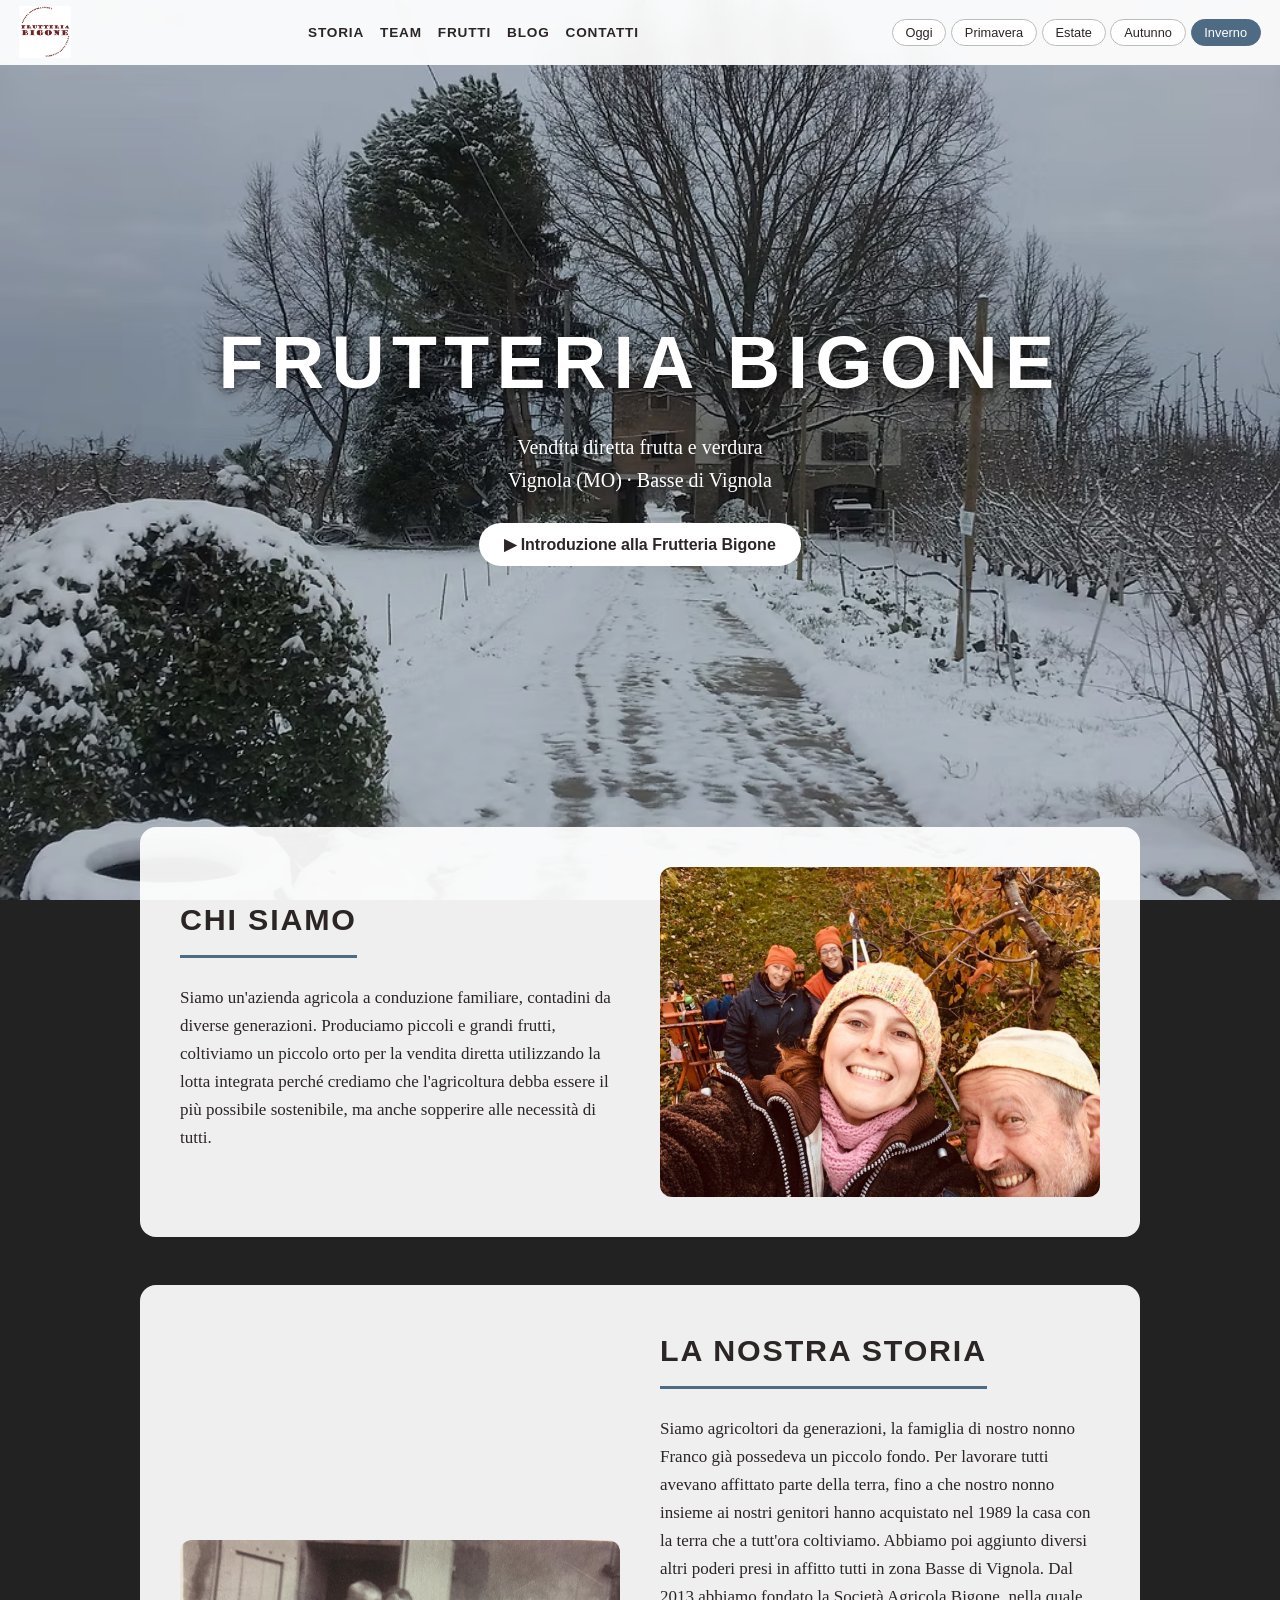
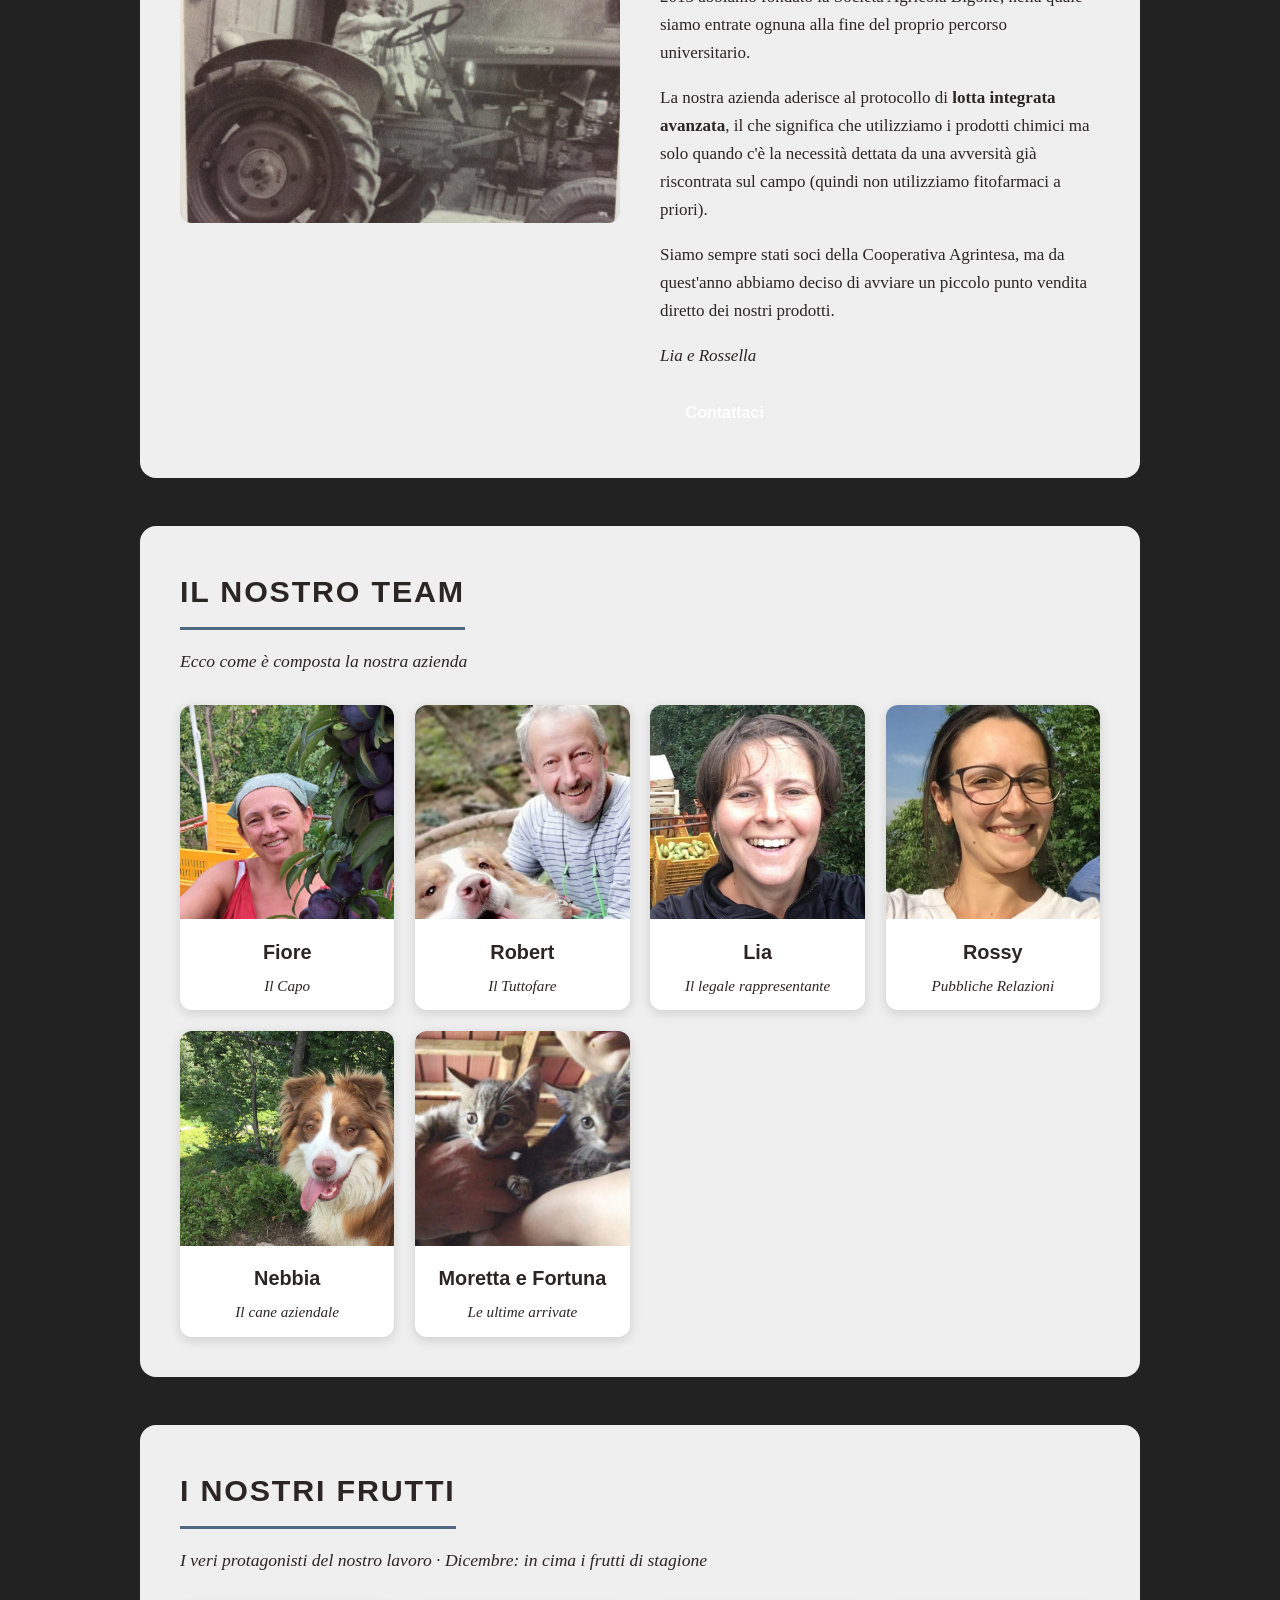
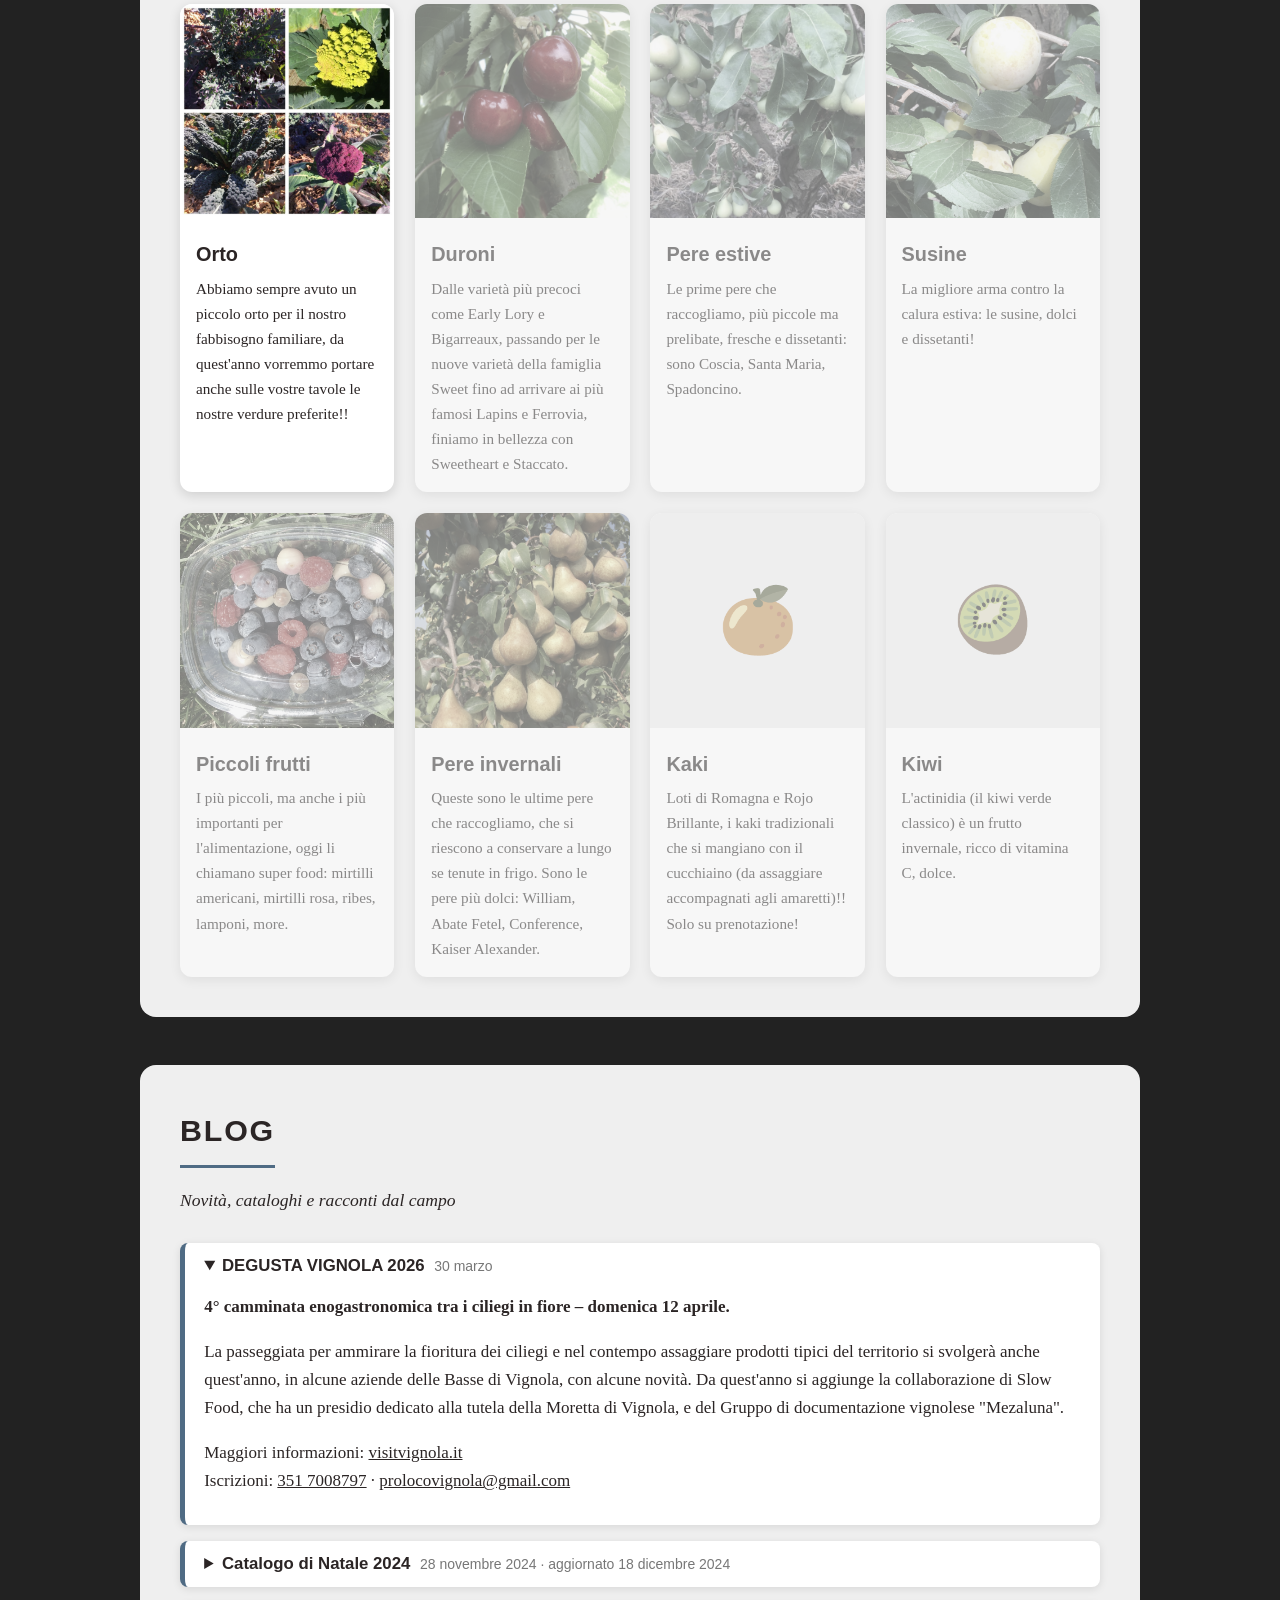
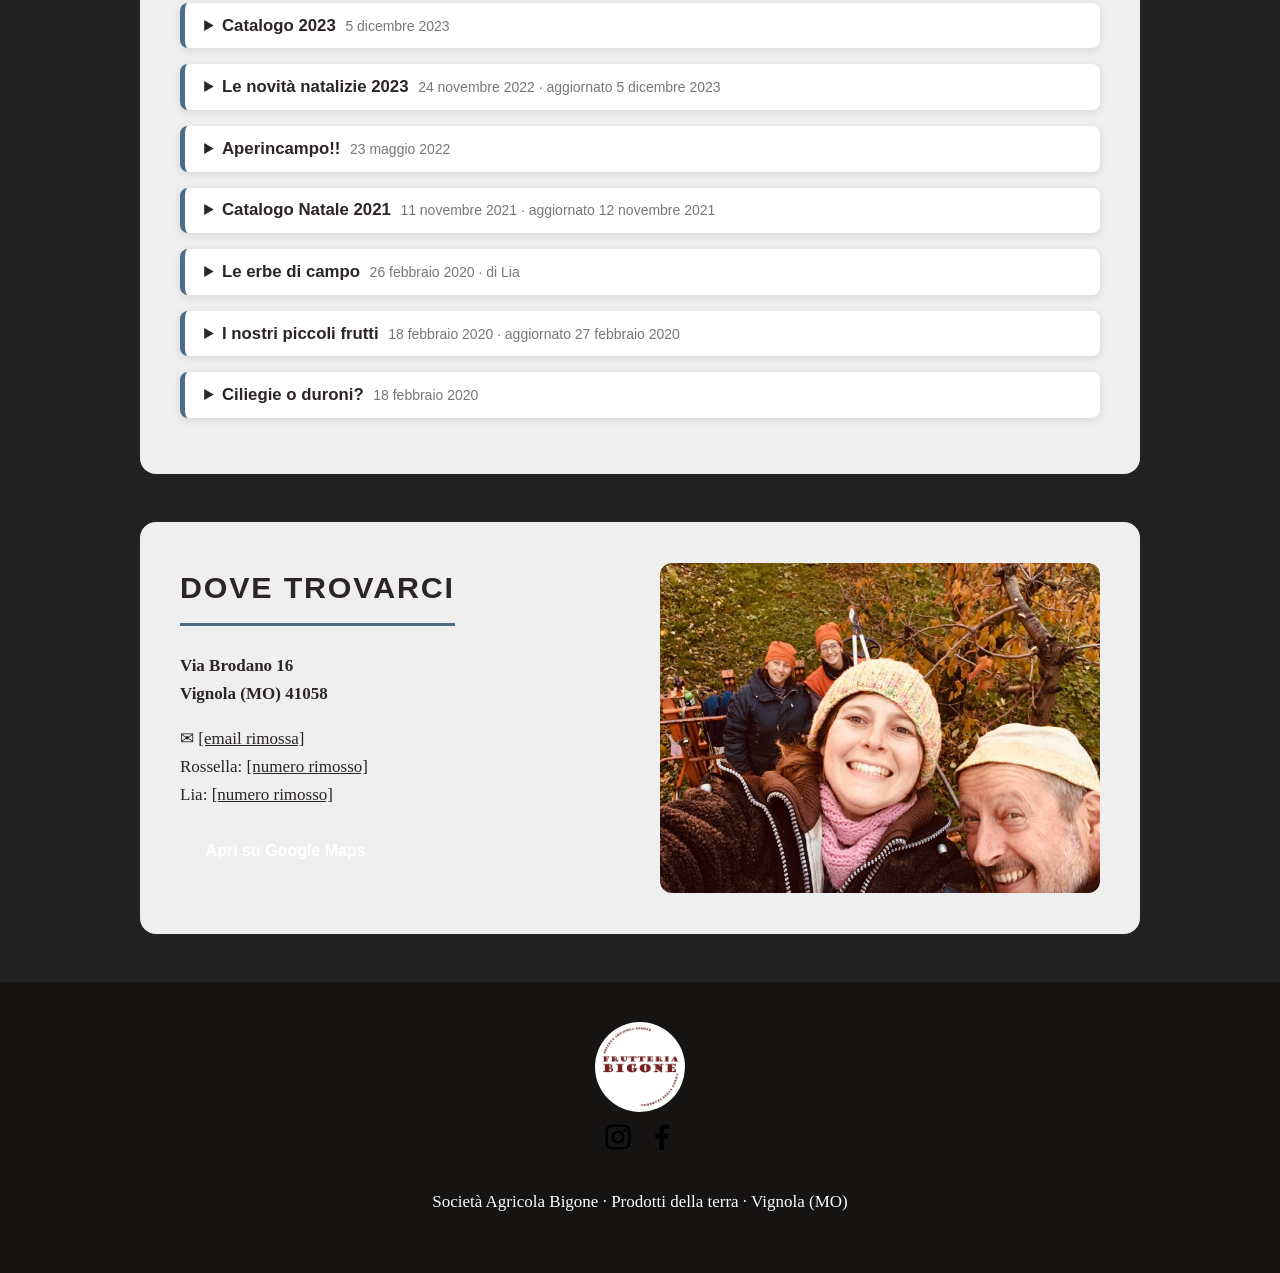
==== site/index.html @ 02fe41e9 "Sito Frutteria Bigone: pagina, stili, immagini, foto stagionali Pagina singola con sfondo stagionale" ====
<!DOCTYPE html>
<html lang="it"><head><meta charset="utf-8"><meta name="viewport" content="width=device-width,initial-scale=1">
<title>Frutteria Bigone – Vendita diretta frutta e verdura, Vignola (MO)</title>
<meta name="description" content="Azienda agricola a conduzione familiare a Vignola: ciliegie, pere, piccoli frutti, kaki, kiwi e orto in vendita diretta.">
<link rel="icon" href="img/logo.png"><link rel="stylesheet" href="style.css"></head><body>
<div class="bg" aria-hidden="true"><i data-s="primavera" style="background-image:url(img/seasons/spring.jpg)"></i><i data-s="estate" style="background-image:url(img/seasons/summer.jpg)"></i><i data-s="autunno" style="background-image:url(img/seasons/fall.jpg)"></i><i data-s="inverno" style="background-image:url(img/seasons/winter.jpg)"></i></div>
<header><a href="#home"><img src="img/logo.png" alt="Frutteria Bigone"></a>
<nav><a href="#storia">Storia</a><a href="#team">Team</a><a href="#frutti">Frutti</a><a href="#blog">Blog</a><a href="#contatti">Contatti</a></nav>
<div class="seasons" role="group" aria-label="Scegli la stagione"><button id="oggi" type="button">Oggi</button><button data-s="primavera">Primavera</button><button data-s="estate">Estate</button><button data-s="autunno">Autunno</button><button data-s="inverno">Inverno</button></div></header>

<div class="hero" id="home"><div><h1>Frutteria Bigone</h1><p>Vendita diretta frutta e verdura<br>Vignola (MO) · Basse di Vignola</p>
<button class="btn" id="play" type="button">▶ Introduzione alla Frutteria Bigone</button></div></div>

<dialog id="vd"><button class="x" type="button" aria-label="Chiudi">×</button><h3>Introduzione alla Frutteria Bigone</h3><video id="vid" controls preload="none" playsinline poster="media/poster.jpg"></video></dialog>

<section><div class="w two"><div><h2>Chi siamo</h2>
<p>Siamo un'azienda agricola a conduzione familiare, contadini da diverse generazioni. Produciamo piccoli e grandi frutti, coltiviamo un piccolo orto per la vendita diretta utilizzando la lotta integrata perché crediamo che l'agricoltura debba essere il più possibile sostenibile, ma anche sopperire alle necessità di tutti.</p></div>
<img src="img/noi.jpg" alt="Noi della Frutteria Bigone durante la raccolta" loading="lazy"></div></section>

<section id="storia"><div class="w two"><img src="img/storia-trattore.jpg" alt="Foto d'epoca su un trattore" loading="lazy"><div><h2>La nostra storia</h2>
<p>Siamo agricoltori da generazioni, la famiglia di nostro nonno Franco già possedeva un piccolo fondo. Per lavorare tutti avevano affittato parte della terra, fino a che nostro nonno insieme ai nostri genitori hanno acquistato nel 1989 la casa con la terra che a tutt'ora coltiviamo. Abbiamo poi aggiunto diversi altri poderi presi in affitto tutti in zona Basse di Vignola. Dal 2013 abbiamo fondato la Società Agricola Bigone, nella quale siamo entrate ognuna alla fine del proprio percorso universitario.</p>
<p>La nostra azienda aderisce al protocollo di <strong>lotta integrata avanzata</strong>, il che significa che utilizziamo i prodotti chimici ma solo quando c'è la necessità dettata da una avversità già riscontrata sul campo (quindi non utilizziamo fitofarmaci a priori).</p>
<p>Siamo sempre stati soci della Cooperativa Agrintesa, ma da quest'anno abbiamo deciso di avviare un piccolo punto vendita diretto dei nostri prodotti.</p>
<p><em>Lia e Rossella</em></p><a class="btn" style="background:var(--b);color:#fff" href="#contatti">Contattaci</a></div></div></section>

<section id="team"><div class="w"><h2>Il nostro team</h2><p class="sub">Ecco come è composta la nostra azienda</p>
<div class="grid team">
<div class="card"><img src="img/fiore.jpg" alt="Fiore" loading="lazy"><div><h3>Fiore</h3><p>Il Capo</p></div></div>
<div class="card"><img src="img/robert.jpg" alt="Robert" loading="lazy"><div><h3>Robert</h3><p>Il Tuttofare</p></div></div>
<div class="card"><img src="img/lia.jpg" alt="Lia" loading="lazy"><div><h3>Lia</h3><p>Il legale rappresentante</p></div></div>
<div class="card"><img src="img/rossy.jpg" alt="Rossy" loading="lazy"><div><h3>Rossy</h3><p>Pubbliche Relazioni</p></div></div>
<div class="card"><img src="img/nebbia.jpg" alt="Nebbia" loading="lazy"><div><h3>Nebbia</h3><p>Il cane aziendale</p></div></div>
<div class="card"><img src="img/gattini.jpg" alt="Moretta e Fortuna" loading="lazy"><div><h3>Moretta e Fortuna</h3><p>Le ultime arrivate</p></div></div>
</div></div></section>

<section id="frutti"><div class="w"><h2>I nostri frutti</h2><p class="sub">I veri protagonisti del nostro lavoro · <span id="sn"></span>: in cima i frutti di stagione</p>
<div class="grid">
<div class="card" data-f="Ciliegie"><img src="img/duroni.jpg" alt="Duroni" loading="lazy"><div><h3>Duroni</h3><p>Dalle varietà più precoci come Early Lory e Bigarreaux, passando per le nuove varietà della famiglia Sweet fino ad arrivare ai più famosi Lapins e Ferrovia, finiamo in bellezza con Sweetheart e Staccato.</p></div></div>
<div class="card" data-f="Pere"><img src="img/pere-estive.jpg" alt="Pere estive" loading="lazy"><div><h3>Pere estive</h3><p>Le prime pere che raccogliamo, più piccole ma prelibate, fresche e dissetanti: sono Coscia, Santa Maria, Spadoncino.</p></div></div>
<div class="card" data-f="Prugne"><img src="img/susine.jpg" alt="Susine" loading="lazy"><div><h3>Susine</h3><p>La migliore arma contro la calura estiva: le susine, dolci e dissetanti!</p></div></div>
<div class="card" data-f="Piccoli frutti"><img src="img/piccoli-frutti.jpg" alt="Piccoli frutti" loading="lazy"><div><h3>Piccoli frutti</h3><p>I più piccoli, ma anche i più importanti per l'alimentazione, oggi li chiamano super food: mirtilli americani, mirtilli rosa, ribes, lamponi, more.</p></div></div>
<div class="card" data-f="Pere"><img src="img/pere-invernali.jpg" alt="Pere invernali" loading="lazy"><div><h3>Pere invernali</h3><p>Queste sono le ultime pere che raccogliamo, che si riescono a conservare a lungo se tenute in frigo. Sono le pere più dolci: William, Abate Fetel, Conference, Kaiser Alexander.</p></div></div>
<div class="card" data-f="Kaki"><div class="ph">🍊</div><div><h3>Kaki</h3><p>Loti di Romagna e Rojo Brillante, i kaki tradizionali che si mangiano con il cucchiaino (da assaggiare accompagnati agli amaretti)!! Solo su prenotazione!</p></div></div>
<div class="card" data-f="Kiwi"><div class="ph">🥝</div><div><h3>Kiwi</h3><p>L'actinidia (il kiwi verde classico) è un frutto invernale, ricco di vitamina C, dolce.</p></div></div>
<div class="card" data-f="Orto"><img src="img/orto.jpg" alt="Ortaggi dell'orto" loading="lazy"><div><h3>Orto</h3><p>Abbiamo sempre avuto un piccolo orto per il nostro fabbisogno familiare, da quest'anno vorremmo portare anche sulle vostre tavole le nostre verdure preferite!!</p></div></div>
</div></div></section>

<section id="blog"><div class="w"><h2>Blog</h2><p class="sub">Novità, cataloghi e racconti dal campo</p>
<div id="posts">

<details open><summary>DEGUSTA VIGNOLA 2026<small>30 marzo</small></summary>
<p><strong>4° camminata enogastronomica tra i ciliegi in fiore – domenica 12 aprile.</strong></p>
<p>La passeggiata per ammirare la fioritura dei ciliegi e nel contempo assaggiare prodotti tipici del territorio si svolgerà anche quest'anno, in alcune aziende delle Basse di Vignola, con alcune novità. Da quest'anno si aggiunge la collaborazione di Slow Food, che ha un presidio dedicato alla tutela della Moretta di Vignola, e del Gruppo di documentazione vignolese "Mezaluna".</p>
<p>Maggiori informazioni: <a href="https://www.visitvignola.it/eventi/de-gusta-vignola-4-edizione/">visitvignola.it</a><br>Iscrizioni: <a href="tel:+393517008797">351 7008797</a> · <a href="mailto:prolocovignola@gmail.com">prolocovignola@gmail.com</a></p></details>

<details><summary>Catalogo di Natale 2024<small>28 novembre 2024 · aggiornato 18 dicembre 2024</small></summary>
<p>Ecco a voi il nuovo catalogo aggiornato con i prodotti disponibili quest'anno! Seguiteci sui social per avere un'idea visiva di come sono!</p>
<table>
<tr><td>Bustine di semi</td><td>€ 2,00</td></tr><tr><td>Sacchettini lavanda</td><td>€ 2,00</td></tr><tr><td>Mele Inored</td><td>€ 2,00/kg</td></tr>
<tr><td>Bustine aromi (rosmarino, erba Luigia, salvia, melissa, origano, peperoncini)</td><td>€ 2,00</td></tr>
<tr><td>Mele Inored essiccate</td><td>€ 5,00</td></tr><tr><td>Composte 212 ml (burro di mele e ciliegia dolce)</td><td>€ 5,00</td></tr>
<tr><td>Succo di mela 720 ml</td><td>€ 5,00</td></tr><tr><td>Kit mela brulè (1 succo, 1 busta di aromi e istruzioni)</td><td>€ 7,00</td></tr>
<tr><td>Sacchettino aromi per mela brulè</td><td>€ 2,00</td></tr><tr><td>Tisana semplice</td><td>€ 6,00</td></tr>
<tr><td>Infuso alla frutta (rosa canina, mela, mandarino, karkadè*)</td><td>€ 6,00</td></tr>
<tr><td>Tisana floreale (tiglio, foglie di mora, erba Luigia, mela)</td><td>€ 6,00</td></tr>
<tr><td>Sale alla mela</td><td>€ 4,00</td></tr><tr><td>Aglione (rosmarino, aglio, sale*)</td><td>€ 4,00</td></tr>
<tr><td>Sacchettino legnetti da decorare</td><td>€ 3,00</td></tr><tr><td>Decorazione natalizia</td><td>€ 3,00</td></tr>
<tr><td>Il miele di Fabio e Mattia* (km 0, via Doccia, Vignola)</td><td>€ 8,00</td></tr></table>
<p class="note">*prodotti non di nostra produzione</p>
<p><strong>Confezionamento:</strong> scatolina regalo + € 1,00 · cesta piccola + € 2,00 · cesta grande + € 4,00. Tutti i prodotti si possono combinare per realizzare confezioni regalo su misura! Per qualsiasi domanda o curiosità, siamo a disposizione.</p></details>

<details><summary>Catalogo 2023<small>5 dicembre 2023</small></summary>
<table>
<tr><td>Bustine di semi (calendula, girasole, tagete nano)</td><td>€ 1,00</td></tr><tr><td>Lavanda sacchettino</td><td>€ 2,00</td></tr>
<tr><td>Bustine aromi (rosmarino, erba Luigia, salvia, melissa, origano, peperoncini)</td><td>€ 2,00</td></tr>
<tr><td>Buste essiccati (mele, mele alla cannella, tarassaco, alloro)</td><td>€ 3,00</td></tr><tr><td>Spugna di luffa</td><td>€ 2,00</td></tr>
<tr><td>Sapone scrub luffa (glicerina alla lavanda con luffa all'interno)</td><td>€ 5,00</td></tr>
<tr><td>Composte 212 ml (burro di mele e ciliegia dolce)</td><td>€ 5,00</td></tr><tr><td>Nettare di mela 720 ml</td><td>€ 5,00</td></tr>
<tr><td>Kit mela brulè (1 succo, 1 busta di aromi e istruzioni)</td><td>€ 7,00</td></tr><tr><td>Zucca spaghetti e violine</td><td>€ 4,00</td></tr>
<tr><td>Mele Inored e Fuji</td><td>€ 1,00/kg</td></tr><tr><td>Infuso alla frutta "Mangia e bevi"</td><td>€ 8,00</td></tr>
<tr><td>Tisane (floreale, "Di gamb ed sresa")</td><td>€ 6,00</td></tr><tr><td>Sali aromatizzati</td><td>€ 3,50</td></tr>
<tr><td>Scatolina con tre sali</td><td>€ 10,00</td></tr><tr><td>Il miele di Fabio e Mattia (km 0, via Doccia, Vignola)</td><td>€ 8,00</td></tr></table>
<p><strong>Confezionamento:</strong> scatolina regalo + € 1,00 · bauletto chiuso + € 2,00 · cesta grande + € 6,00. Tutti i prodotti si possono combinare per realizzare confezioni regalo su misura!</p></details>

<details><summary>Le novità natalizie 2023<small>24 novembre 2022 · aggiornato 5 dicembre 2023</small></summary>
<p>Il Natale è già alle porte, e qui in Frutteria abbiamo aggiunto un po' di novità rispetto ai prodotti dello scorso anno.</p>
<ul><li><strong>Composta di ciliegie</strong> dolce</li>
<li><strong>Nettare di mele:</strong> succo di mela con polpa, in vaso da 750 ml, prodotto con le nostre mele Inored</li>
<li><strong>Burro di mele:</strong> composta dolce e vellutata di mele Golden, in vasetto da 212 ml</li>
<li><strong>Kit Melabrulè:</strong> una bottiglia di succo di mela e un sacchettino di aromi; basta aggiungere 500 ml di acqua e far bollire qualche minuto per ottenere una bevanda calda e speziata, che ricorda il vin brulè!</li>
<li><strong>Sali aromatizzati:</strong> cacao e peperoncino · ortica e piantaggine · gomasio al finocchio · mela · pomodoro · elicriso</li>
<li><strong>Tisane:</strong> infuso alla frutta "Mangia&amp;Bevi" (mela, susina, ciliegie, rosa canina) · tisana "Floreale" (fiori di sambuco, elicriso, mela essiccata) · tisana "Di Gamb dal Sresi" (peduncoli di ciliegia, mela, cannella)</li></ul>
<p>Rimangono come lo scorso anno i prodotti essiccati, le luffe, il miele, mele e zucche, le bustine di semi di fiori, la lavanda. Vi presenteremo i nuovi prodotti in modo più approfondito sui social, restate aggiornati!</p></details>

<details><summary>Aperincampo!!<small>23 maggio 2022</small></summary>
<p>Abbiamo iniziato la nuova stagione di raccolta della frutta, il nostro punto vendita self-service è di nuovo aperto e ci siamo già lanciati a capofitto nelle nostre piante di ciliegie... ma quest'anno abbiamo pensato per voi a una novità! Per farvi gustare ciliegie freschissime e alcuni dei nostri prodotti lavorati, vi accogliamo tra le piante di ciliegio nel fresco della sera (speriamo) per un aperitivo insieme!</p>
<p>Speriamo di cuore vi possa piacere la nostra iniziativa!</p></details>

<details><summary>Catalogo Natale 2021<small>11 novembre 2021 · aggiornato 12 novembre 2021</small></summary>
<p>Scegliete voi come comporre le vostre ceste!</p>
<table>
<tr><td>Bustina di semi di fiori</td><td>€ 1,00</td></tr><tr><td>Peperoncini essiccati, 12 g</td><td>€ 2,00</td></tr><tr><td>Sacchettino lavanda essiccata per cassetti</td><td>€ 2,00</td></tr>
<tr><td>Spugna ecologica di luffa</td><td>€ 3,00</td></tr><tr><td>Zucca spaghetti piccola (con ricetta, per circa 2 persone)</td><td>€ 3,00</td></tr>
<tr><td>Zucca spaghetti grande (con ricetta, per circa 4 persone)</td><td>€ 4,00</td></tr><tr><td>Succo di ciliegia 200 ml</td><td>€ 3,00</td></tr>
<tr><td>Composta 314 ml (pere William, susine Black Splendor, ciliegie "la Brusca")</td><td>€ 5,00</td></tr><tr><td>Tris di composte</td><td>€ 15,00</td></tr>
<tr><td>Zucca a fiasco – capanna per il presepe</td><td>€ 15,00</td></tr><tr><td>Lampada zucca a fiasco (prenotazione 5 giorni prima)</td><td>€ 30,00</td></tr>
<tr><td>Il miele di Fabio e Mattia, km 0, 350 g (via Doccia, Vignola)</td><td>€ 7,00</td></tr>
<tr><td>Birra agricola NonSoloSpina km 0, 500 ml (Etherea-ALE, Impavida-IPA)</td><td>€ 7,00</td></tr></table>
<p><strong>Confezionamento:</strong> prodotto singolo con segnalibro all'uncinetto € 2,00 · cesta piccola € 5,00 (cestino in legno, candela alla ciliegia, segnalibro, pigne, biglietto d'auguri fatto a mano e allestimento) · cesta grande € 6,00 (cesto in legno, candela alla ciliegia, segnalibro, decorazioni natalizie all'uncinetto, pigne, biglietto d'auguri fatto a mano e allestimento).</p>
<p><strong>Esempi:</strong> composta con segnalibro € 7 · cesta piccola con 1 succo, 1 composta, peperoncino, spugna, zucca piccola € 21 · cesta grande con 1 succo, 2 composte, 1 birra, bustina di semi, 1 miele, lavanda, zucca grande € 40.</p>
<p>Per qualunque dubbio contattateci e saremo felici di potervi aiutare.</p></details>

<details><summary>Le erbe di campo<small>26 febbraio 2020 · di Lia</small></summary>
<div class="imgs"><img src="img/erbe1.jpg" alt="Erbe di campo"><img src="img/erbe2.jpg" alt="Erbe di campo"></div>
<p>Vi è mai capitato di notare signore di una certa età ai bordi delle strade di campagna con delle sporte in mano, chinate a raccogliere erbe? A me hanno sempre incuriosito moltissimo, e guardandole pensavo a tutta la campagna che ho a disposizione piena di piante ed erbe spontanee che per noi sono infestanti e che invece potrebbero essere cibo!</p>
<p>Questa curiosità mi ha portato a leggere libri per imparare a usare quello che la natura ci offre in modo gratuito, ma ho riscontrato delle difficoltà: oltre alle più conosciute come il tarassaco e le ortiche, come potevo riconoscere con certezza le erbe da un libro? Poi in un corso sulle piante aromatiche ho conosciuto una docente davvero speciale: Beatrice Calia, l'Erbana, una vera esperta di piante selvatiche. Passeggiando con lei abbiamo potuto imparare a riconoscere diverse piante interessanti e soprattutto ottime ricette per gustarle al meglio.</p>
<p>La prima che ho ritrovato, che in estate è molto presente in tutto il nostro cortile, è la <strong>portulaca</strong>: una succulenta dalle foglie tenerissime, ama il caldo e sopravvive nelle zone di passaggio, è ottima cruda in insalata con pomodori, cetrioli e magari condita con lo yogurt! In mezzo ai filari vedo spesso la <strong>malva</strong>, dai riconoscibili fiori violacei; il <strong>tarassaco</strong> (o dente di leone, da noi "piscialetto"), le cui foglie giovani sono davvero ottime saltate in padella, con aglio e olio. Sul finire dell'estate in mezzo alle grandi piante di pere abate abbiamo tantissima <strong>piantaggine</strong>, ottima cotta da mangiare accompagnata alle lenticchie!</p>
<p>Tanti sono anche i fiori che si possono mangiare: dalle violette alle primule, passando per calendula, topinambur e acacia... per non parlare del fiore più amato dai bambini: la camomilla!! Ho ancora tante ricette da sperimentare e tante nuove selvatiche da scoprire e da riportare in campo (per quest'anno mi accontento di seminare camomilla e borragine).</p>
<p><strong>Poche e semplici regole</strong> se pensate di cogliere piante dei campi:</p>
<ul><li>raccogliere solo le erbe che si consumano, conoscendo il luogo in cui si raccolgono: attenzione a luoghi inquinati, ai possibili fitofarmaci in caso di campi coltivati, ai bordi delle strade e di fossi che potrebbero essere stati diserbati;</li>
<li>essere assolutamente certi di riconoscere quello che si raccoglie, inizialmente meglio per diretta indicazione di una persona più esperta (internet e i libri non bastano!!).</li></ul></details>

<details><summary>I nostri piccoli frutti<small>18 febbraio 2020 · aggiornato 27 febbraio 2020</small></summary>
<div class="imgs"><img src="img/pf1.jpg" alt="Piccoli frutti"><img src="img/pf2.jpg" alt="Piccoli frutti"></div>
<p>La nostra passione per i piccoli frutti è nata con i mirtilli giganti americani: nel 2015 ci è capitata l'occasione di andare in Valtellina a vedere un mirtilleto. Robert è andato e ci ha portato a casa 15 piante di mirtilli già grandi. Sono stati un esperimento: non conoscevamo nessuno che li avesse nelle nostre zone e non sapevamo che problemi avremmo incontrato.</p>
<p><strong>Come coltivare i piccoli frutti.</strong> Il primo ostacolo era l'acidità del terreno: alla pianta di mirtillo serve un terreno acido e sciolto mentre il nostro è basico e argilloso, quindi abbiamo tenuto i mirtilli in grandi vasi dotati di un impianto d'irrigazione. Tenere le piante in vaso comporta diverse problematiche, ma le abbiamo gestite bene ed ora abbiamo esteso la nostra produzione con grande successo.</p>
<p>Visto il nostro interesse nascente ci siamo cimentati nella produzione di lamponi, grazie a uno zio che ne aveva in eccesso, perché è una pianta infestante quindi dopo poco tende a fare un grosso cespuglio scomodo da raccogliere. Rossella ha fatto un corso sui piccoli frutti, così abbiamo capito come fare l'impianto e speriamo di vederne presto i frutti. Da allora abbiamo iniziato a cercare altri piccoli frutti altrettanto interessanti:</p>
<ul><li>i mirtilli siberiani, i primi frutti che raccogliamo, bruschissimi ma ottimi per le salse;</li><li>il ribes, bianco, nero e rosso;</li>
<li>il jostaberry, incrocio tra ribes nero e uva spina, con un gusto particolare che ricorda il basilico;</li><li>i lamponi rossi e gialli, gusto imbattibile;</li>
<li>i mirtilli rosa, una rivelazione per l'incredibile dolcezza che fa pensare alla pesca;</li><li>l'uva giapponese, simile a un lampone un po' più acidulo;</li>
<li>il famosissimo goji (ci asteniamo dai commenti, non lo capiamo);</li><li>i mini kiwi, o meglio actinidia arguta.</li></ul>
<p>Quest'anno ne abbiamo comprati dei nuovi, ma solo il tempo dirà se sono buoni e se si riescono a coltivare qui da noi: il mojo berry (frutto dell'anno 2017, molto simile al gelso), il sambuco (per fare il famosissimo Hugo), il lampone Black Jewel di colore nero che dovrebbe essere il più dolce e infine l'antica uva spina.</p>
<p>Questi piccoli frutti hanno grandi proprietà: chi è ricco di vitamina C (come il ribes nero, usato anche in erboristeria), chi di antiossidanti (come i mirtilli), antinfiammatori, sono ottimi per le diete ipocaloriche e come snack spezzafame. Sono fantastici nelle macedonie, nei dolci e anche per fare le marmellate. Non vediamo l'ora di condividerli con voi.</p></details>

<details><summary>Ciliegie o duroni?<small>18 febbraio 2020</small></summary>
<div class="imgs"><img src="img/cil1.jpg" alt="Ciliegie"><img src="img/cil2.jpg" alt="Ciliegie"><img src="img/cil3.jpg" alt="Ciliegie"><img src="img/cil4.jpg" alt="Ciliegie"><img src="img/cil5.jpg" alt="Ciliegie"></div>
<p>Ogni volta che porto delle ciliegie a qualcuno questo mi chiede: "Ma sono ciliegie o duroni?"... Domanda difficile! Diciamo che è come se qualcuno chiedesse se Nebbia è un pastore o un cane, uno non esclude l'altro.</p>
<h3>Moretta di Vignola</h3>
<p>Un vignolese quando si parla di ciliegie subito pensa alla perfetta ed inimitabile Moretta di Vignola, per noi motivo di grande orgoglio. Subito pensiamo a quelle vecchie foto di piante di dieci metri, con lunghe scale e banconi colmi di ciliegie "da far su" (cernire).</p>
<h3>Molteplici varietà di ciliegie</h3>
<p>Nella nostra zona fino a 50 anni fa si producevano Morette, che hanno lo svantaggio di essere tenere quindi molto delicate e inadatte al trasporto, ma estremamente dolci e quindi molto usate nell'industria. Le altre varietà coltivate erano duroni come il nero primo, anellone, nero secondo, con la caratteristica di essere più sodi: furono loro, con l'apertura delle dogane, a essere esportati e a rendere Vignola famosa per le sue ciliegie. Altra varietà antica è il durone della Marca (o marchigiano): quelle dolci ciliegie bianche o con la facciata rosa poco conosciute in Italia ma amate dagli americani, ottime fresche e famose per la conservazione sotto spirito.</p>
<p>Da qua in avanti sono nate tantissime nuove varietà, dalle primizie che partono a metà maggio alle più tardive che arrivano a fine giugno; ultime arrivate ma già IGP sono la famiglia Sweet inventate dall'Università di Bologna.</p>
<h3>Quindi sono ciliegie o duroni?</h3>
<p>Le ciliegie sono tutti quei frutti rossi, neri o bianchi con il picciolo e un unico nocciolo al centro; possono essere divise in duroni o tenerine a seconda di quanto sono sode, infine declinate nelle infinite varietà. Menzione a parte per la famiglia delle ciliegie acide, che sono proprio una specie diversa, come amarene, visciole e marasche. Esempi: la Moretta di Vignola è una ciliegia tenerina; il Marchigiano e la Celeste sono ciliegie duroni.</p>
<p>Mentre sto scrivendo questo breve articolo è metà febbraio e mi è venuta una voglia incredibile del "temp ed goier", cioè il tempo della raccolta delle ciliegie, quindi di frutta fresca raccolta e mangiata.</p></details>
</div>
</div></section>

<section id="contatti"><div class="w two"><div><h2>Dove trovarci</h2>
<p><strong>Via Brodano 16<br>Vignola (MO) 41058</strong></p>
<p>✉ <a href="mailto:[email rimossa]">[email rimossa]</a><br>
Rossella: <a href="tel:[numero rimosso]">[numero rimosso]</a><br>
Lia: <a href="tel:[numero rimosso]">[numero rimosso]</a></p>
<p><a class="btn" style="background:var(--b);color:#fff" href="https://www.google.com/maps/search/?api=1&query=Via+Brodano+16+Vignola">Apri su Google Maps</a></p></div>
<img src="img/noi.jpg" alt="Noi della Frutteria Bigone" loading="lazy"></div></section>

<footer><img src="img/logo.png" alt="" style="height:90px;margin:auto;background:#fff;border-radius:50%;padding:4px">
<div class="soc"><a href="https://www.instagram.com/_frutteria_bigone/"><img src="img/ig.png" alt="Instagram"></a><a href="https://www.facebook.com/frutteriabigone/"><img src="img/fb.png" alt="Facebook"></a></div>
<p>Società Agricola Bigone · Prodotti della terra · Vignola (MO)</p></footer>
<script>
const SHEET='1xgYUz4A8sXPU6lhXWtXICbGKg9SKU5H1Q1ApiGF2TDw';
const csvUrl=t=>`https://docs.google.com/spreadsheets/d/${SHEET}/gviz/tq?tqx=out:csv&sheet=${encodeURIComponent(t)}`;
// Copia di riserva se il foglio non è raggiungibile
let FRUTTA=[['Ciliegie',5,7],['Prugne',6,8],['Pere',7,9],['Kaki',9,10],['Kiwi',10,10],['Orto',1,12],['Piccoli frutti',5,7]];
const MESI={primavera:[3,4,5],estate:[6,7,8],autunno:[9,10,11],inverno:[12,1,2]};
const $=q=>document.querySelector(q),B=document.body,cap=s=>s[0].toUpperCase()+s.slice(1);
const mese=()=>new Date().getMonth()+1,cur=()=>Object.keys(MESI).find(s=>MESI[s].includes(mese()));
const NOMI=['gennaio','febbraio','marzo','aprile','maggio','giugno','luglio','agosto','settembre','ottobre','novembre','dicembre'];
const inRange=(m,a,f)=>a<=f?m>=a&&m<=f:m>=a||m<=f; // fine < inizio = stagione a cavallo d'anno
function csv(t){const r=[];let row=[],c='',q=false;for(let i=0;i<t.length;i++){const x=t[i];
 if(q){if(x=='"'){if(t[i+1]=='"'){c+='"';i++}else q=false}else c+=x}
 else if(x=='"')q=true;else if(x==','){row.push(c);c=''}else if(x=='\n'||x=='\r'){if(x=='\r'&&t[i+1]=='\n')i++;row.push(c);r.push(row);row=[];c=''}else c+=x}
 if(c||row.length){row.push(c);r.push(row)}return r}
let months=[mese()],label=NOMI[mese()-1];
function show(){const n=name=>{const f=FRUTTA.find(x=>x[0].toLowerCase()==name.toLowerCase());return f&&months.some(m=>inRange(m,f[1],f[2]))};
 document.querySelectorAll('[data-f]').forEach(c=>{const y=n(c.dataset.f);c.classList.toggle('off',!y);c.style.order=y?0:1});
 $('#sn').textContent=cap(label)}
function season(s,click){B.dataset.s=s;
 document.querySelectorAll('.bg i').forEach(e=>e.classList.toggle('on',e.dataset.s==s));
 document.querySelectorAll('.seasons button').forEach(e=>e.classList.toggle('on',e.dataset.s==s));
 if(click){months=MESI[s];label=s}else{months=[mese()];label=NOMI[mese()-1]}show()}
document.querySelectorAll('.seasons button').forEach(b=>b.onclick=()=>season(b.dataset.s,true));
$('#oggi').onclick=()=>season(cur());
season(cur());
fetch(csvUrl('Frutta')).then(r=>r.ok?r.text():Promise.reject()).then(t=>{
 const rows=csv(t).slice(1).map(r=>[r[0].trim(),+r[1],+r[2]]).filter(r=>r[0]&&r[1]>=1&&r[1]<=12&&r[2]>=1&&r[2]<=12);
 if(rows.length){FRUTTA=rows;show()}}).catch(()=>{});
// Blog: foglio "Blog" con colonne Titolo | Data | Testo | Link | Titolo link. Se manca, restano gli articoli statici.
fetch(csvUrl('Blog')).then(r=>r.ok?r.text():Promise.reject()).then(t=>{
 const rows=csv(t);if(!rows.length||rows[0][0].trim().toLowerCase()!='titolo')return;
 const box=$('#posts'),posts=rows.slice(1).filter(r=>r[0]&&r[0].trim()).reverse(),N=5; // ultima riga del foglio = primo articolo
 if(!posts.length)return;
 const els=posts.map((r,i)=>{const d=document.createElement('details'),s=document.createElement('summary'),sm=document.createElement('small');
  s.append(r[0].trim());sm.textContent=(r[1]||'').trim();s.append(sm);d.append(s);d.open=i==0;d.hidden=i>=N;
  (r[2]||'').split(/\n+/).filter(p=>p.trim()).forEach(p=>{const e=document.createElement('p');e.textContent=p.trim();d.append(e)});
  const u=(r[3]||'').trim();if(/^(https?:\/\/|mailto:|tel:)/i.test(u)){const p=document.createElement('p'),a=document.createElement('a');a.href=u;a.textContent=(r[4]||'').trim()||u;if(u[0]=='h'||u[0]=='H'){a.target='_blank';a.rel='noopener'}p.append(a);d.append(p)}return d});
 box.replaceChildren(...els);
 if(els.length>N){const b=document.createElement('button');b.type='button';b.className='btn more';b.textContent=`Mostra tutti gli articoli (${els.length})`;
  b.onclick=()=>{els.forEach(e=>e.hidden=false);b.remove()};box.append(b)}
}).catch(()=>{});
const d=$('#vd'),v=$('#vid');
$('#play').onclick=()=>{if(!v.src)v.src='media/presentazione.mp4';d.showModal()};
const stop=()=>{v.pause();d.close()};$('#vd .x').onclick=stop;d.onclick=e=>{if(e.target==d)stop()};d.onclose=()=>v.pause();
</script></body></html>
---- site/style.css ----
:root{--ink:#2b2525;--acc:#7a8f5a;--panel:rgba(255,255,255,.93)}
body[data-s=primavera]{--acc:#5e8f4a}body[data-s=estate]{--acc:#b8861b}
body[data-s=autunno]{--acc:#b4581f}body[data-s=inverno]{--acc:#4f6b84}
*{box-sizing:border-box}html{scroll-behavior:smooth}
body{margin:0;font:17px/1.65 Georgia,'Times New Roman',serif;color:var(--ink);background:#222}
h1,h2,h3,nav,button,.btn{font-family:'Helvetica Neue',Arial,sans-serif}
.bg{position:fixed;inset:0;z-index:-1;background:#222}
.bg i{position:absolute;inset:0;background-size:cover;background-position:center;opacity:0;transition:opacity 1.2s}.bg i.on{opacity:1}
.bg::after{content:"";position:absolute;inset:0;background:rgba(0,0,0,.22)}
h2{font-size:1.9rem;margin:0 0 .3em;letter-spacing:.06em;text-transform:uppercase;padding-bottom:.35em;border-bottom:3px solid var(--acc);display:inline-block}
h3{margin:.2em 0}a{color:var(--ink)}img{max-width:100%;display:block}
header{position:sticky;top:0;z-index:9;background:var(--panel);backdrop-filter:blur(6px);display:flex;align-items:center;gap:1rem;flex-wrap:wrap;justify-content:space-between;padding:.4rem 1.2rem}
header>a img{height:52px}
nav a{margin-right:1rem;text-decoration:none;font-weight:600;font-size:.85rem;text-transform:uppercase;letter-spacing:.06em}
nav a:hover{color:var(--acc)}
.seasons{display:flex;gap:.3rem}.seasons button{border:1px solid #bbb;background:#fff;border-radius:2rem;padding:.3rem .8rem;font-size:.8rem;cursor:pointer;color:var(--ink)}
.seasons button.on{background:var(--acc);border-color:var(--acc);color:#fff}
.hero{min-height:82vh;display:grid;place-items:center;text-align:center;color:#fff;padding:2rem;text-shadow:0 2px 14px rgba(0,0,0,.6)}
.hero h1{font-size:clamp(2.4rem,7vw,4.6rem);margin:0;letter-spacing:.1em;text-transform:uppercase}
.hero p{font-size:1.25rem;margin:.5rem 0 1.6rem}
.btn{display:inline-block;background:#fff;color:var(--ink);border:0;padding:.75rem 1.6rem;border-radius:2rem;text-decoration:none;font-weight:700;font-size:1rem;cursor:pointer;text-shadow:none}
.btn:hover{background:var(--acc);color:#fff}
section{padding:1.5rem}
.w{max-width:1000px;margin:auto;background:var(--panel);border-radius:16px;padding:2.5rem}
.sub{font-size:1.1rem;margin:.5rem 0 1.8rem;font-style:italic}
.two{display:grid;grid-template-columns:1fr 1fr;gap:2.5rem;align-items:center}
.two img{border-radius:12px}
.grid{display:grid;grid-template-columns:repeat(auto-fill,minmax(210px,1fr));gap:1.3rem}
.card{background:#fff;border-radius:12px;overflow:hidden;box-shadow:0 3px 12px rgba(0,0,0,.14);position:relative;transition:opacity .4s,filter .4s}
.card img,.ph{aspect-ratio:1;object-fit:cover;width:100%}.ph{display:grid;place-items:center;font-size:4rem;background:#eee}
.card div{padding:1rem}.card p{margin:.3rem 0 0;font-size:.95rem}
.card.off{opacity:.5;filter:grayscale(.6)}
.card[data-in]:not(.off)::after{content:"Di stagione";position:absolute;top:.6rem;left:.6rem;background:var(--acc);color:#fff;font:700 .7rem 'Helvetica Neue',Arial,sans-serif;text-transform:uppercase;letter-spacing:.06em;padding:.25rem .6rem;border-radius:1rem}
.team .card{text-align:center}.team .card div{padding:.8rem}.team p{font-style:italic;margin:0}
details{background:#fff;border-left:5px solid var(--acc);border-radius:8px;margin:1rem 0;padding:.8rem 1.2rem;box-shadow:0 2px 8px rgba(0,0,0,.1)}
summary{cursor:pointer;font:700 1.05rem 'Helvetica Neue',Arial,sans-serif}
summary small{color:#777;font-weight:400;margin-left:.6rem}
details .imgs{display:flex;gap:.6rem;flex-wrap:wrap;margin:.8rem 0}details .imgs img{height:160px;border-radius:8px;width:auto}
table{border-collapse:collapse;width:100%}td{padding:.35rem 0;border-bottom:1px dotted #bbb}td:last-child{text-align:right;white-space:nowrap;font-weight:700}
.note{font-size:.85rem;opacity:.8}
footer{background:rgba(20,16,16,.82);color:#fff;padding:2.5rem 1.5rem;text-align:center;margin-top:1.5rem}footer a{color:#fff}
footer>img{height:84px;margin:auto;background:#fff;border-radius:50%;padding:4px}
footer .soc img{display:inline;height:34px;margin:.5rem .3rem}
dialog{border:0;border-radius:14px;padding:1rem;width:min(960px,94vw);background:#111;color:#fff}dialog::backdrop{background:rgba(0,0,0,.7)}
dialog h3{margin:0 2rem .6rem 0}dialog video{width:100%;max-height:75vh;background:#000;border-radius:8px}
dialog .x{position:absolute;top:.4rem;right:.7rem;background:none;border:0;color:#fff;font-size:2rem;cursor:pointer}
@media(max-width:700px){.two{grid-template-columns:1fr}.w{padding:1.4rem}nav{display:none}header>a img{height:42px}}
details[hidden]{display:none}
.btn.more{display:block;margin:1.2rem auto 0;background:var(--acc);color:#fff}
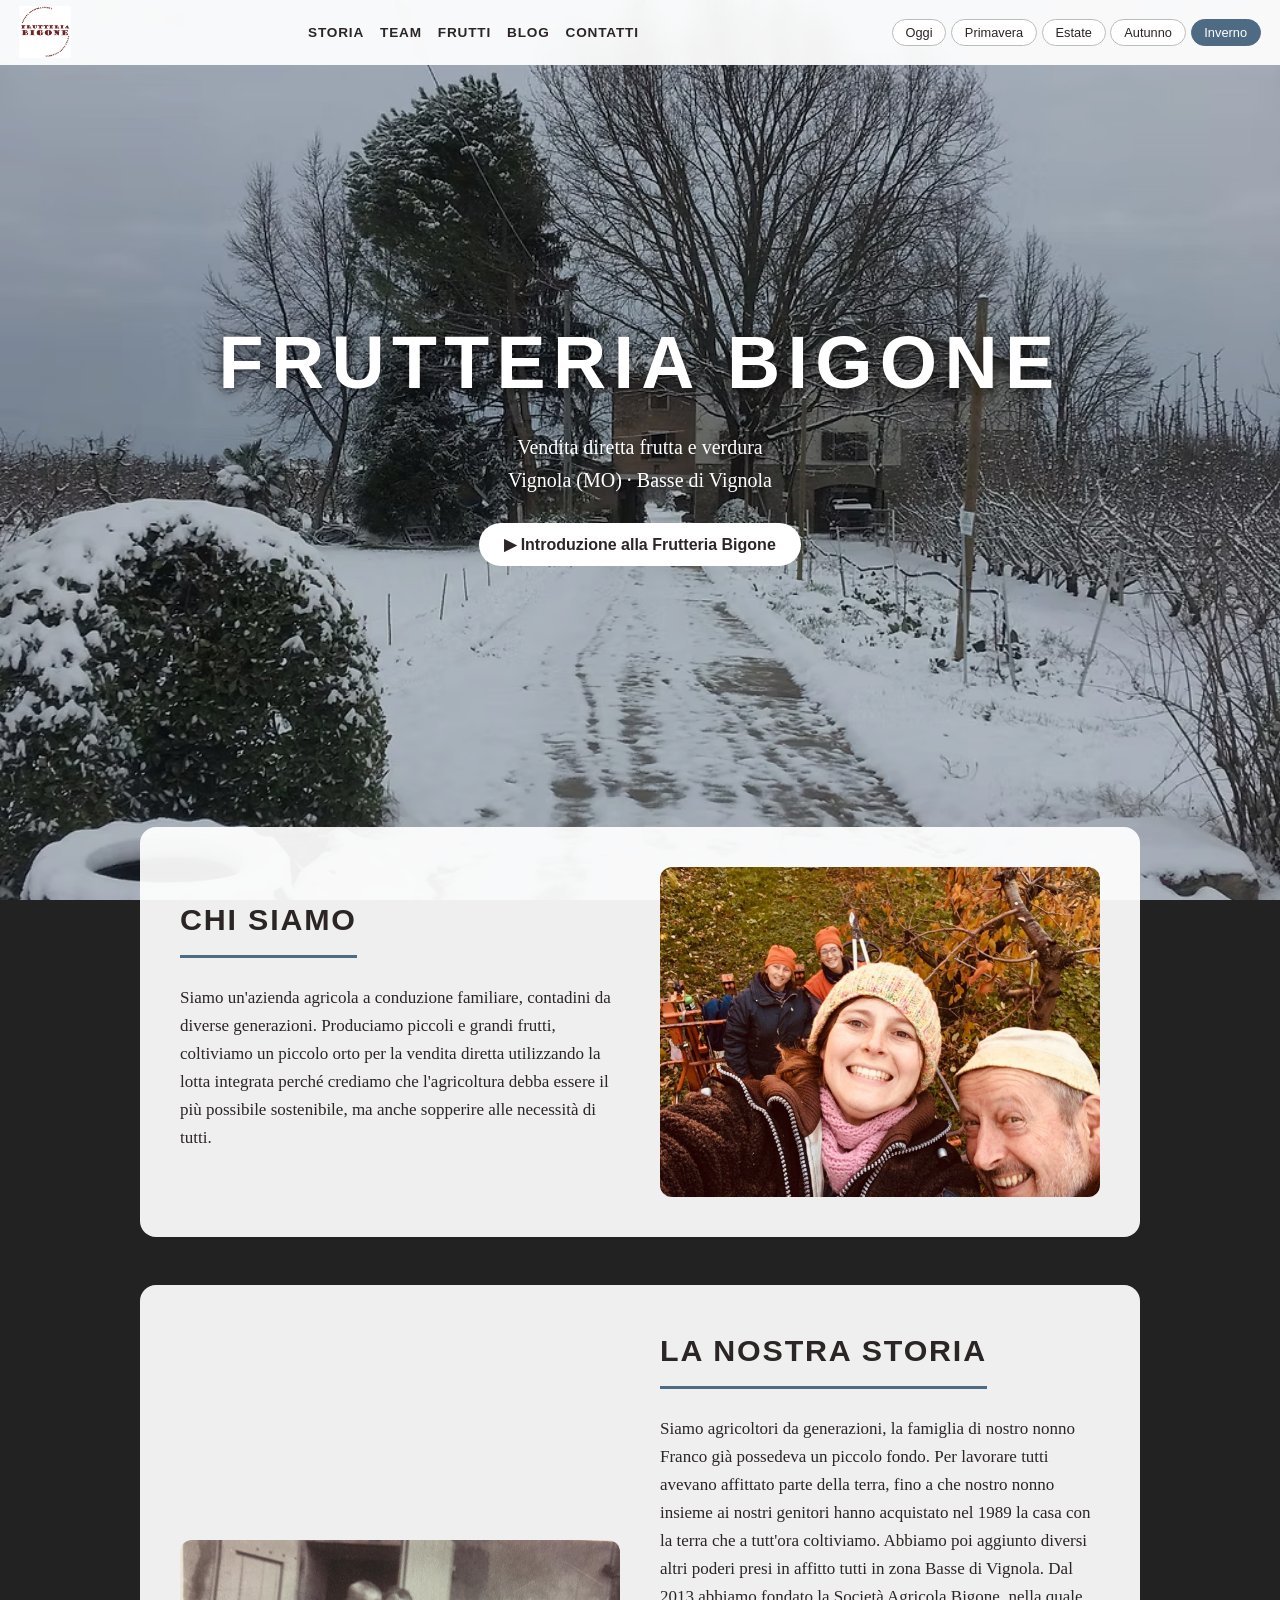
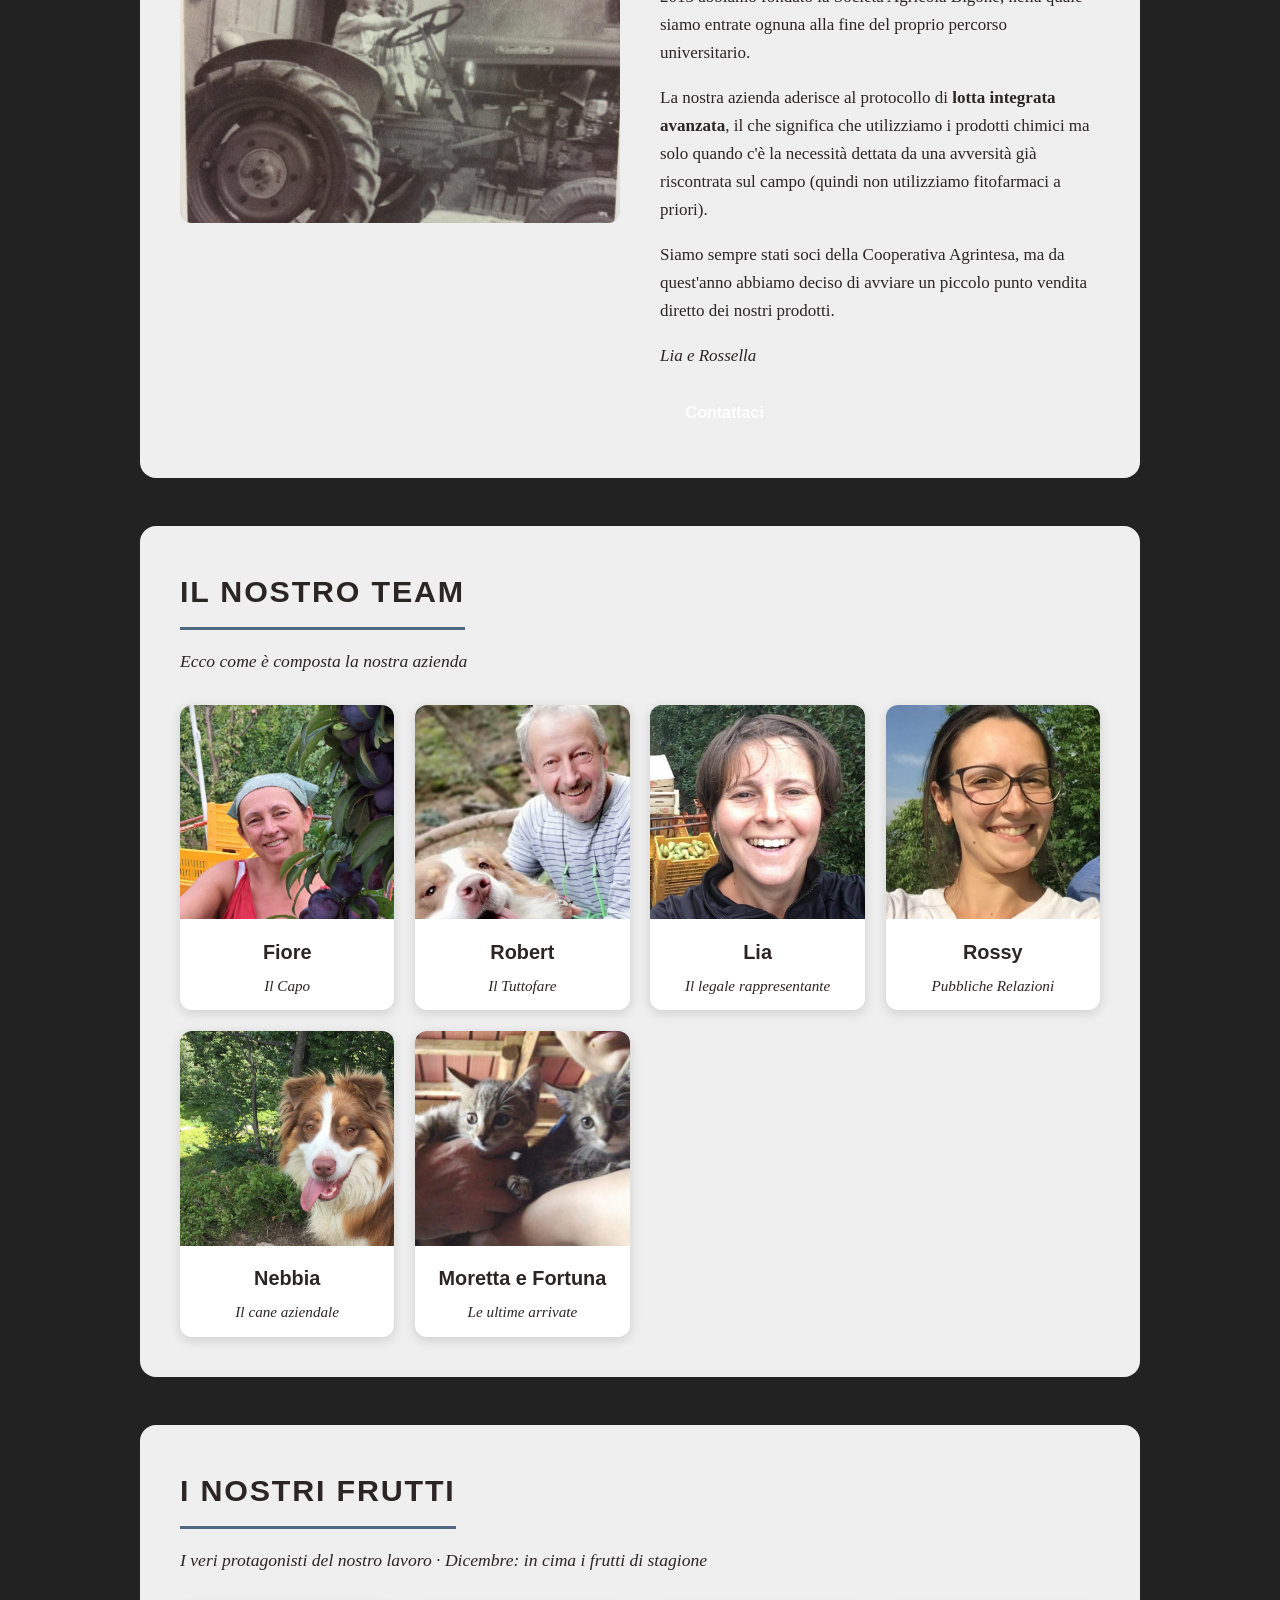
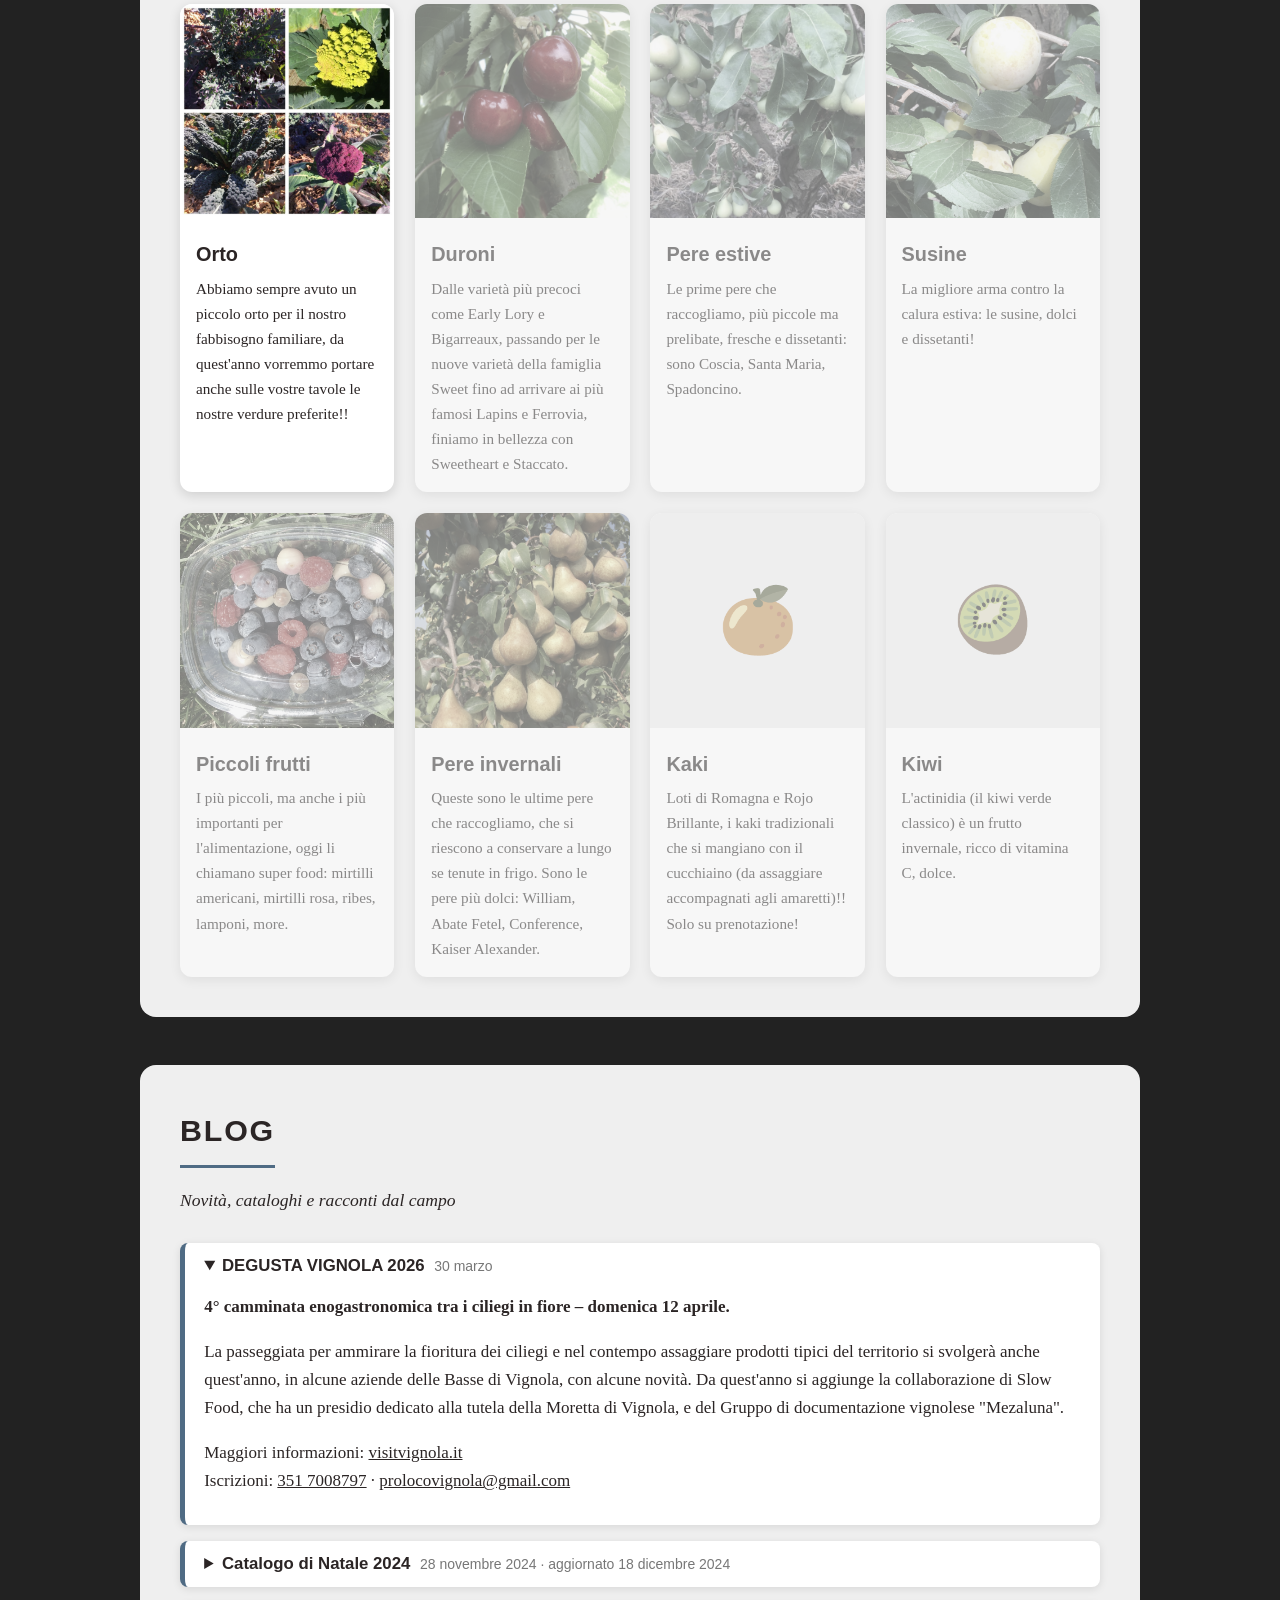
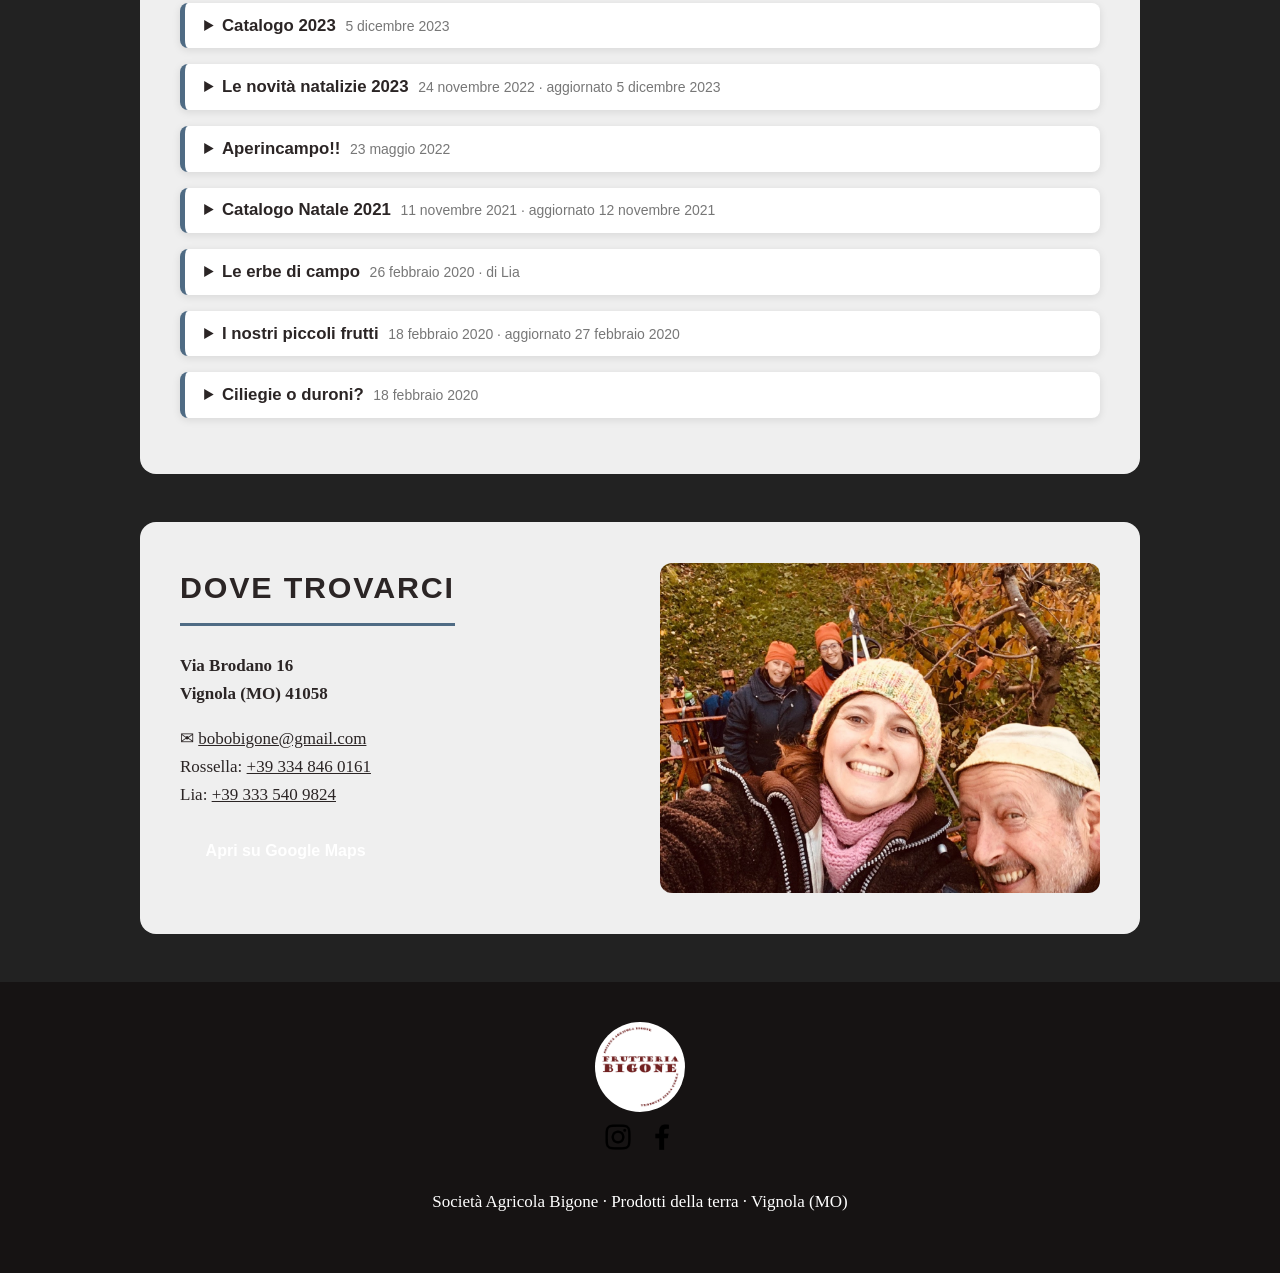
==== commit dea369af: "Sito Frutteria Bigone: pagina, stili, immagini, foto stagionali Pagina singola con sfondo stagionale" ====
--- a/site/index.html
+++ b/site/index.html
@@ -148,9 +148,9 @@
 
 <section id="contatti"><div class="w two"><div><h2>Dove trovarci</h2>
 <p><strong>Via Brodano 16<br>Vignola (MO) 41058</strong></p>
-<p>✉ <a href="mailto:[email rimossa]">[email rimossa]</a><br>
-Rossella: <a href="tel:[numero rimosso]">[numero rimosso]</a><br>
-Lia: <a href="tel:[numero rimosso]">[numero rimosso]</a></p>
+<p>✉ <a href="mailto:bobobigone@gmail.com">bobobigone@gmail.com</a><br>
+Rossella: <a href="tel:+393348460161">+39 334 846 0161</a><br>
+Lia: <a href="tel:+393335409824">+39 333 540 9824</a></p>
 <p><a class="btn" style="background:var(--b);color:#fff" href="https://www.google.com/maps/search/?api=1&query=Via+Brodano+16+Vignola">Apri su Google Maps</a></p></div>
 <img src="img/noi.jpg" alt="Noi della Frutteria Bigone" loading="lazy"></div></section>
 
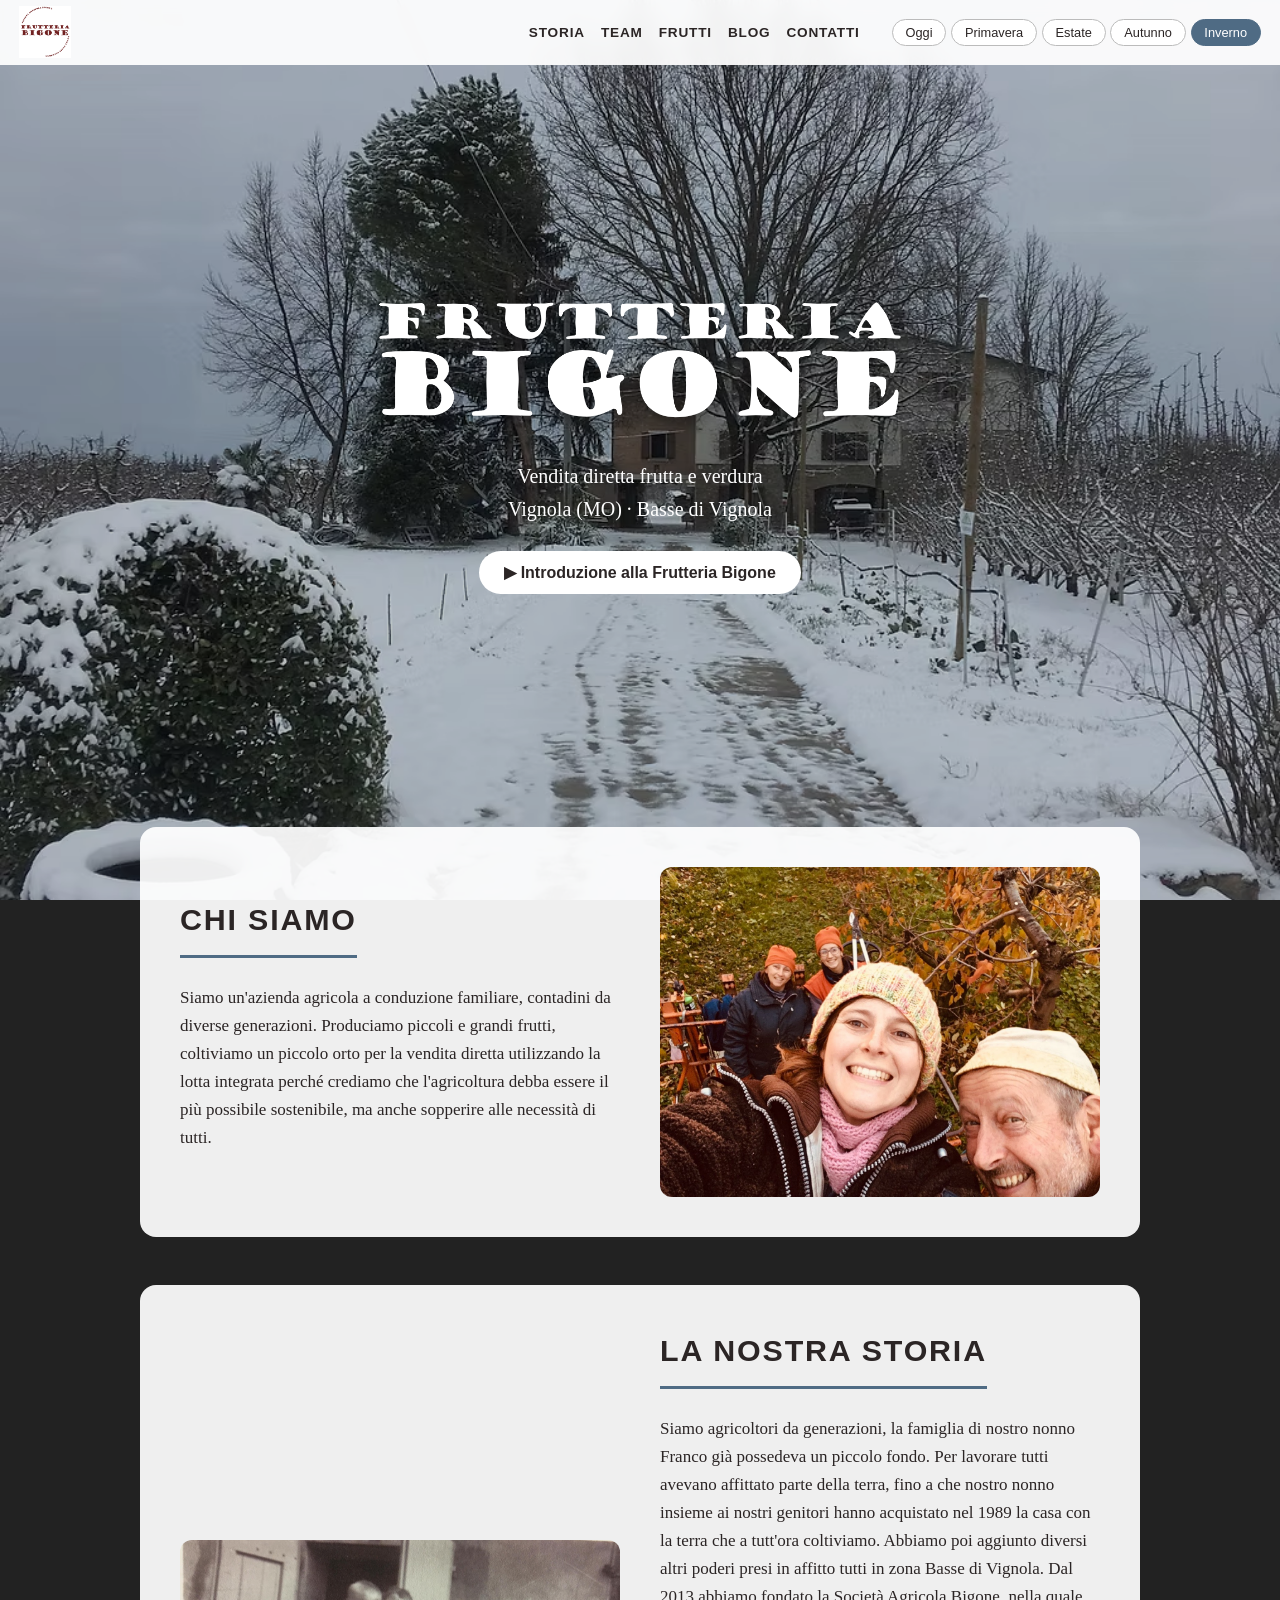
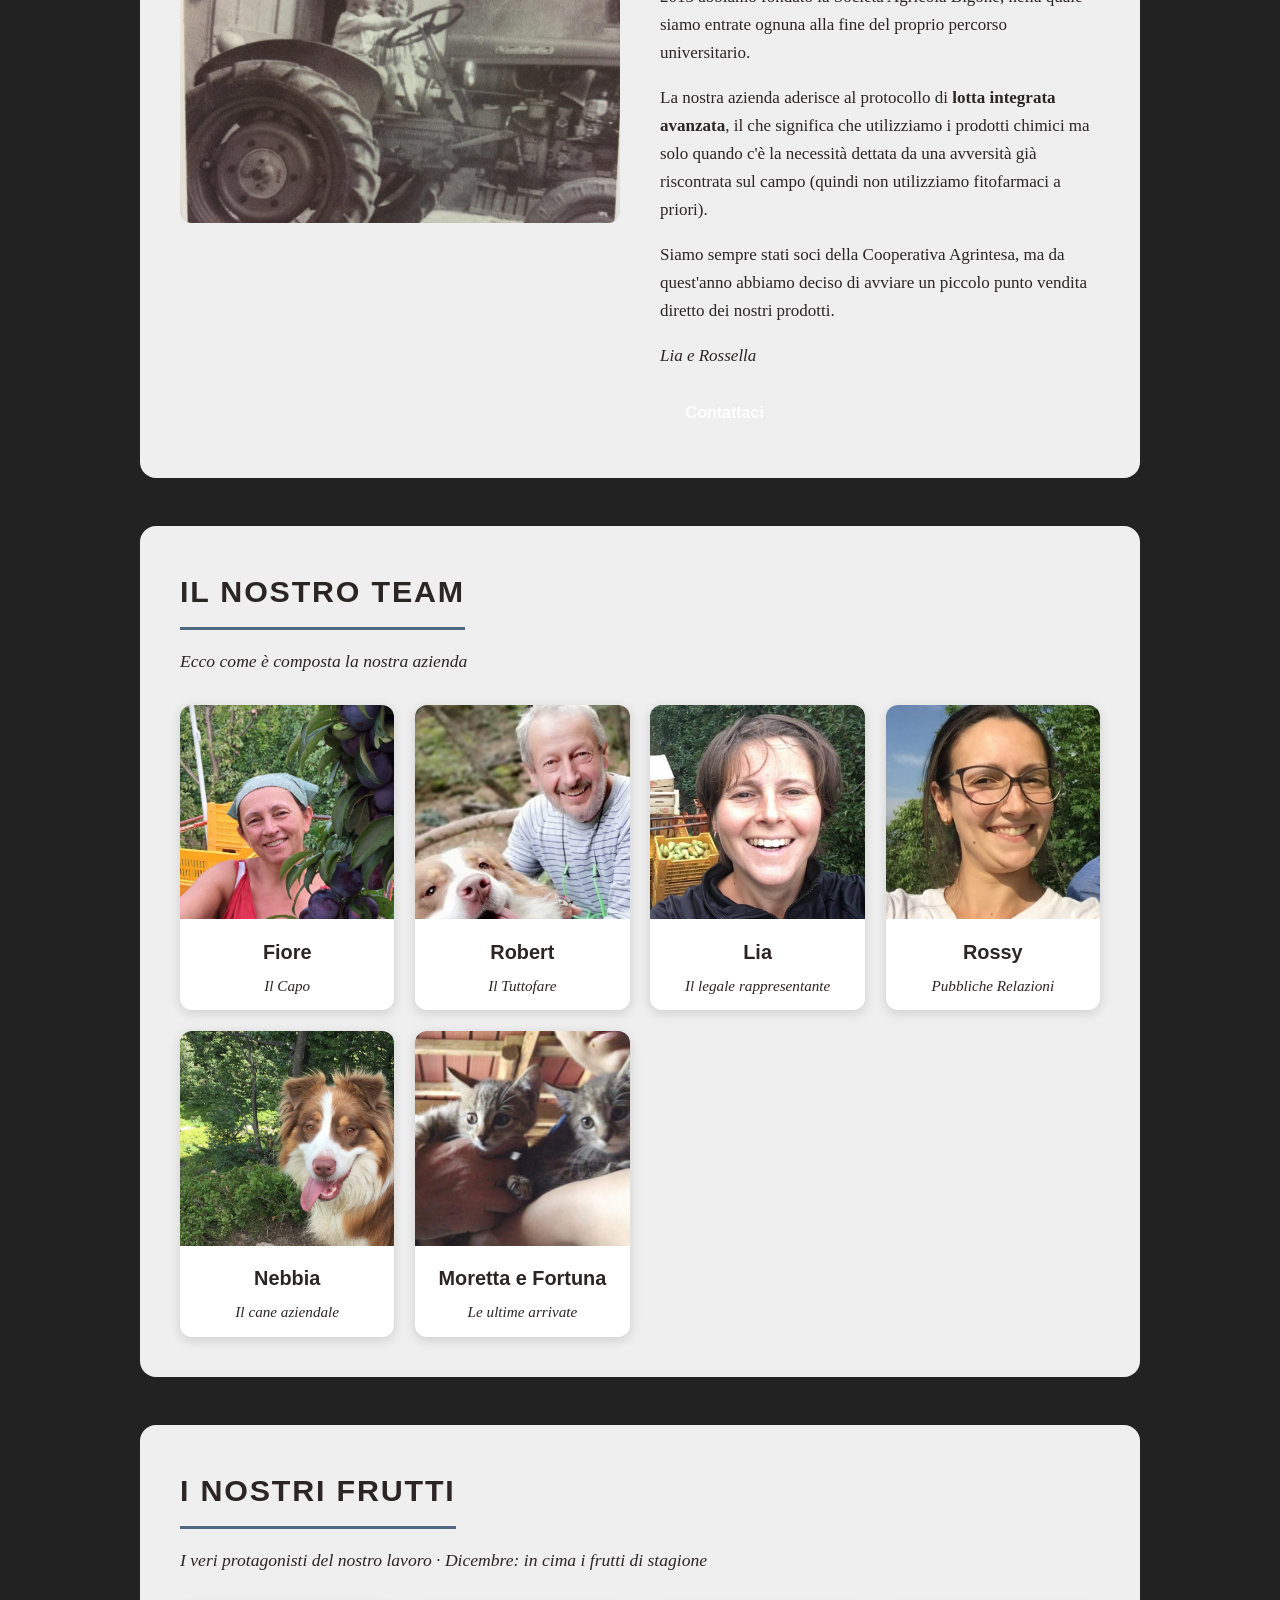
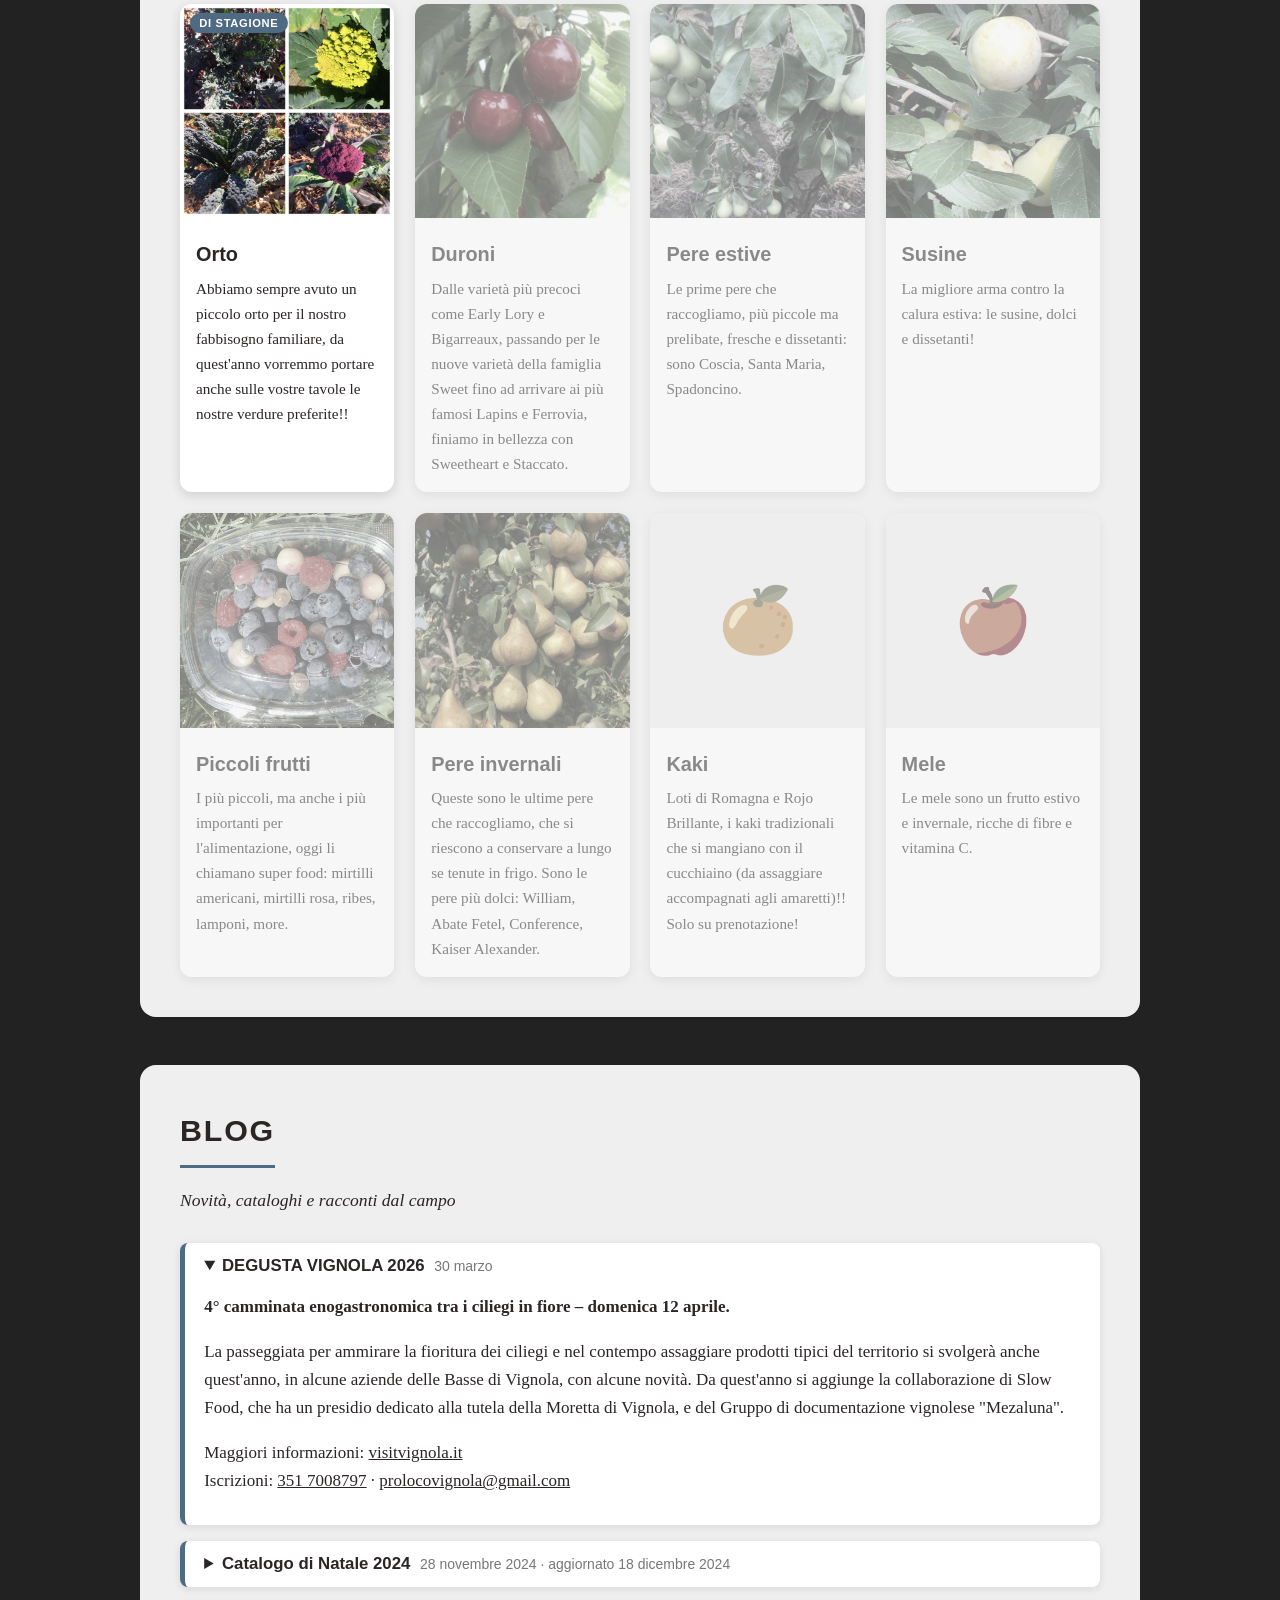
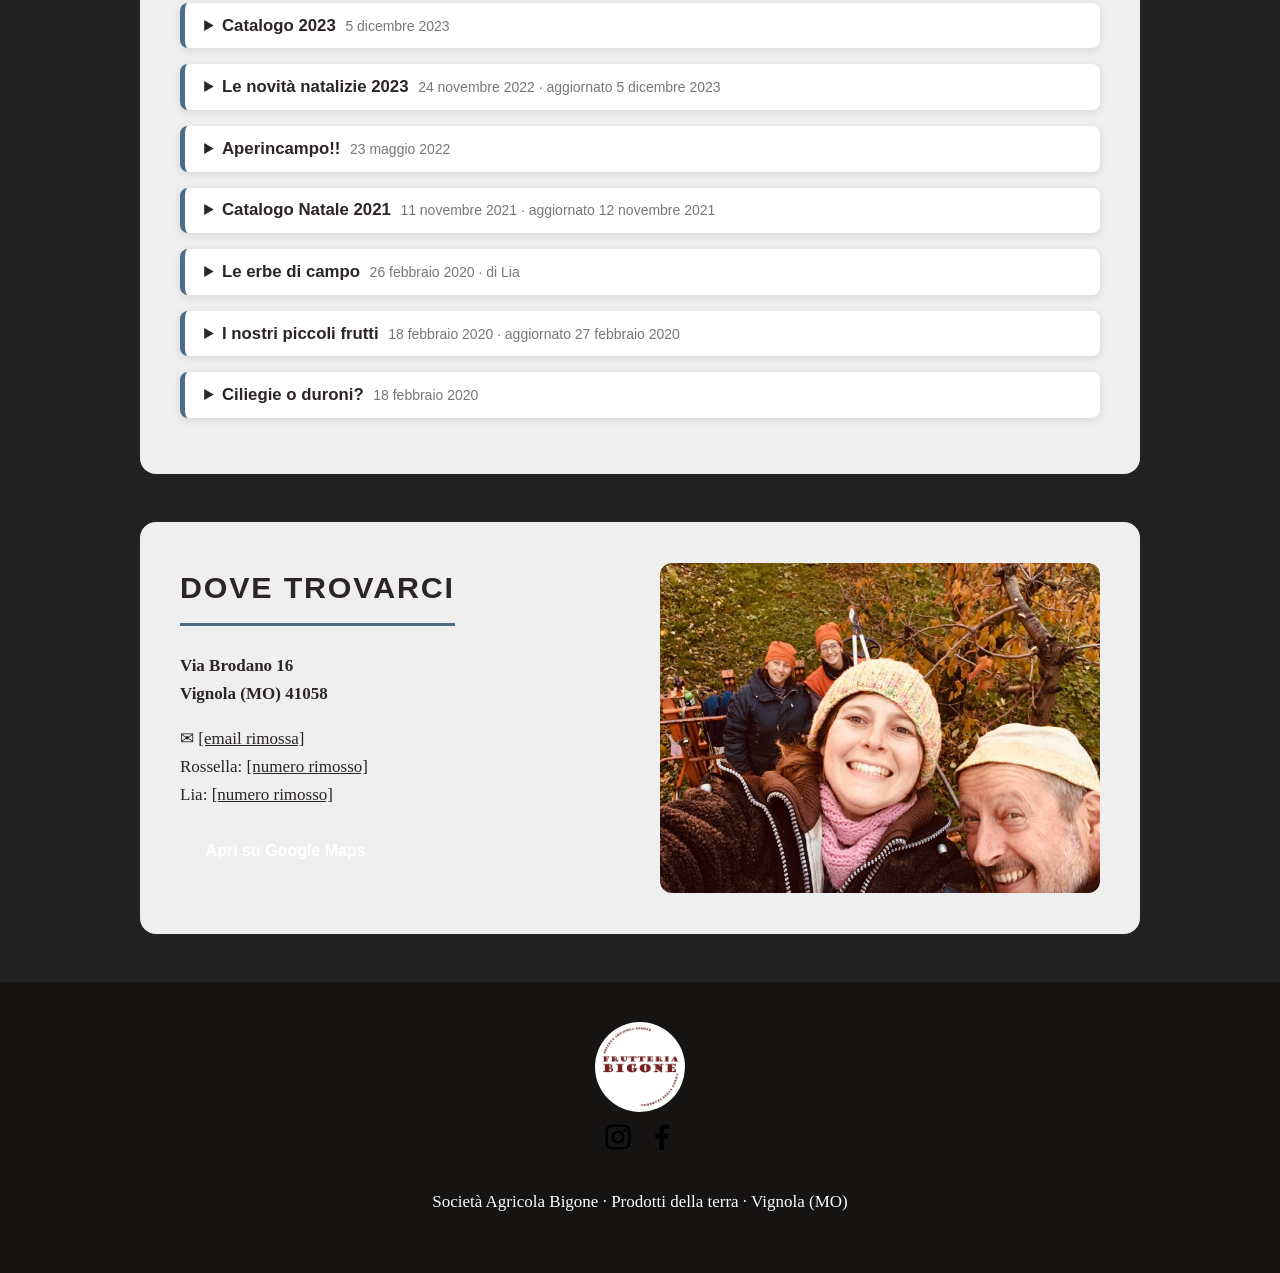
==== commit 0390fae1: "Mobile: menu a tendina, team a tessere, frutta in lista; titolo come immagine Menu hamburger con sel" ====
--- a/site/index.html
+++ b/site/index.html
@@ -5,10 +5,11 @@
 <link rel="icon" href="img/logo.png"><link rel="stylesheet" href="style.css"></head><body>
 <div class="bg" aria-hidden="true"><i data-s="primavera" style="background-image:url(img/seasons/spring.jpg)"></i><i data-s="estate" style="background-image:url(img/seasons/summer.jpg)"></i><i data-s="autunno" style="background-image:url(img/seasons/fall.jpg)"></i><i data-s="inverno" style="background-image:url(img/seasons/winter.jpg)"></i></div>
 <header><a href="#home"><img src="img/logo.png" alt="Frutteria Bigone"></a>
-<nav><a href="#storia">Storia</a><a href="#team">Team</a><a href="#frutti">Frutti</a><a href="#blog">Blog</a><a href="#contatti">Contatti</a></nav>
-<div class="seasons" role="group" aria-label="Scegli la stagione"><button id="oggi" type="button">Oggi</button><button data-s="primavera">Primavera</button><button data-s="estate">Estate</button><button data-s="autunno">Autunno</button><button data-s="inverno">Inverno</button></div></header>
-
-<div class="hero" id="home"><div><h1>Frutteria Bigone</h1><p>Vendita diretta frutta e verdura<br>Vignola (MO) · Basse di Vignola</p>
+<button id="bg" class="burger" type="button" aria-expanded="false" aria-controls="mn">☰ <span id="bl"></span></button>
+<div id="mn" class="menu"><nav><a href="#storia">Storia</a><a href="#team">Team</a><a href="#frutti">Frutti</a><a href="#blog">Blog</a><a href="#contatti">Contatti</a></nav>
+<div class="seasons" role="group" aria-label="Scegli la stagione"><button id="oggi" type="button">Oggi</button><button data-s="primavera">Primavera</button><button data-s="estate">Estate</button><button data-s="autunno">Autunno</button><button data-s="inverno">Inverno</button></div></div></header>
+
+<div class="hero" id="home"><div><h1><img src="img/titolo.png" alt="Frutteria Bigone"></h1><p>Vendita diretta frutta e verdura<br>Vignola (MO) · Basse di Vignola</p>
 <button class="btn" id="play" type="button">▶ Introduzione alla Frutteria Bigone</button></div></div>
 
 <dialog id="vd"><button class="x" type="button" aria-label="Chiudi">×</button><h3>Introduzione alla Frutteria Bigone</h3><video id="vid" controls preload="none" playsinline poster="media/poster.jpg"></video></dialog>
@@ -41,7 +42,7 @@
 <div class="card" data-f="Piccoli frutti"><img src="img/piccoli-frutti.jpg" alt="Piccoli frutti" loading="lazy"><div><h3>Piccoli frutti</h3><p>I più piccoli, ma anche i più importanti per l'alimentazione, oggi li chiamano super food: mirtilli americani, mirtilli rosa, ribes, lamponi, more.</p></div></div>
 <div class="card" data-f="Pere"><img src="img/pere-invernali.jpg" alt="Pere invernali" loading="lazy"><div><h3>Pere invernali</h3><p>Queste sono le ultime pere che raccogliamo, che si riescono a conservare a lungo se tenute in frigo. Sono le pere più dolci: William, Abate Fetel, Conference, Kaiser Alexander.</p></div></div>
 <div class="card" data-f="Kaki"><div class="ph">🍊</div><div><h3>Kaki</h3><p>Loti di Romagna e Rojo Brillante, i kaki tradizionali che si mangiano con il cucchiaino (da assaggiare accompagnati agli amaretti)!! Solo su prenotazione!</p></div></div>
-<div class="card" data-f="Kiwi"><div class="ph">🥝</div><div><h3>Kiwi</h3><p>L'actinidia (il kiwi verde classico) è un frutto invernale, ricco di vitamina C, dolce.</p></div></div>
+<div class="card" data-f="Mele"><div class="ph">🍎</div><div><h3>Mele</h3><p>Le mele sono un frutto estivo e invernale, ricche di fibre e vitamina C.</p></div></div>
 <div class="card" data-f="Orto"><img src="img/orto.jpg" alt="Ortaggi dell'orto" loading="lazy"><div><h3>Orto</h3><p>Abbiamo sempre avuto un piccolo orto per il nostro fabbisogno familiare, da quest'anno vorremmo portare anche sulle vostre tavole le nostre verdure preferite!!</p></div></div>
 </div></div></section>
 
@@ -148,9 +149,9 @@
 
 <section id="contatti"><div class="w two"><div><h2>Dove trovarci</h2>
 <p><strong>Via Brodano 16<br>Vignola (MO) 41058</strong></p>
-<p>✉ <a href="mailto:bobobigone@gmail.com">bobobigone@gmail.com</a><br>
-Rossella: <a href="tel:+393348460161">+39 334 846 0161</a><br>
-Lia: <a href="tel:+393335409824">+39 333 540 9824</a></p>
+<p>✉ <a href="mailto:[email rimossa]">[email rimossa]</a><br>
+Rossella: <a href="tel:[numero rimosso]">[numero rimosso]</a><br>
+Lia: <a href="tel:[numero rimosso]">[numero rimosso]</a></p>
 <p><a class="btn" style="background:var(--b);color:#fff" href="https://www.google.com/maps/search/?api=1&query=Via+Brodano+16+Vignola">Apri su Google Maps</a></p></div>
 <img src="img/noi.jpg" alt="Noi della Frutteria Bigone" loading="lazy"></div></section>
 
@@ -174,13 +175,16 @@
 let months=[mese()],label=NOMI[mese()-1];
 function show(){const n=name=>{const f=FRUTTA.find(x=>x[0].toLowerCase()==name.toLowerCase());return f&&months.some(m=>inRange(m,f[1],f[2]))};
  document.querySelectorAll('[data-f]').forEach(c=>{const y=n(c.dataset.f);c.classList.toggle('off',!y);c.style.order=y?0:1});
- $('#sn').textContent=cap(label)}
+ $('#sn').textContent=cap(label);$('#bl').textContent=cap(B.dataset.s)}
 function season(s,click){B.dataset.s=s;
  document.querySelectorAll('.bg i').forEach(e=>e.classList.toggle('on',e.dataset.s==s));
  document.querySelectorAll('.seasons button').forEach(e=>e.classList.toggle('on',e.dataset.s==s));
  if(click){months=MESI[s];label=s}else{months=[mese()];label=NOMI[mese()-1]}show()}
 document.querySelectorAll('.seasons button').forEach(b=>b.onclick=()=>season(b.dataset.s,true));
 $('#oggi').onclick=()=>season(cur());
+const H=$('header'),shut=()=>{H.classList.remove('open');$('#bg').setAttribute('aria-expanded',false)};
+$('#bg').onclick=()=>$('#bg').setAttribute('aria-expanded',H.classList.toggle('open'));
+document.querySelectorAll('#mn a,#mn button').forEach(e=>e.addEventListener('click',shut));
 season(cur());
 fetch(csvUrl('Frutta')).then(r=>r.ok?r.text():Promise.reject()).then(t=>{
  const rows=csv(t).slice(1).map(r=>[r[0].trim(),+r[1],+r[2]]).filter(r=>r[0]&&r[1]>=1&&r[1]<=12&&r[2]>=1&&r[2]<=12);
--- a/site/style.css
+++ b/site/style.css
@@ -16,7 +16,7 @@
 .seasons{display:flex;gap:.3rem}.seasons button{border:1px solid #bbb;background:#fff;border-radius:2rem;padding:.3rem .8rem;font-size:.8rem;cursor:pointer;color:var(--ink)}
 .seasons button.on{background:var(--acc);border-color:var(--acc);color:#fff}
 .hero{min-height:82vh;display:grid;place-items:center;text-align:center;color:#fff;padding:2rem;text-shadow:0 2px 14px rgba(0,0,0,.6)}
-.hero h1{font-size:clamp(2.4rem,7vw,4.6rem);margin:0;letter-spacing:.1em;text-transform:uppercase}
+.hero h1{margin:0}.hero h1 img{width:min(560px,86vw);margin:auto;filter:brightness(0) invert(1) drop-shadow(0 2px 10px rgba(0,0,0,.55))}
 .hero p{font-size:1.25rem;margin:.5rem 0 1.6rem}
 .btn{display:inline-block;background:#fff;color:var(--ink);border:0;padding:.75rem 1.6rem;border-radius:2rem;text-decoration:none;font-weight:700;font-size:1rem;cursor:pointer;text-shadow:none}
 .btn:hover{background:var(--acc);color:#fff}
@@ -30,7 +30,7 @@
 .card img,.ph{aspect-ratio:1;object-fit:cover;width:100%}.ph{display:grid;place-items:center;font-size:4rem;background:#eee}
 .card div{padding:1rem}.card p{margin:.3rem 0 0;font-size:.95rem}
 .card.off{opacity:.5;filter:grayscale(.6)}
-.card[data-in]:not(.off)::after{content:"Di stagione";position:absolute;top:.6rem;left:.6rem;background:var(--acc);color:#fff;font:700 .7rem 'Helvetica Neue',Arial,sans-serif;text-transform:uppercase;letter-spacing:.06em;padding:.25rem .6rem;border-radius:1rem}
+.card[data-f]:not(.off)::after{content:"Di stagione";position:absolute;top:.6rem;left:.6rem;background:var(--acc);color:#fff;font:700 .7rem 'Helvetica Neue',Arial,sans-serif;text-transform:uppercase;letter-spacing:.06em;padding:.25rem .6rem;border-radius:1rem}
 .team .card{text-align:center}.team .card div{padding:.8rem}.team p{font-style:italic;margin:0}
 details{background:#fff;border-left:5px solid var(--acc);border-radius:8px;margin:1rem 0;padding:.8rem 1.2rem;box-shadow:0 2px 8px rgba(0,0,0,.1)}
 summary{cursor:pointer;font:700 1.05rem 'Helvetica Neue',Arial,sans-serif}
@@ -44,6 +44,22 @@
 dialog{border:0;border-radius:14px;padding:1rem;width:min(960px,94vw);background:#111;color:#fff}dialog::backdrop{background:rgba(0,0,0,.7)}
 dialog h3{margin:0 2rem .6rem 0}dialog video{width:100%;max-height:75vh;background:#000;border-radius:8px}
 dialog .x{position:absolute;top:.4rem;right:.7rem;background:none;border:0;color:#fff;font-size:2rem;cursor:pointer}
-@media(max-width:700px){.two{grid-template-columns:1fr}.w{padding:1.4rem}nav{display:none}header>a img{height:42px}}
+.menu{display:flex;align-items:center;gap:1rem;flex-wrap:wrap;margin-left:auto}.burger{display:none}
+@media(max-width:700px){
+.two{grid-template-columns:1fr}.w{padding:1.2rem}section{padding:1rem .7rem}header>a img{height:42px}
+header{flex-wrap:wrap}.burger{display:block;margin-left:auto;border:1px solid #bbb;background:#fff;border-radius:2rem;padding:.4rem .9rem;font-size:.95rem;cursor:pointer;color:var(--ink)}
+.menu{display:none;width:100%;flex-direction:column;align-items:stretch;gap:.6rem;padding:.5rem 0 .3rem}header.open .menu{display:flex}
+nav{display:flex;flex-direction:column}nav a{margin:0;padding:.55rem 0;border-bottom:1px solid #e5e5e5;font-size:.95rem}
+.seasons{display:grid;grid-template-columns:1fr 1fr;gap:.4rem}#oggi{grid-column:1/-1}.seasons button{padding:.5rem}
+.hero{min-height:70vh}
+.team{grid-template-columns:repeat(3,1fr);gap:.5rem}.team .card div{padding:.35rem .2rem}.team h3{font-size:.8rem}.team p{font-size:.68rem;line-height:1.25}
+#frutti .grid{grid-template-columns:1fr;gap:.5rem}
+#frutti .card{display:flex;align-items:center;border-radius:10px}
+#frutti .card img,#frutti .ph{width:76px;height:76px;aspect-ratio:auto;flex:none;font-size:2rem}
+#frutti .card div{padding:.5rem .7rem}#frutti .card h3{font-size:1rem;margin:0}#frutti .card p{font-size:.82rem;line-height:1.35;margin:.15rem 0 0}
+#frutti .card[data-f]:not(.off)::after{top:.4rem;left:auto;right:.5rem;font-size:.6rem;padding:.15rem .45rem}
+#frutti .card:not(.off) h3{padding-right:4.2rem}
+details .imgs img{height:110px}
+}
 details[hidden]{display:none}
 .btn.more{display:block;margin:1.2rem auto 0;background:var(--acc);color:#fff}
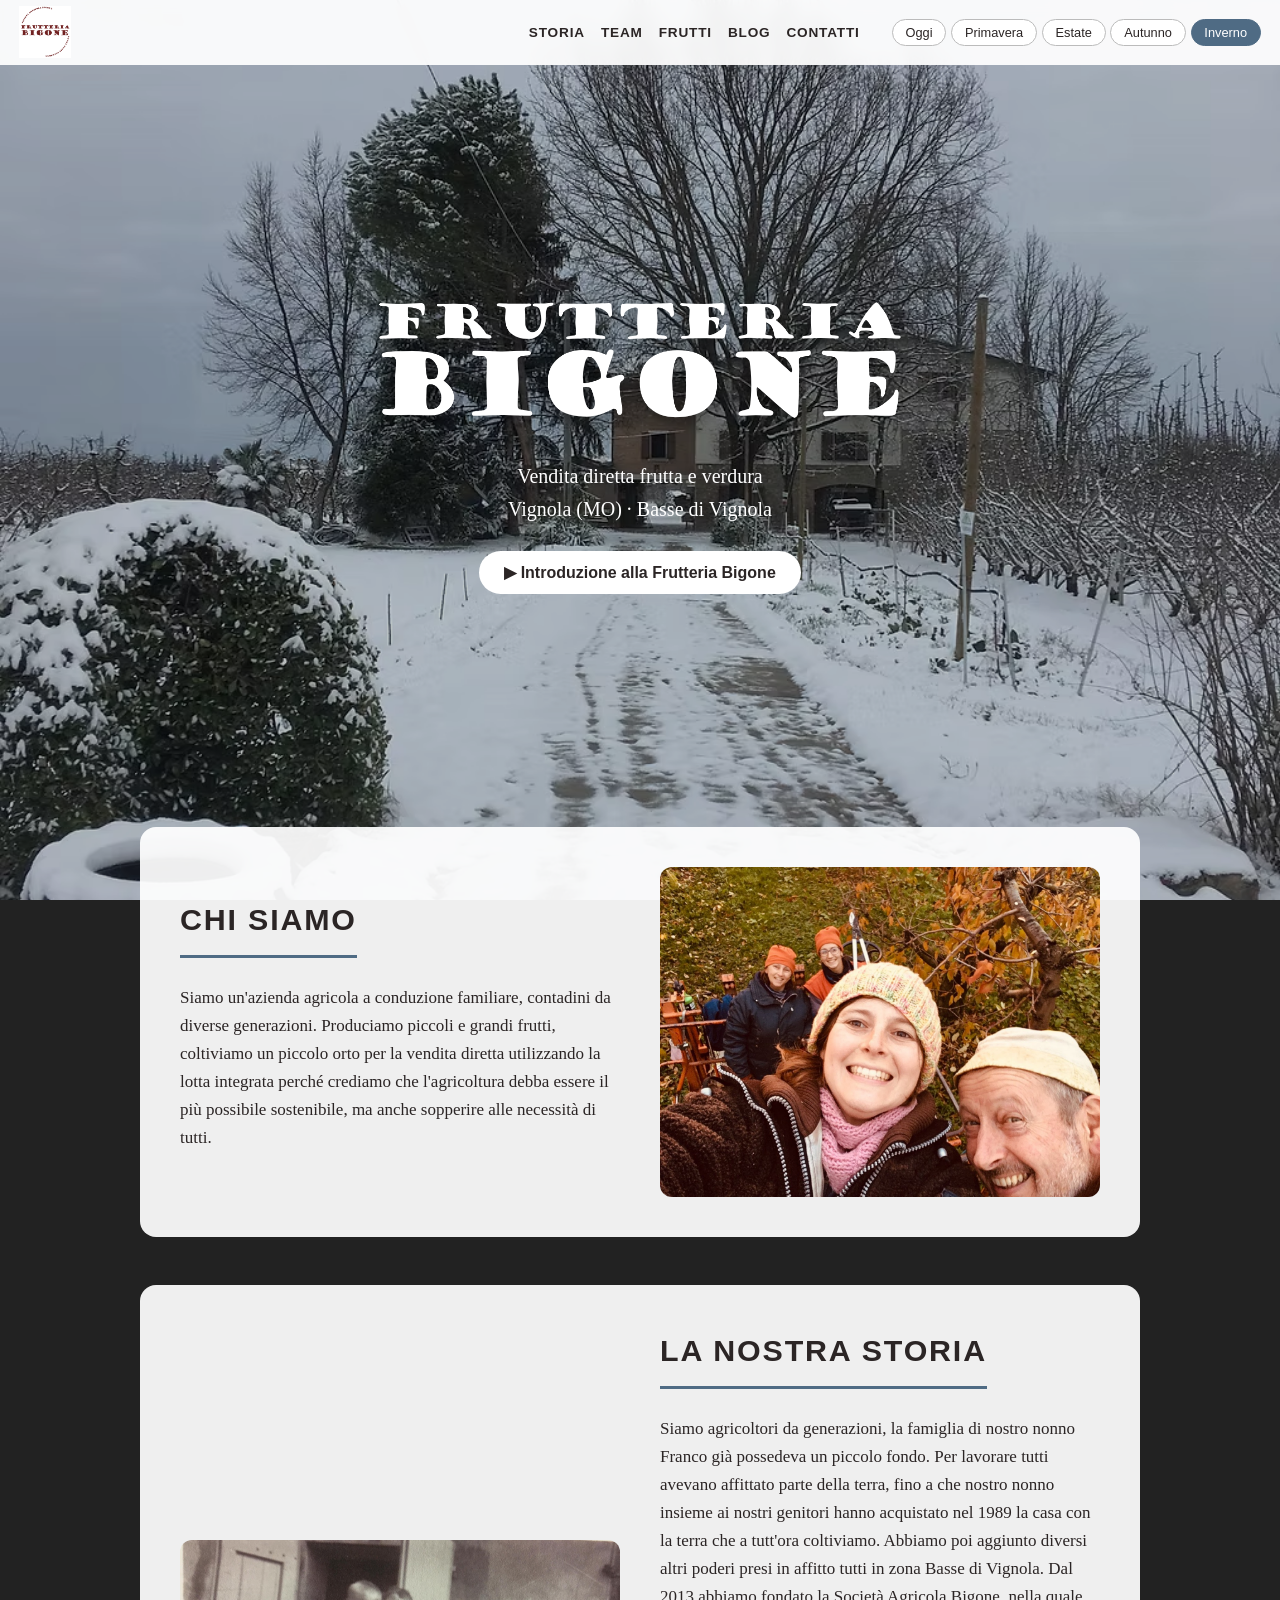
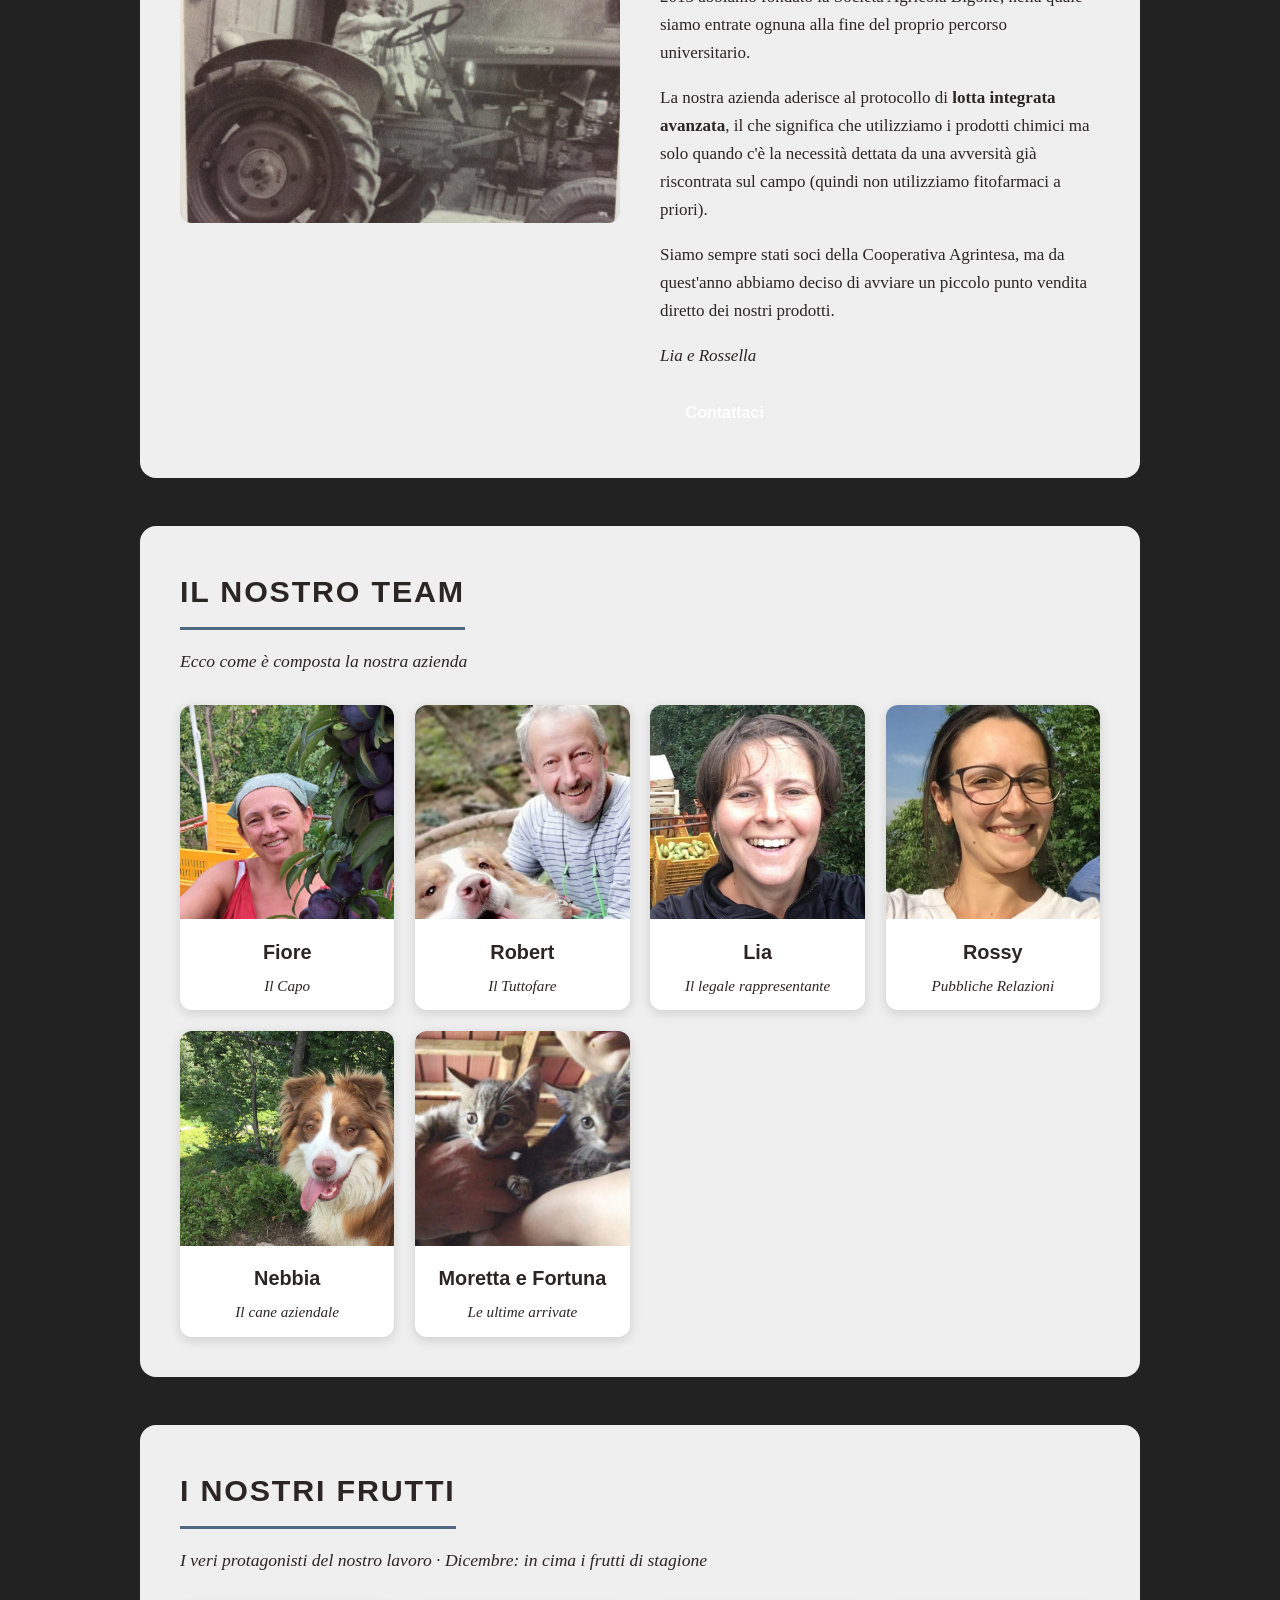
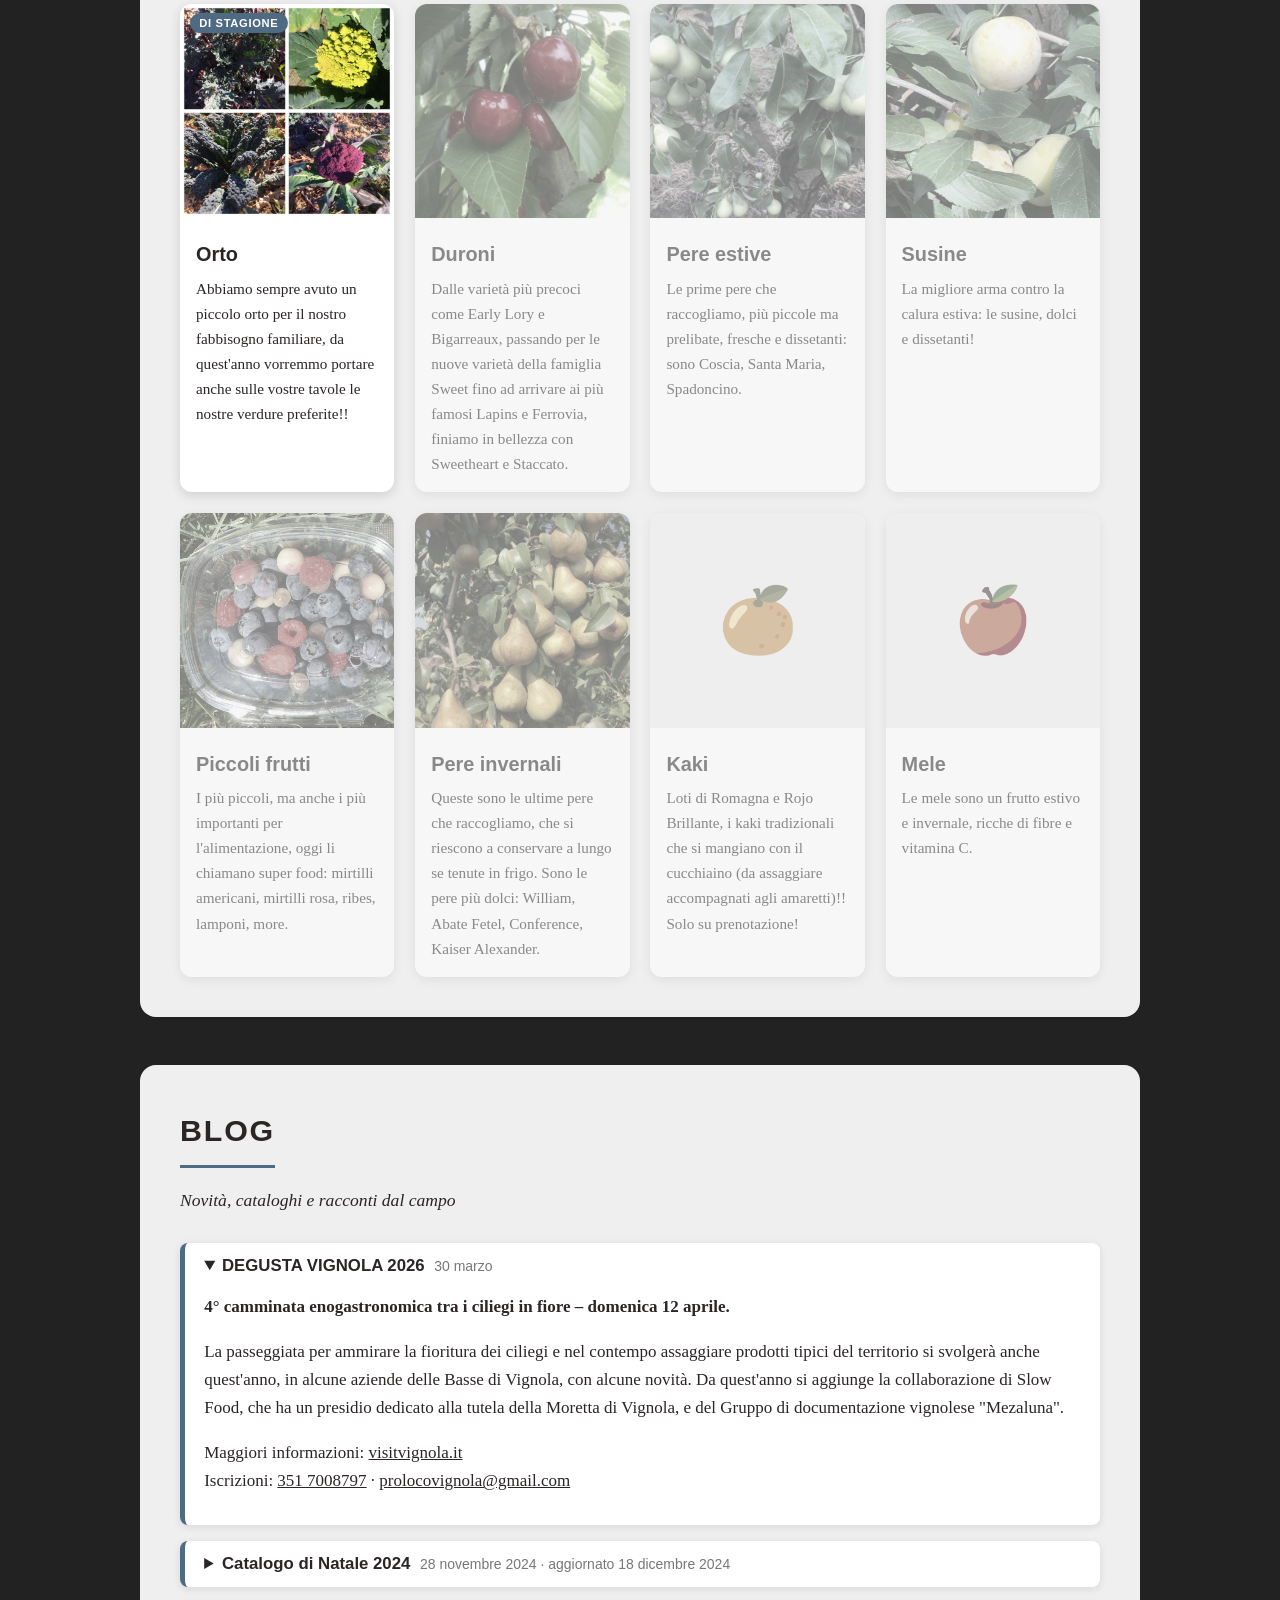
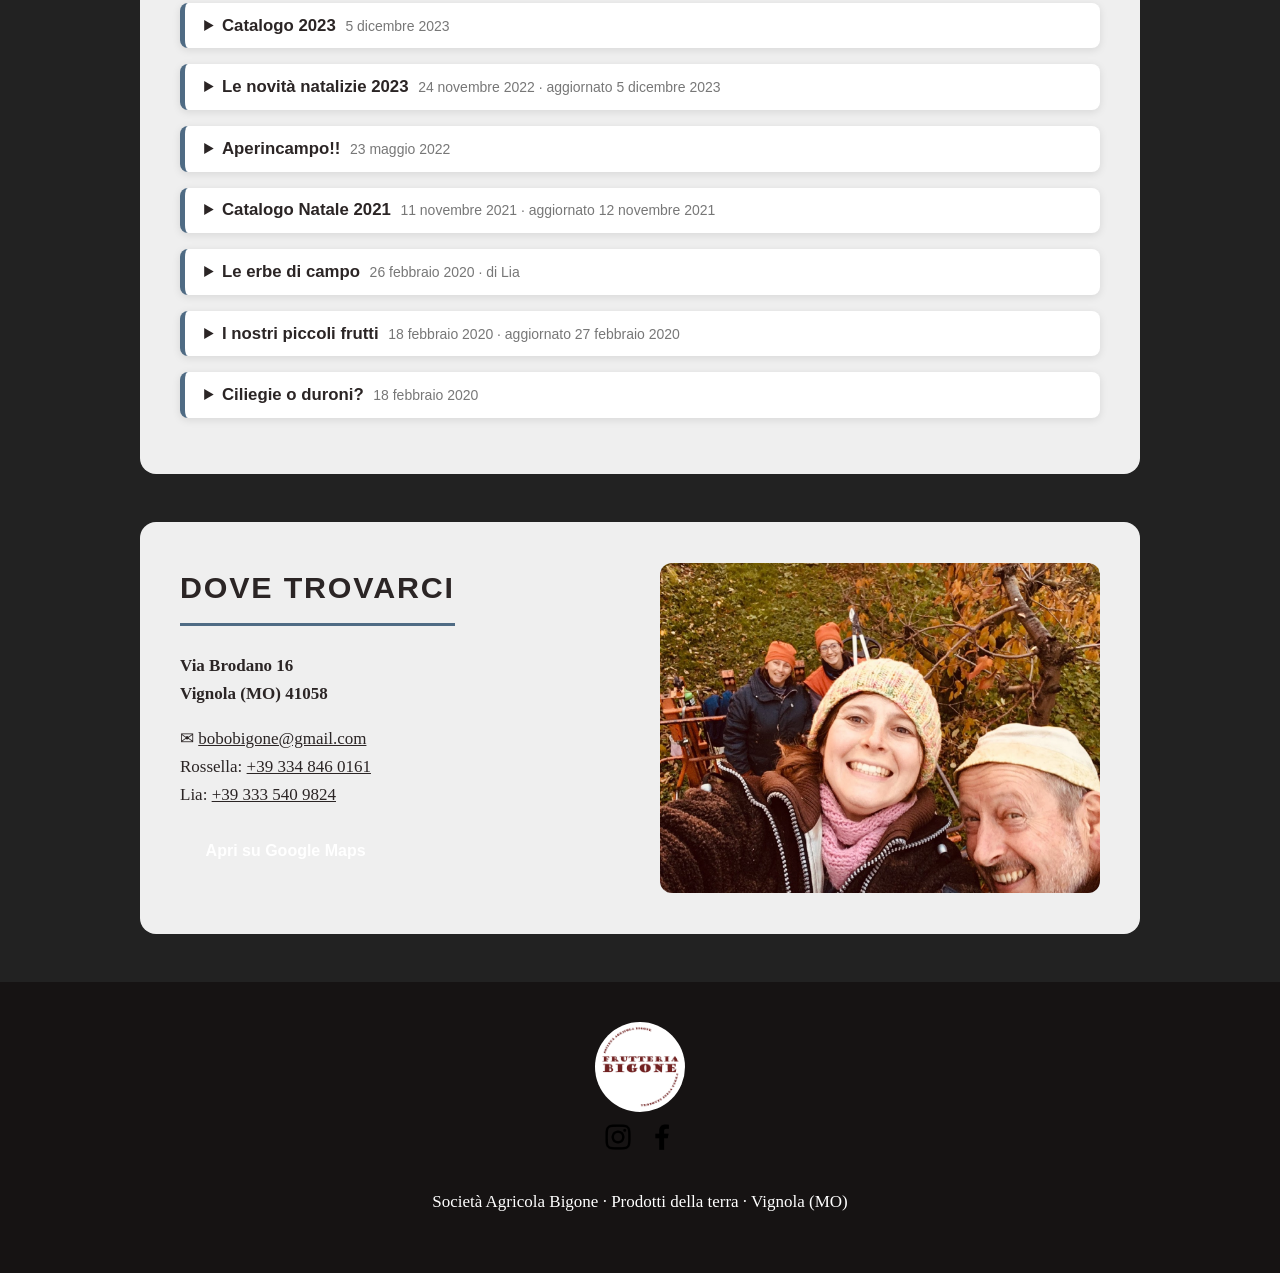
==== commit e4ce1cb1: "Mobile: menu a tendina, team a tessere, frutta in lista; titolo come immagine Menu hamburger con sel" ====
--- a/site/index.html
+++ b/site/index.html
@@ -149,9 +149,9 @@
 
 <section id="contatti"><div class="w two"><div><h2>Dove trovarci</h2>
 <p><strong>Via Brodano 16<br>Vignola (MO) 41058</strong></p>
-<p>✉ <a href="mailto:[email rimossa]">[email rimossa]</a><br>
-Rossella: <a href="tel:[numero rimosso]">[numero rimosso]</a><br>
-Lia: <a href="tel:[numero rimosso]">[numero rimosso]</a></p>
+<p>✉ <a href="mailto:bobobigone@gmail.com">bobobigone@gmail.com</a><br>
+Rossella: <a href="tel:+393348460161">+39 334 846 0161</a><br>
+Lia: <a href="tel:+393335409824">+39 333 540 9824</a></p>
 <p><a class="btn" style="background:var(--b);color:#fff" href="https://www.google.com/maps/search/?api=1&query=Via+Brodano+16+Vignola">Apri su Google Maps</a></p></div>
 <img src="img/noi.jpg" alt="Noi della Frutteria Bigone" loading="lazy"></div></section>
 
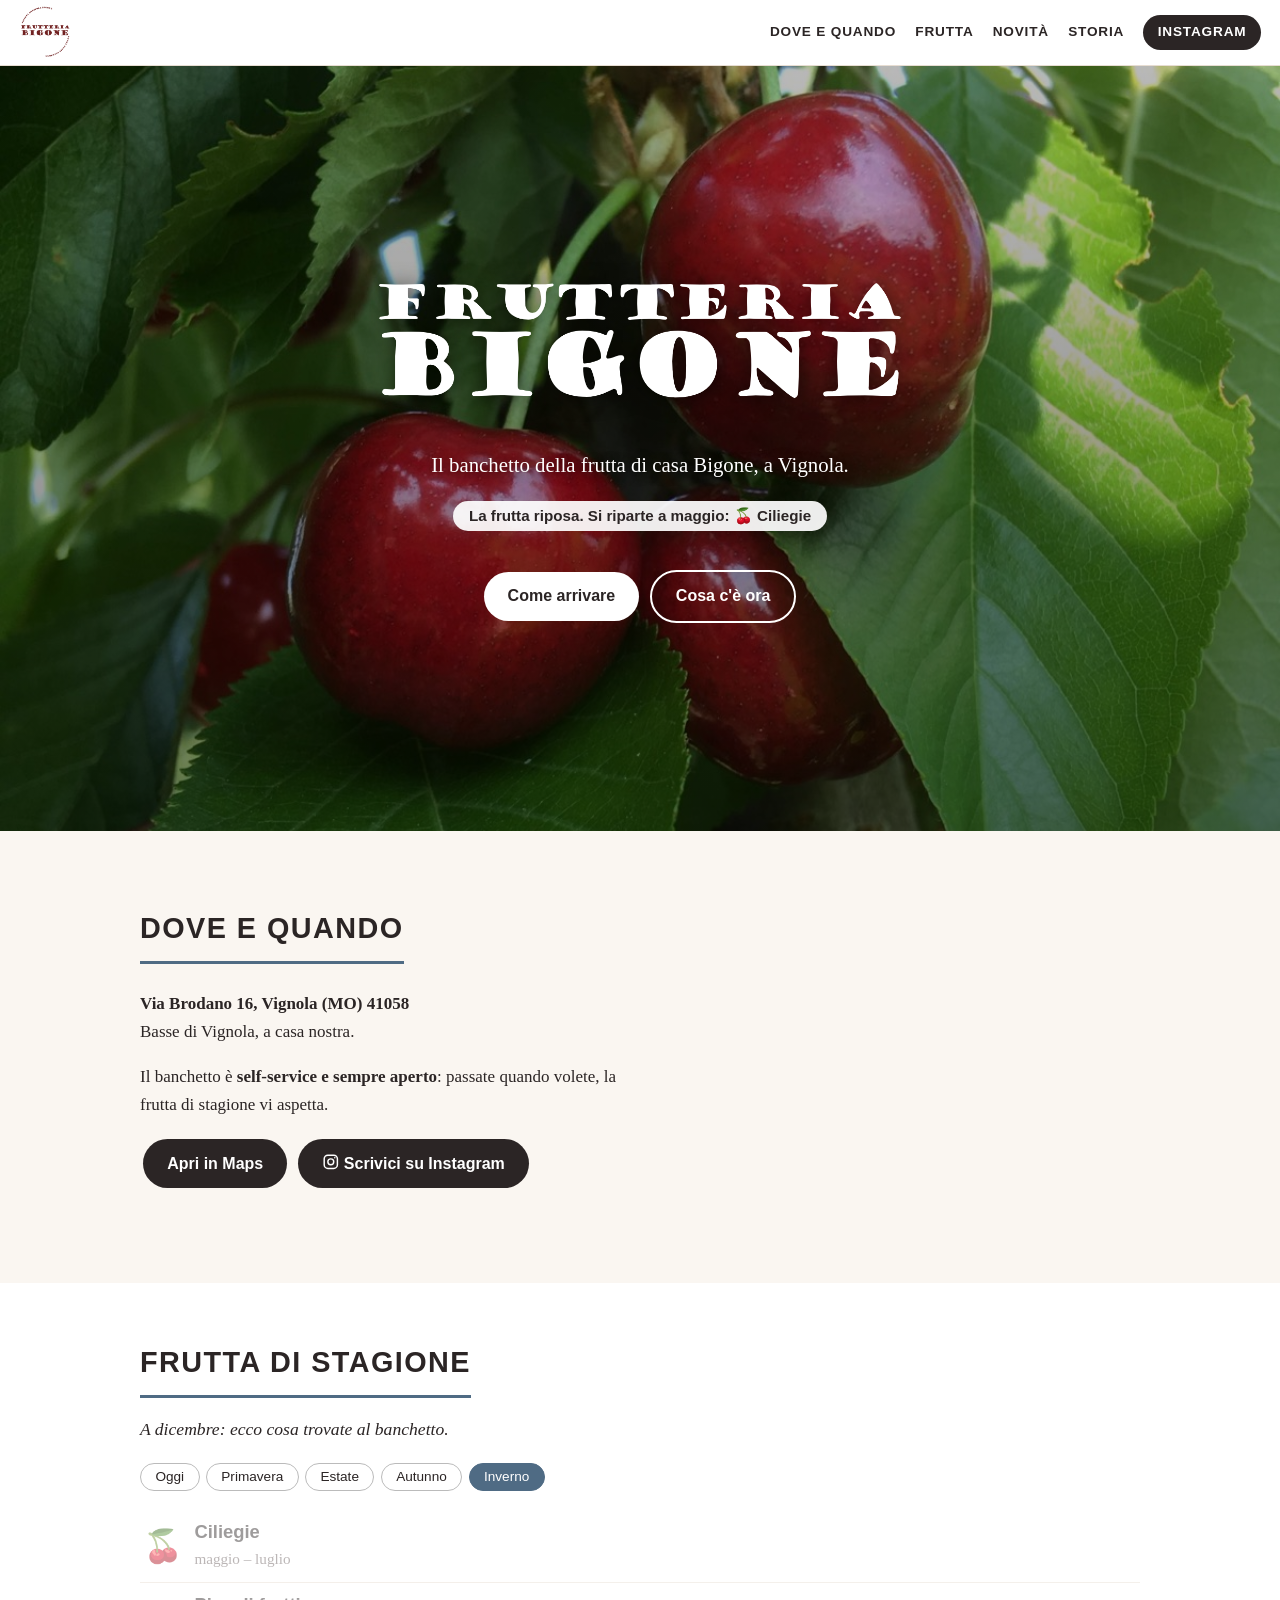
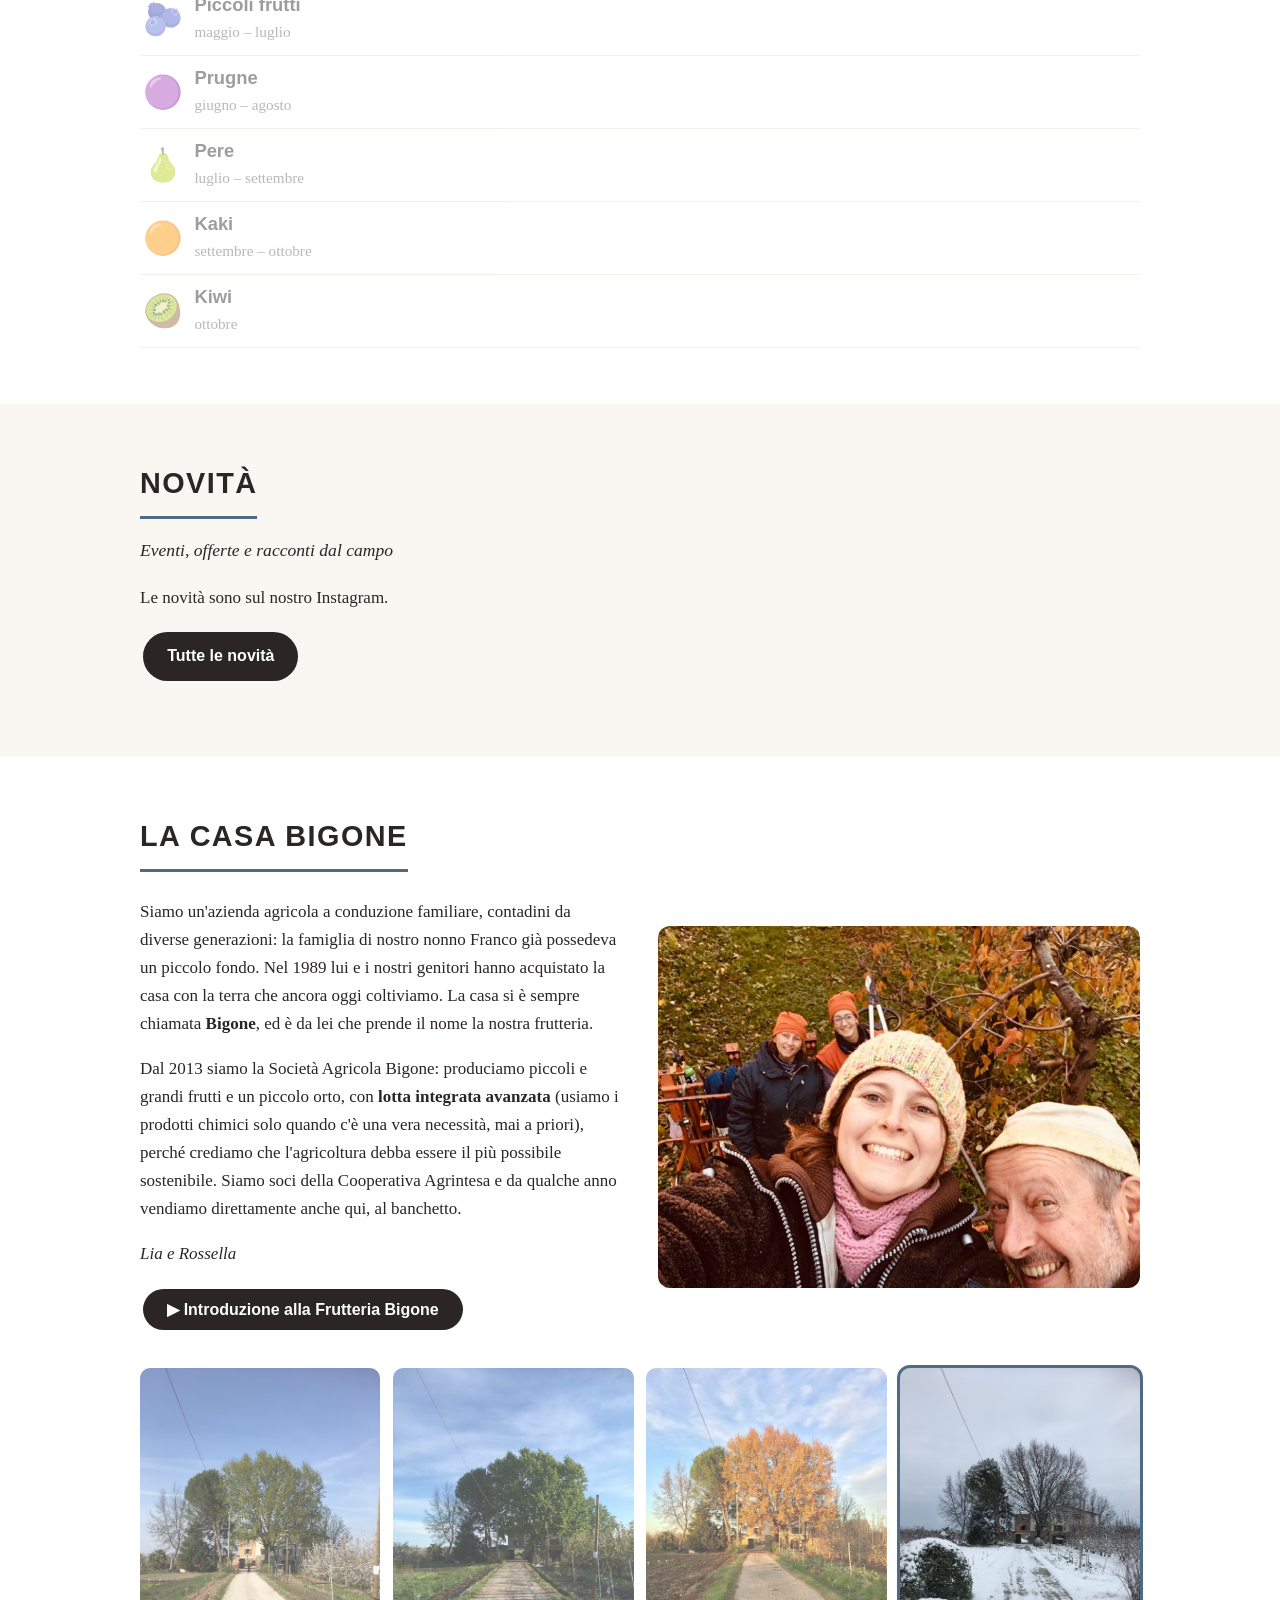
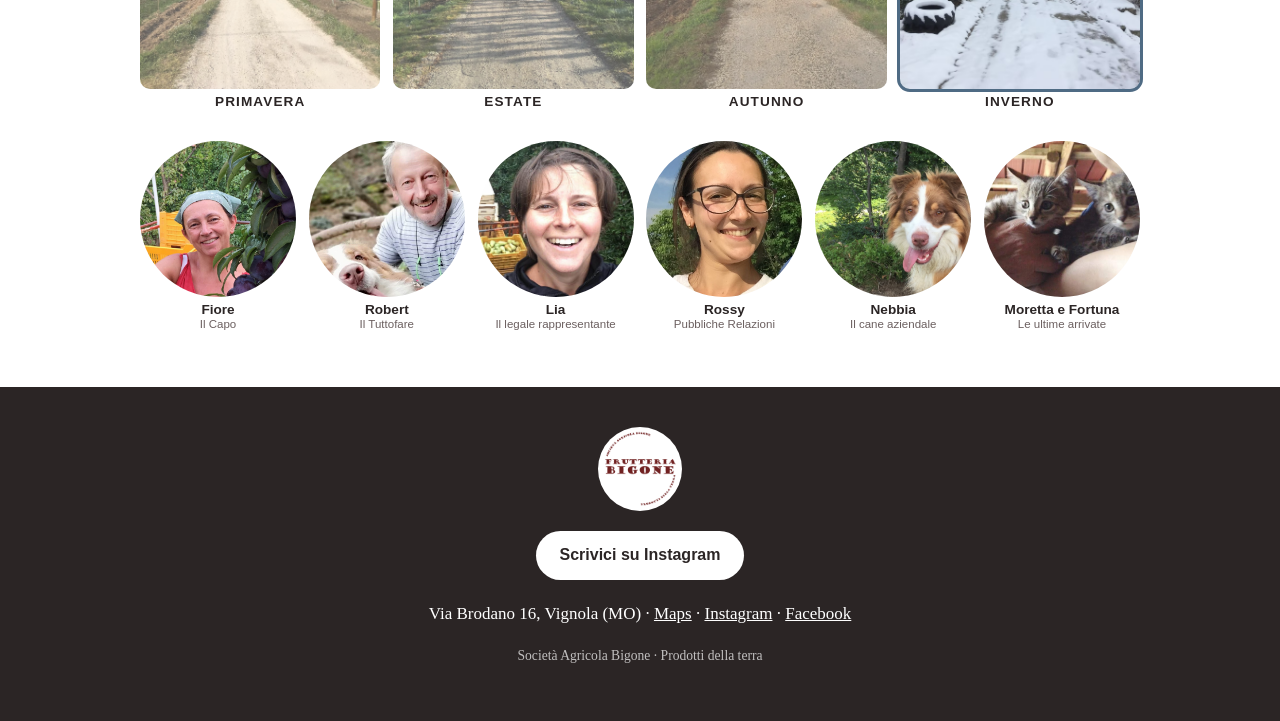
==== commit 22d8d687: "Redesign: cherry hero, Dove e quando con mappa, frutta e orto da Google Sheet, pagina novita Frutta " ====
--- a/site/index.html
+++ b/site/index.html
@@ -1,207 +1,105 @@
 <!DOCTYPE html>
 <html lang="it"><head><meta charset="utf-8"><meta name="viewport" content="width=device-width,initial-scale=1">
-<title>Frutteria Bigone – Vendita diretta frutta e verdura, Vignola (MO)</title>
-<meta name="description" content="Azienda agricola a conduzione familiare a Vignola: ciliegie, pere, piccoli frutti, kaki, kiwi e orto in vendita diretta.">
-<link rel="icon" href="img/logo.png"><link rel="stylesheet" href="style.css"></head><body>
-<div class="bg" aria-hidden="true"><i data-s="primavera" style="background-image:url(img/seasons/spring.jpg)"></i><i data-s="estate" style="background-image:url(img/seasons/summer.jpg)"></i><i data-s="autunno" style="background-image:url(img/seasons/fall.jpg)"></i><i data-s="inverno" style="background-image:url(img/seasons/winter.jpg)"></i></div>
+<title>Frutteria Bigone – Il banchetto della frutta, Vignola (MO)</title>
+<meta name="description" content="Il banchetto della frutta di casa Bigone a Vignola (MO): self-service, sempre aperto. Scopri cosa c'è di stagione.">
+<meta property="og:title" content="Frutteria Bigone – Il banchetto della frutta, Vignola">
+<meta property="og:description" content="Self-service, sempre aperto.">
+<meta property="og:image" content="img/ciliegie.jpg">
+<link rel="icon" href="img/logo.png"><link rel="stylesheet" href="style.css"></head><body data-s="">
+
 <header><a href="#home"><img src="img/logo.png" alt="Frutteria Bigone"></a>
-<button id="bg" class="burger" type="button" aria-expanded="false" aria-controls="mn">☰ <span id="bl"></span></button>
-<div id="mn" class="menu"><nav><a href="#storia">Storia</a><a href="#team">Team</a><a href="#frutti">Frutti</a><a href="#blog">Blog</a><a href="#contatti">Contatti</a></nav>
-<div class="seasons" role="group" aria-label="Scegli la stagione"><button id="oggi" type="button">Oggi</button><button data-s="primavera">Primavera</button><button data-s="estate">Estate</button><button data-s="autunno">Autunno</button><button data-s="inverno">Inverno</button></div></div></header>
+<button id="bg" class="burger" type="button" aria-expanded="false" aria-controls="mn">☰ Menu</button>
+<nav id="mn"><a href="#dove">Dove e quando</a><a href="#frutta">Frutta</a><a href="#novita">Novità</a><a href="#storia">Storia</a>
+<a class="ig" href="https://ig.me/m/_frutteria_bigone">Instagram</a></nav></header>
 
-<div class="hero" id="home"><div><h1><img src="img/titolo.png" alt="Frutteria Bigone"></h1><p>Vendita diretta frutta e verdura<br>Vignola (MO) · Basse di Vignola</p>
-<button class="btn" id="play" type="button">▶ Introduzione alla Frutteria Bigone</button></div></div>
+<div class="hero" id="home"><div>
+<h1><img src="img/titolo.png" alt="Frutteria Bigone"></h1>
+<p class="tag">Il banchetto della frutta di casa Bigone, a Vignola.</p>
+<p class="chip" id="ora"></p>
+<p><a class="btn" href="https://maps.app.goo.gl/VXBxzUMq6dUhdws88" target="_blank" rel="noopener">Come arrivare</a> <a class="btn ghost" href="#frutta">Cosa c'è ora</a></p>
+</div></div>
+
+<section id="dove"><div class="w two"><div><h2>Dove e quando</h2>
+<p><strong>Via Brodano 16, Vignola (MO) 41058</strong><br>Basse di Vignola, a casa nostra.</p>
+<p>Il banchetto è <strong>self-service e sempre aperto</strong>: passate quando volete, la frutta di stagione vi aspetta.</p>
+<p><a class="btn dark" href="https://maps.app.goo.gl/VXBxzUMq6dUhdws88" target="_blank" rel="noopener">Apri in Maps</a>
+<a class="btn dark" href="https://ig.me/m/_frutteria_bigone"><svg class="i" viewBox="0 0 24 24" fill="none" stroke="currentColor" stroke-width="2"><rect x="3" y="3" width="18" height="18" rx="5"/><circle cx="12" cy="12" r="4"/><circle cx="17.5" cy="6.5" r="1" fill="currentColor" stroke="none"/></svg> Scrivici su Instagram</a></p></div>
+<iframe class="map" title="Mappa: Frutteria Bigone" src="https://www.google.com/maps/embed?pb=!1m18!1m12!1m3!1d1423.0372583789176!2d11.025185945314687!3d44.493139912635996!2m3!1f0!2f0!3f0!3m2!1i1024!2i768!4f13.1!3m3!1m2!1s0x477fdf756a911983%3A0x1f0b673e33c49472!2sFrutteria%20Bigone!5e0!3m2!1sen!2sit!4v1794385668316!5m2!1sen!2sit" style="border:0" allowfullscreen loading="lazy" referrerpolicy="strict-origin-when-cross-origin"></iframe>
+</div></section>
+
+<section id="frutta"><div class="w"><h2>Frutta di stagione</h2>
+<p class="sub" id="sn"></p>
+<div class="seasons" role="group" aria-label="Scegli la stagione"><button id="oggi" type="button">Oggi</button><button data-s="primavera">Primavera</button><button data-s="estate">Estate</button><button data-s="autunno">Autunno</button><button data-s="inverno">Inverno</button></div>
+<ul class="list" id="frutti"></ul>
+<div id="orto" hidden><h3>Dall'orto</h3><ul class="list small" id="verdure"></ul></div>
+</div></section>
+
+<section id="novita"><span id="blog"></span><div class="w"><h2>Novità</h2><p class="sub">Eventi, offerte e racconti dal campo</p>
+<div id="posts"></div><p><a class="btn dark" href="novita/">Tutte le novità</a></p></div></section>
+
+<section id="storia"><div class="w"><h2>La casa Bigone</h2>
+<div class="two"><div>
+<p>Siamo un'azienda agricola a conduzione familiare, contadini da diverse generazioni: la famiglia di nostro nonno Franco già possedeva un piccolo fondo. Nel 1989 lui e i nostri genitori hanno acquistato la casa con la terra che ancora oggi coltiviamo. La casa si è sempre chiamata <strong>Bigone</strong>, ed è da lei che prende il nome la nostra frutteria.</p>
+<p>Dal 2013 siamo la Società Agricola Bigone: produciamo piccoli e grandi frutti e un piccolo orto, con <strong>lotta integrata avanzata</strong> (usiamo i prodotti chimici solo quando c'è una vera necessità, mai a priori), perché crediamo che l'agricoltura debba essere il più possibile sostenibile. Siamo soci della Cooperativa Agrintesa e da qualche anno vendiamo direttamente anche qui, al banchetto.</p>
+<p><em>Lia e Rossella</em></p>
+<button class="btn dark" id="play" type="button">▶ Introduzione alla Frutteria Bigone</button></div>
+<img src="img/noi.jpg" alt="Noi della Frutteria Bigone durante la raccolta" loading="lazy"></div>
+
+<div class="stag" aria-label="La casa nelle quattro stagioni">
+<figure data-s="primavera"><img src="img/seasons/spring.jpg" alt="La casa in primavera" loading="lazy"><figcaption>Primavera</figcaption></figure>
+<figure data-s="estate"><img src="img/seasons/summer.jpg" alt="La casa in estate" loading="lazy"><figcaption>Estate</figcaption></figure>
+<figure data-s="autunno"><img src="img/seasons/fall.jpg" alt="La casa in autunno" loading="lazy"><figcaption>Autunno</figcaption></figure>
+<figure data-s="inverno"><img src="img/seasons/winter.jpg" alt="La casa in inverno" loading="lazy"><figcaption>Inverno</figcaption></figure></div>
+
+<div class="team">
+<figure><img src="img/fiore.jpg" alt="Fiore" loading="lazy"><figcaption>Fiore<small>Il Capo</small></figcaption></figure>
+<figure><img src="img/robert.jpg" alt="Robert" loading="lazy"><figcaption>Robert<small>Il Tuttofare</small></figcaption></figure>
+<figure><img src="img/lia.jpg" alt="Lia" loading="lazy"><figcaption>Lia<small>Il legale rappresentante</small></figcaption></figure>
+<figure><img src="img/rossy.jpg" alt="Rossy" loading="lazy"><figcaption>Rossy<small>Pubbliche Relazioni</small></figcaption></figure>
+<figure><img src="img/nebbia.jpg" alt="Nebbia" loading="lazy"><figcaption>Nebbia<small>Il cane aziendale</small></figcaption></figure>
+<figure><img src="img/gattini.jpg" alt="Moretta e Fortuna" loading="lazy"><figcaption>Moretta e Fortuna<small>Le ultime arrivate</small></figcaption></figure></div>
+</div></section>
 
 <dialog id="vd"><button class="x" type="button" aria-label="Chiudi">×</button><h3>Introduzione alla Frutteria Bigone</h3><video id="vid" controls preload="none" playsinline poster="media/poster.jpg"></video></dialog>
 
-<section><div class="w two"><div><h2>Chi siamo</h2>
-<p>Siamo un'azienda agricola a conduzione familiare, contadini da diverse generazioni. Produciamo piccoli e grandi frutti, coltiviamo un piccolo orto per la vendita diretta utilizzando la lotta integrata perché crediamo che l'agricoltura debba essere il più possibile sostenibile, ma anche sopperire alle necessità di tutti.</p></div>
-<img src="img/noi.jpg" alt="Noi della Frutteria Bigone durante la raccolta" loading="lazy"></div></section>
+<footer><img src="img/logo.png" alt="" class="flogo">
+<p><a class="btn" href="https://ig.me/m/_frutteria_bigone">Scrivici su Instagram</a></p>
+<p>Via Brodano 16, Vignola (MO) · <a href="https://maps.app.goo.gl/VXBxzUMq6dUhdws88" target="_blank" rel="noopener">Maps</a> · <a href="https://www.instagram.com/_frutteria_bigone/">Instagram</a> · <a href="https://www.facebook.com/frutteriabigone/">Facebook</a></p>
+<p class="note">Società Agricola Bigone · Prodotti della terra</p></footer>
 
-<section id="storia"><div class="w two"><img src="img/storia-trattore.jpg" alt="Foto d'epoca su un trattore" loading="lazy"><div><h2>La nostra storia</h2>
-<p>Siamo agricoltori da generazioni, la famiglia di nostro nonno Franco già possedeva un piccolo fondo. Per lavorare tutti avevano affittato parte della terra, fino a che nostro nonno insieme ai nostri genitori hanno acquistato nel 1989 la casa con la terra che a tutt'ora coltiviamo. Abbiamo poi aggiunto diversi altri poderi presi in affitto tutti in zona Basse di Vignola. Dal 2013 abbiamo fondato la Società Agricola Bigone, nella quale siamo entrate ognuna alla fine del proprio percorso universitario.</p>
-<p>La nostra azienda aderisce al protocollo di <strong>lotta integrata avanzata</strong>, il che significa che utilizziamo i prodotti chimici ma solo quando c'è la necessità dettata da una avversità già riscontrata sul campo (quindi non utilizziamo fitofarmaci a priori).</p>
-<p>Siamo sempre stati soci della Cooperativa Agrintesa, ma da quest'anno abbiamo deciso di avviare un piccolo punto vendita diretto dei nostri prodotti.</p>
-<p><em>Lia e Rossella</em></p><a class="btn" style="background:var(--b);color:#fff" href="#contatti">Contattaci</a></div></div></section>
+<script src="sheet.js"></script>
+<script>
+const $=q=>document.querySelector(q),B=document.body,H=$('header');
+// Fallback se il foglio non è raggiungibile. Colonne: nome, inizio, fine, emoji.
+let FRUTTA=[['Ciliegie',5,7,'🍒'],['Piccoli frutti',5,7,'🫐'],['Prugne',6,8,'🟣'],['Pere',7,9,'🍐'],['Kaki',9,10,'🟠'],['Kiwi',10,10,'🥝']],ORTO=[];
+let months=[mese()],label=NOMI[mese()-1];
+const quando=(a,f)=>a==1&&f==12?"tutto l'anno":a==f?NOMI[a-1]:`${NOMI[a-1]} – ${NOMI[f-1]}`;
+const fatti=(rows)=>rows.map(r=>[(r[0]||'').trim(),+r[1],+r[2],(r[3]||'').trim()||'●']).filter(r=>r[0]&&r[1]>=1&&r[1]<=12&&r[2]>=1&&r[2]<=12);
+function lista(ul,rows){ul.replaceChildren(...rows.map(r=>({r,on:months.some(m=>inRange(m,r[1],r[2]))})).sort((a,b)=>b.on-a.on).map(({r,on})=>{
+ const li=document.createElement('li'),e=document.createElement('span'),n=document.createElement('b'),q=document.createElement('small');
+ e.className='em'+(r[3]=='●'?' none':'');e.textContent=r[3];n.textContent=r[0];q.textContent=quando(r[1],r[2]);li.append(e,n,q);
+ if(on){const t=document.createElement('i');t.textContent=months.length>1?'In stagione':'Ora';li.append(t)}else li.className='off';return li}))}
+function mostra(){lista($('#frutti'),FRUTTA);lista($('#verdure'),ORTO);$('#orto').hidden=!ORTO.length;
+ $('#sn').textContent=(label==NOMI[mese()-1]?'A ':'In ')+label+(label==NOMI[mese()-1]?': ecco cosa trovate al banchetto.':': ecco cosa trovate in questa stagione.');
+ // Chip nel hero: sempre riferito a oggi
+ const ora=FRUTTA.filter(r=>inRange(mese(),r[1],r[2]));
+ if(ora.length)$('#ora').textContent='Ora al banchetto: '+ora.map(r=>r[3]+' '+r[0]).join(' · ');
+ else{const p=FRUTTA.map(r=>[(r[1]-mese()+12)%12,r]).sort((a,b)=>a[0]-b[0])[0];
+  $('#ora').textContent=p?`La frutta riposa. Si riparte a ${NOMI[p[1][1]-1]}: ${p[1][3]} ${p[1][0]}`:''}}
+function stag(s,click){B.dataset.s=s;document.querySelectorAll('.seasons button').forEach(e=>e.classList.toggle('on',e.dataset.s==s&&click));
+ document.querySelectorAll('.stag figure').forEach(e=>e.classList.toggle('on',e.dataset.s==s));
+ months=click?MESI[s]:[mese()];label=click?s:NOMI[mese()-1];mostra()}
+document.querySelectorAll('.seasons button[data-s]').forEach(b=>b.onclick=()=>stag(b.dataset.s,true));
+$('#oggi').onclick=()=>stag(stagione());
+stag(stagione());
 
-<section id="team"><div class="w"><h2>Il nostro team</h2><p class="sub">Ecco come è composta la nostra azienda</p>
-<div class="grid team">
-<div class="card"><img src="img/fiore.jpg" alt="Fiore" loading="lazy"><div><h3>Fiore</h3><p>Il Capo</p></div></div>
-<div class="card"><img src="img/robert.jpg" alt="Robert" loading="lazy"><div><h3>Robert</h3><p>Il Tuttofare</p></div></div>
-<div class="card"><img src="img/lia.jpg" alt="Lia" loading="lazy"><div><h3>Lia</h3><p>Il legale rappresentante</p></div></div>
-<div class="card"><img src="img/rossy.jpg" alt="Rossy" loading="lazy"><div><h3>Rossy</h3><p>Pubbliche Relazioni</p></div></div>
-<div class="card"><img src="img/nebbia.jpg" alt="Nebbia" loading="lazy"><div><h3>Nebbia</h3><p>Il cane aziendale</p></div></div>
-<div class="card"><img src="img/gattini.jpg" alt="Moretta e Fortuna" loading="lazy"><div><h3>Moretta e Fortuna</h3><p>Le ultime arrivate</p></div></div>
-</div></div></section>
+tab('Frutta').then(rows=>{const f=fatti(rows.slice(1));if(f.length){FRUTTA=f;mostra()}
+ // Se manca il tab Orto Google restituisce il primo tab: lo ignoro se è identico a Frutta.
+ return tab('Orto').then(o=>{if(JSON.stringify(o)!=JSON.stringify(rows)){ORTO=fatti(o.slice(1));mostra()}})}).catch(()=>{});
+tab('Blog').then(rows=>posts($('#posts'),rows,3,false)).catch(()=>{$('#posts').innerHTML='<p>Le novità sono sul nostro Instagram.</p>'});
 
-<section id="frutti"><div class="w"><h2>I nostri frutti</h2><p class="sub">I veri protagonisti del nostro lavoro · <span id="sn"></span>: in cima i frutti di stagione</p>
-<div class="grid">
-<div class="card" data-f="Ciliegie"><img src="img/duroni.jpg" alt="Duroni" loading="lazy"><div><h3>Duroni</h3><p>Dalle varietà più precoci come Early Lory e Bigarreaux, passando per le nuove varietà della famiglia Sweet fino ad arrivare ai più famosi Lapins e Ferrovia, finiamo in bellezza con Sweetheart e Staccato.</p></div></div>
-<div class="card" data-f="Pere"><img src="img/pere-estive.jpg" alt="Pere estive" loading="lazy"><div><h3>Pere estive</h3><p>Le prime pere che raccogliamo, più piccole ma prelibate, fresche e dissetanti: sono Coscia, Santa Maria, Spadoncino.</p></div></div>
-<div class="card" data-f="Prugne"><img src="img/susine.jpg" alt="Susine" loading="lazy"><div><h3>Susine</h3><p>La migliore arma contro la calura estiva: le susine, dolci e dissetanti!</p></div></div>
-<div class="card" data-f="Piccoli frutti"><img src="img/piccoli-frutti.jpg" alt="Piccoli frutti" loading="lazy"><div><h3>Piccoli frutti</h3><p>I più piccoli, ma anche i più importanti per l'alimentazione, oggi li chiamano super food: mirtilli americani, mirtilli rosa, ribes, lamponi, more.</p></div></div>
-<div class="card" data-f="Pere"><img src="img/pere-invernali.jpg" alt="Pere invernali" loading="lazy"><div><h3>Pere invernali</h3><p>Queste sono le ultime pere che raccogliamo, che si riescono a conservare a lungo se tenute in frigo. Sono le pere più dolci: William, Abate Fetel, Conference, Kaiser Alexander.</p></div></div>
-<div class="card" data-f="Kaki"><div class="ph">🍊</div><div><h3>Kaki</h3><p>Loti di Romagna e Rojo Brillante, i kaki tradizionali che si mangiano con il cucchiaino (da assaggiare accompagnati agli amaretti)!! Solo su prenotazione!</p></div></div>
-<div class="card" data-f="Mele"><div class="ph">🍎</div><div><h3>Mele</h3><p>Le mele sono un frutto estivo e invernale, ricche di fibre e vitamina C.</p></div></div>
-<div class="card" data-f="Orto"><img src="img/orto.jpg" alt="Ortaggi dell'orto" loading="lazy"><div><h3>Orto</h3><p>Abbiamo sempre avuto un piccolo orto per il nostro fabbisogno familiare, da quest'anno vorremmo portare anche sulle vostre tavole le nostre verdure preferite!!</p></div></div>
-</div></div></section>
-
-<section id="blog"><div class="w"><h2>Blog</h2><p class="sub">Novità, cataloghi e racconti dal campo</p>
-<div id="posts">
-
-<details open><summary>DEGUSTA VIGNOLA 2026<small>30 marzo</small></summary>
-<p><strong>4° camminata enogastronomica tra i ciliegi in fiore – domenica 12 aprile.</strong></p>
-<p>La passeggiata per ammirare la fioritura dei ciliegi e nel contempo assaggiare prodotti tipici del territorio si svolgerà anche quest'anno, in alcune aziende delle Basse di Vignola, con alcune novità. Da quest'anno si aggiunge la collaborazione di Slow Food, che ha un presidio dedicato alla tutela della Moretta di Vignola, e del Gruppo di documentazione vignolese "Mezaluna".</p>
-<p>Maggiori informazioni: <a href="https://www.visitvignola.it/eventi/de-gusta-vignola-4-edizione/">visitvignola.it</a><br>Iscrizioni: <a href="tel:+393517008797">351 7008797</a> · <a href="mailto:prolocovignola@gmail.com">prolocovignola@gmail.com</a></p></details>
-
-<details><summary>Catalogo di Natale 2024<small>28 novembre 2024 · aggiornato 18 dicembre 2024</small></summary>
-<p>Ecco a voi il nuovo catalogo aggiornato con i prodotti disponibili quest'anno! Seguiteci sui social per avere un'idea visiva di come sono!</p>
-<table>
-<tr><td>Bustine di semi</td><td>€ 2,00</td></tr><tr><td>Sacchettini lavanda</td><td>€ 2,00</td></tr><tr><td>Mele Inored</td><td>€ 2,00/kg</td></tr>
-<tr><td>Bustine aromi (rosmarino, erba Luigia, salvia, melissa, origano, peperoncini)</td><td>€ 2,00</td></tr>
-<tr><td>Mele Inored essiccate</td><td>€ 5,00</td></tr><tr><td>Composte 212 ml (burro di mele e ciliegia dolce)</td><td>€ 5,00</td></tr>
-<tr><td>Succo di mela 720 ml</td><td>€ 5,00</td></tr><tr><td>Kit mela brulè (1 succo, 1 busta di aromi e istruzioni)</td><td>€ 7,00</td></tr>
-<tr><td>Sacchettino aromi per mela brulè</td><td>€ 2,00</td></tr><tr><td>Tisana semplice</td><td>€ 6,00</td></tr>
-<tr><td>Infuso alla frutta (rosa canina, mela, mandarino, karkadè*)</td><td>€ 6,00</td></tr>
-<tr><td>Tisana floreale (tiglio, foglie di mora, erba Luigia, mela)</td><td>€ 6,00</td></tr>
-<tr><td>Sale alla mela</td><td>€ 4,00</td></tr><tr><td>Aglione (rosmarino, aglio, sale*)</td><td>€ 4,00</td></tr>
-<tr><td>Sacchettino legnetti da decorare</td><td>€ 3,00</td></tr><tr><td>Decorazione natalizia</td><td>€ 3,00</td></tr>
-<tr><td>Il miele di Fabio e Mattia* (km 0, via Doccia, Vignola)</td><td>€ 8,00</td></tr></table>
-<p class="note">*prodotti non di nostra produzione</p>
-<p><strong>Confezionamento:</strong> scatolina regalo + € 1,00 · cesta piccola + € 2,00 · cesta grande + € 4,00. Tutti i prodotti si possono combinare per realizzare confezioni regalo su misura! Per qualsiasi domanda o curiosità, siamo a disposizione.</p></details>
-
-<details><summary>Catalogo 2023<small>5 dicembre 2023</small></summary>
-<table>
-<tr><td>Bustine di semi (calendula, girasole, tagete nano)</td><td>€ 1,00</td></tr><tr><td>Lavanda sacchettino</td><td>€ 2,00</td></tr>
-<tr><td>Bustine aromi (rosmarino, erba Luigia, salvia, melissa, origano, peperoncini)</td><td>€ 2,00</td></tr>
-<tr><td>Buste essiccati (mele, mele alla cannella, tarassaco, alloro)</td><td>€ 3,00</td></tr><tr><td>Spugna di luffa</td><td>€ 2,00</td></tr>
-<tr><td>Sapone scrub luffa (glicerina alla lavanda con luffa all'interno)</td><td>€ 5,00</td></tr>
-<tr><td>Composte 212 ml (burro di mele e ciliegia dolce)</td><td>€ 5,00</td></tr><tr><td>Nettare di mela 720 ml</td><td>€ 5,00</td></tr>
-<tr><td>Kit mela brulè (1 succo, 1 busta di aromi e istruzioni)</td><td>€ 7,00</td></tr><tr><td>Zucca spaghetti e violine</td><td>€ 4,00</td></tr>
-<tr><td>Mele Inored e Fuji</td><td>€ 1,00/kg</td></tr><tr><td>Infuso alla frutta "Mangia e bevi"</td><td>€ 8,00</td></tr>
-<tr><td>Tisane (floreale, "Di gamb ed sresa")</td><td>€ 6,00</td></tr><tr><td>Sali aromatizzati</td><td>€ 3,50</td></tr>
-<tr><td>Scatolina con tre sali</td><td>€ 10,00</td></tr><tr><td>Il miele di Fabio e Mattia (km 0, via Doccia, Vignola)</td><td>€ 8,00</td></tr></table>
-<p><strong>Confezionamento:</strong> scatolina regalo + € 1,00 · bauletto chiuso + € 2,00 · cesta grande + € 6,00. Tutti i prodotti si possono combinare per realizzare confezioni regalo su misura!</p></details>
-
-<details><summary>Le novità natalizie 2023<small>24 novembre 2022 · aggiornato 5 dicembre 2023</small></summary>
-<p>Il Natale è già alle porte, e qui in Frutteria abbiamo aggiunto un po' di novità rispetto ai prodotti dello scorso anno.</p>
-<ul><li><strong>Composta di ciliegie</strong> dolce</li>
-<li><strong>Nettare di mele:</strong> succo di mela con polpa, in vaso da 750 ml, prodotto con le nostre mele Inored</li>
-<li><strong>Burro di mele:</strong> composta dolce e vellutata di mele Golden, in vasetto da 212 ml</li>
-<li><strong>Kit Melabrulè:</strong> una bottiglia di succo di mela e un sacchettino di aromi; basta aggiungere 500 ml di acqua e far bollire qualche minuto per ottenere una bevanda calda e speziata, che ricorda il vin brulè!</li>
-<li><strong>Sali aromatizzati:</strong> cacao e peperoncino · ortica e piantaggine · gomasio al finocchio · mela · pomodoro · elicriso</li>
-<li><strong>Tisane:</strong> infuso alla frutta "Mangia&amp;Bevi" (mela, susina, ciliegie, rosa canina) · tisana "Floreale" (fiori di sambuco, elicriso, mela essiccata) · tisana "Di Gamb dal Sresi" (peduncoli di ciliegia, mela, cannella)</li></ul>
-<p>Rimangono come lo scorso anno i prodotti essiccati, le luffe, il miele, mele e zucche, le bustine di semi di fiori, la lavanda. Vi presenteremo i nuovi prodotti in modo più approfondito sui social, restate aggiornati!</p></details>
-
-<details><summary>Aperincampo!!<small>23 maggio 2022</small></summary>
-<p>Abbiamo iniziato la nuova stagione di raccolta della frutta, il nostro punto vendita self-service è di nuovo aperto e ci siamo già lanciati a capofitto nelle nostre piante di ciliegie... ma quest'anno abbiamo pensato per voi a una novità! Per farvi gustare ciliegie freschissime e alcuni dei nostri prodotti lavorati, vi accogliamo tra le piante di ciliegio nel fresco della sera (speriamo) per un aperitivo insieme!</p>
-<p>Speriamo di cuore vi possa piacere la nostra iniziativa!</p></details>
-
-<details><summary>Catalogo Natale 2021<small>11 novembre 2021 · aggiornato 12 novembre 2021</small></summary>
-<p>Scegliete voi come comporre le vostre ceste!</p>
-<table>
-<tr><td>Bustina di semi di fiori</td><td>€ 1,00</td></tr><tr><td>Peperoncini essiccati, 12 g</td><td>€ 2,00</td></tr><tr><td>Sacchettino lavanda essiccata per cassetti</td><td>€ 2,00</td></tr>
-<tr><td>Spugna ecologica di luffa</td><td>€ 3,00</td></tr><tr><td>Zucca spaghetti piccola (con ricetta, per circa 2 persone)</td><td>€ 3,00</td></tr>
-<tr><td>Zucca spaghetti grande (con ricetta, per circa 4 persone)</td><td>€ 4,00</td></tr><tr><td>Succo di ciliegia 200 ml</td><td>€ 3,00</td></tr>
-<tr><td>Composta 314 ml (pere William, susine Black Splendor, ciliegie "la Brusca")</td><td>€ 5,00</td></tr><tr><td>Tris di composte</td><td>€ 15,00</td></tr>
-<tr><td>Zucca a fiasco – capanna per il presepe</td><td>€ 15,00</td></tr><tr><td>Lampada zucca a fiasco (prenotazione 5 giorni prima)</td><td>€ 30,00</td></tr>
-<tr><td>Il miele di Fabio e Mattia, km 0, 350 g (via Doccia, Vignola)</td><td>€ 7,00</td></tr>
-<tr><td>Birra agricola NonSoloSpina km 0, 500 ml (Etherea-ALE, Impavida-IPA)</td><td>€ 7,00</td></tr></table>
-<p><strong>Confezionamento:</strong> prodotto singolo con segnalibro all'uncinetto € 2,00 · cesta piccola € 5,00 (cestino in legno, candela alla ciliegia, segnalibro, pigne, biglietto d'auguri fatto a mano e allestimento) · cesta grande € 6,00 (cesto in legno, candela alla ciliegia, segnalibro, decorazioni natalizie all'uncinetto, pigne, biglietto d'auguri fatto a mano e allestimento).</p>
-<p><strong>Esempi:</strong> composta con segnalibro € 7 · cesta piccola con 1 succo, 1 composta, peperoncino, spugna, zucca piccola € 21 · cesta grande con 1 succo, 2 composte, 1 birra, bustina di semi, 1 miele, lavanda, zucca grande € 40.</p>
-<p>Per qualunque dubbio contattateci e saremo felici di potervi aiutare.</p></details>
-
-<details><summary>Le erbe di campo<small>26 febbraio 2020 · di Lia</small></summary>
-<div class="imgs"><img src="img/erbe1.jpg" alt="Erbe di campo"><img src="img/erbe2.jpg" alt="Erbe di campo"></div>
-<p>Vi è mai capitato di notare signore di una certa età ai bordi delle strade di campagna con delle sporte in mano, chinate a raccogliere erbe? A me hanno sempre incuriosito moltissimo, e guardandole pensavo a tutta la campagna che ho a disposizione piena di piante ed erbe spontanee che per noi sono infestanti e che invece potrebbero essere cibo!</p>
-<p>Questa curiosità mi ha portato a leggere libri per imparare a usare quello che la natura ci offre in modo gratuito, ma ho riscontrato delle difficoltà: oltre alle più conosciute come il tarassaco e le ortiche, come potevo riconoscere con certezza le erbe da un libro? Poi in un corso sulle piante aromatiche ho conosciuto una docente davvero speciale: Beatrice Calia, l'Erbana, una vera esperta di piante selvatiche. Passeggiando con lei abbiamo potuto imparare a riconoscere diverse piante interessanti e soprattutto ottime ricette per gustarle al meglio.</p>
-<p>La prima che ho ritrovato, che in estate è molto presente in tutto il nostro cortile, è la <strong>portulaca</strong>: una succulenta dalle foglie tenerissime, ama il caldo e sopravvive nelle zone di passaggio, è ottima cruda in insalata con pomodori, cetrioli e magari condita con lo yogurt! In mezzo ai filari vedo spesso la <strong>malva</strong>, dai riconoscibili fiori violacei; il <strong>tarassaco</strong> (o dente di leone, da noi "piscialetto"), le cui foglie giovani sono davvero ottime saltate in padella, con aglio e olio. Sul finire dell'estate in mezzo alle grandi piante di pere abate abbiamo tantissima <strong>piantaggine</strong>, ottima cotta da mangiare accompagnata alle lenticchie!</p>
-<p>Tanti sono anche i fiori che si possono mangiare: dalle violette alle primule, passando per calendula, topinambur e acacia... per non parlare del fiore più amato dai bambini: la camomilla!! Ho ancora tante ricette da sperimentare e tante nuove selvatiche da scoprire e da riportare in campo (per quest'anno mi accontento di seminare camomilla e borragine).</p>
-<p><strong>Poche e semplici regole</strong> se pensate di cogliere piante dei campi:</p>
-<ul><li>raccogliere solo le erbe che si consumano, conoscendo il luogo in cui si raccolgono: attenzione a luoghi inquinati, ai possibili fitofarmaci in caso di campi coltivati, ai bordi delle strade e di fossi che potrebbero essere stati diserbati;</li>
-<li>essere assolutamente certi di riconoscere quello che si raccoglie, inizialmente meglio per diretta indicazione di una persona più esperta (internet e i libri non bastano!!).</li></ul></details>
-
-<details><summary>I nostri piccoli frutti<small>18 febbraio 2020 · aggiornato 27 febbraio 2020</small></summary>
-<div class="imgs"><img src="img/pf1.jpg" alt="Piccoli frutti"><img src="img/pf2.jpg" alt="Piccoli frutti"></div>
-<p>La nostra passione per i piccoli frutti è nata con i mirtilli giganti americani: nel 2015 ci è capitata l'occasione di andare in Valtellina a vedere un mirtilleto. Robert è andato e ci ha portato a casa 15 piante di mirtilli già grandi. Sono stati un esperimento: non conoscevamo nessuno che li avesse nelle nostre zone e non sapevamo che problemi avremmo incontrato.</p>
-<p><strong>Come coltivare i piccoli frutti.</strong> Il primo ostacolo era l'acidità del terreno: alla pianta di mirtillo serve un terreno acido e sciolto mentre il nostro è basico e argilloso, quindi abbiamo tenuto i mirtilli in grandi vasi dotati di un impianto d'irrigazione. Tenere le piante in vaso comporta diverse problematiche, ma le abbiamo gestite bene ed ora abbiamo esteso la nostra produzione con grande successo.</p>
-<p>Visto il nostro interesse nascente ci siamo cimentati nella produzione di lamponi, grazie a uno zio che ne aveva in eccesso, perché è una pianta infestante quindi dopo poco tende a fare un grosso cespuglio scomodo da raccogliere. Rossella ha fatto un corso sui piccoli frutti, così abbiamo capito come fare l'impianto e speriamo di vederne presto i frutti. Da allora abbiamo iniziato a cercare altri piccoli frutti altrettanto interessanti:</p>
-<ul><li>i mirtilli siberiani, i primi frutti che raccogliamo, bruschissimi ma ottimi per le salse;</li><li>il ribes, bianco, nero e rosso;</li>
-<li>il jostaberry, incrocio tra ribes nero e uva spina, con un gusto particolare che ricorda il basilico;</li><li>i lamponi rossi e gialli, gusto imbattibile;</li>
-<li>i mirtilli rosa, una rivelazione per l'incredibile dolcezza che fa pensare alla pesca;</li><li>l'uva giapponese, simile a un lampone un po' più acidulo;</li>
-<li>il famosissimo goji (ci asteniamo dai commenti, non lo capiamo);</li><li>i mini kiwi, o meglio actinidia arguta.</li></ul>
-<p>Quest'anno ne abbiamo comprati dei nuovi, ma solo il tempo dirà se sono buoni e se si riescono a coltivare qui da noi: il mojo berry (frutto dell'anno 2017, molto simile al gelso), il sambuco (per fare il famosissimo Hugo), il lampone Black Jewel di colore nero che dovrebbe essere il più dolce e infine l'antica uva spina.</p>
-<p>Questi piccoli frutti hanno grandi proprietà: chi è ricco di vitamina C (come il ribes nero, usato anche in erboristeria), chi di antiossidanti (come i mirtilli), antinfiammatori, sono ottimi per le diete ipocaloriche e come snack spezzafame. Sono fantastici nelle macedonie, nei dolci e anche per fare le marmellate. Non vediamo l'ora di condividerli con voi.</p></details>
-
-<details><summary>Ciliegie o duroni?<small>18 febbraio 2020</small></summary>
-<div class="imgs"><img src="img/cil1.jpg" alt="Ciliegie"><img src="img/cil2.jpg" alt="Ciliegie"><img src="img/cil3.jpg" alt="Ciliegie"><img src="img/cil4.jpg" alt="Ciliegie"><img src="img/cil5.jpg" alt="Ciliegie"></div>
-<p>Ogni volta che porto delle ciliegie a qualcuno questo mi chiede: "Ma sono ciliegie o duroni?"... Domanda difficile! Diciamo che è come se qualcuno chiedesse se Nebbia è un pastore o un cane, uno non esclude l'altro.</p>
-<h3>Moretta di Vignola</h3>
-<p>Un vignolese quando si parla di ciliegie subito pensa alla perfetta ed inimitabile Moretta di Vignola, per noi motivo di grande orgoglio. Subito pensiamo a quelle vecchie foto di piante di dieci metri, con lunghe scale e banconi colmi di ciliegie "da far su" (cernire).</p>
-<h3>Molteplici varietà di ciliegie</h3>
-<p>Nella nostra zona fino a 50 anni fa si producevano Morette, che hanno lo svantaggio di essere tenere quindi molto delicate e inadatte al trasporto, ma estremamente dolci e quindi molto usate nell'industria. Le altre varietà coltivate erano duroni come il nero primo, anellone, nero secondo, con la caratteristica di essere più sodi: furono loro, con l'apertura delle dogane, a essere esportati e a rendere Vignola famosa per le sue ciliegie. Altra varietà antica è il durone della Marca (o marchigiano): quelle dolci ciliegie bianche o con la facciata rosa poco conosciute in Italia ma amate dagli americani, ottime fresche e famose per la conservazione sotto spirito.</p>
-<p>Da qua in avanti sono nate tantissime nuove varietà, dalle primizie che partono a metà maggio alle più tardive che arrivano a fine giugno; ultime arrivate ma già IGP sono la famiglia Sweet inventate dall'Università di Bologna.</p>
-<h3>Quindi sono ciliegie o duroni?</h3>
-<p>Le ciliegie sono tutti quei frutti rossi, neri o bianchi con il picciolo e un unico nocciolo al centro; possono essere divise in duroni o tenerine a seconda di quanto sono sode, infine declinate nelle infinite varietà. Menzione a parte per la famiglia delle ciliegie acide, che sono proprio una specie diversa, come amarene, visciole e marasche. Esempi: la Moretta di Vignola è una ciliegia tenerina; il Marchigiano e la Celeste sono ciliegie duroni.</p>
-<p>Mentre sto scrivendo questo breve articolo è metà febbraio e mi è venuta una voglia incredibile del "temp ed goier", cioè il tempo della raccolta delle ciliegie, quindi di frutta fresca raccolta e mangiata.</p></details>
-</div>
-</div></section>
-
-<section id="contatti"><div class="w two"><div><h2>Dove trovarci</h2>
-<p><strong>Via Brodano 16<br>Vignola (MO) 41058</strong></p>
-<p>✉ <a href="mailto:bobobigone@gmail.com">bobobigone@gmail.com</a><br>
-Rossella: <a href="tel:+393348460161">+39 334 846 0161</a><br>
-Lia: <a href="tel:+393335409824">+39 333 540 9824</a></p>
-<p><a class="btn" style="background:var(--b);color:#fff" href="https://www.google.com/maps/search/?api=1&query=Via+Brodano+16+Vignola">Apri su Google Maps</a></p></div>
-<img src="img/noi.jpg" alt="Noi della Frutteria Bigone" loading="lazy"></div></section>
-
-<footer><img src="img/logo.png" alt="" style="height:90px;margin:auto;background:#fff;border-radius:50%;padding:4px">
-<div class="soc"><a href="https://www.instagram.com/_frutteria_bigone/"><img src="img/ig.png" alt="Instagram"></a><a href="https://www.facebook.com/frutteriabigone/"><img src="img/fb.png" alt="Facebook"></a></div>
-<p>Società Agricola Bigone · Prodotti della terra · Vignola (MO)</p></footer>
-<script>
-const SHEET='1xgYUz4A8sXPU6lhXWtXICbGKg9SKU5H1Q1ApiGF2TDw';
-const csvUrl=t=>`https://docs.google.com/spreadsheets/d/${SHEET}/gviz/tq?tqx=out:csv&sheet=${encodeURIComponent(t)}`;
-// Copia di riserva se il foglio non è raggiungibile
-let FRUTTA=[['Ciliegie',5,7],['Prugne',6,8],['Pere',7,9],['Kaki',9,10],['Kiwi',10,10],['Orto',1,12],['Piccoli frutti',5,7]];
-const MESI={primavera:[3,4,5],estate:[6,7,8],autunno:[9,10,11],inverno:[12,1,2]};
-const $=q=>document.querySelector(q),B=document.body,cap=s=>s[0].toUpperCase()+s.slice(1);
-const mese=()=>new Date().getMonth()+1,cur=()=>Object.keys(MESI).find(s=>MESI[s].includes(mese()));
-const NOMI=['gennaio','febbraio','marzo','aprile','maggio','giugno','luglio','agosto','settembre','ottobre','novembre','dicembre'];
-const inRange=(m,a,f)=>a<=f?m>=a&&m<=f:m>=a||m<=f; // fine < inizio = stagione a cavallo d'anno
-function csv(t){const r=[];let row=[],c='',q=false;for(let i=0;i<t.length;i++){const x=t[i];
- if(q){if(x=='"'){if(t[i+1]=='"'){c+='"';i++}else q=false}else c+=x}
- else if(x=='"')q=true;else if(x==','){row.push(c);c=''}else if(x=='\n'||x=='\r'){if(x=='\r'&&t[i+1]=='\n')i++;row.push(c);r.push(row);row=[];c=''}else c+=x}
- if(c||row.length){row.push(c);r.push(row)}return r}
-let months=[mese()],label=NOMI[mese()-1];
-function show(){const n=name=>{const f=FRUTTA.find(x=>x[0].toLowerCase()==name.toLowerCase());return f&&months.some(m=>inRange(m,f[1],f[2]))};
- document.querySelectorAll('[data-f]').forEach(c=>{const y=n(c.dataset.f);c.classList.toggle('off',!y);c.style.order=y?0:1});
- $('#sn').textContent=cap(label);$('#bl').textContent=cap(B.dataset.s)}
-function season(s,click){B.dataset.s=s;
- document.querySelectorAll('.bg i').forEach(e=>e.classList.toggle('on',e.dataset.s==s));
- document.querySelectorAll('.seasons button').forEach(e=>e.classList.toggle('on',e.dataset.s==s));
- if(click){months=MESI[s];label=s}else{months=[mese()];label=NOMI[mese()-1]}show()}
-document.querySelectorAll('.seasons button').forEach(b=>b.onclick=()=>season(b.dataset.s,true));
-$('#oggi').onclick=()=>season(cur());
-const H=$('header'),shut=()=>{H.classList.remove('open');$('#bg').setAttribute('aria-expanded',false)};
+H.querySelectorAll('nav a').forEach(a=>a.addEventListener('click',()=>{H.classList.remove('open');$('#bg').setAttribute('aria-expanded',false)}));
 $('#bg').onclick=()=>$('#bg').setAttribute('aria-expanded',H.classList.toggle('open'));
-document.querySelectorAll('#mn a,#mn button').forEach(e=>e.addEventListener('click',shut));
-season(cur());
-fetch(csvUrl('Frutta')).then(r=>r.ok?r.text():Promise.reject()).then(t=>{
- const rows=csv(t).slice(1).map(r=>[r[0].trim(),+r[1],+r[2]]).filter(r=>r[0]&&r[1]>=1&&r[1]<=12&&r[2]>=1&&r[2]<=12);
- if(rows.length){FRUTTA=rows;show()}}).catch(()=>{});
-// Blog: foglio "Blog" con colonne Titolo | Data | Testo | Link | Titolo link. Se manca, restano gli articoli statici.
-fetch(csvUrl('Blog')).then(r=>r.ok?r.text():Promise.reject()).then(t=>{
- const rows=csv(t);if(!rows.length||rows[0][0].trim().toLowerCase()!='titolo')return;
- const box=$('#posts'),posts=rows.slice(1).filter(r=>r[0]&&r[0].trim()).reverse(),N=5; // ultima riga del foglio = primo articolo
- if(!posts.length)return;
- const els=posts.map((r,i)=>{const d=document.createElement('details'),s=document.createElement('summary'),sm=document.createElement('small');
-  s.append(r[0].trim());sm.textContent=(r[1]||'').trim();s.append(sm);d.append(s);d.open=i==0;d.hidden=i>=N;
-  (r[2]||'').split(/\n+/).filter(p=>p.trim()).forEach(p=>{const e=document.createElement('p');e.textContent=p.trim();d.append(e)});
-  const u=(r[3]||'').trim();if(/^(https?:\/\/|mailto:|tel:)/i.test(u)){const p=document.createElement('p'),a=document.createElement('a');a.href=u;a.textContent=(r[4]||'').trim()||u;if(u[0]=='h'||u[0]=='H'){a.target='_blank';a.rel='noopener'}p.append(a);d.append(p)}return d});
- box.replaceChildren(...els);
- if(els.length>N){const b=document.createElement('button');b.type='button';b.className='btn more';b.textContent=`Mostra tutti gli articoli (${els.length})`;
-  b.onclick=()=>{els.forEach(e=>e.hidden=false);b.remove()};box.append(b)}
-}).catch(()=>{});
 const d=$('#vd'),v=$('#vid');
 $('#play').onclick=()=>{if(!v.src)v.src='media/presentazione.mp4';d.showModal()};
 const stop=()=>{v.pause();d.close()};$('#vd .x').onclick=stop;d.onclick=e=>{if(e.target==d)stop()};d.onclose=()=>v.pause();
--- a/site/style.css
+++ b/site/style.css
@@ -1,65 +1,71 @@
-:root{--ink:#2b2525;--acc:#7a8f5a;--panel:rgba(255,255,255,.93)}
+:root{--ink:#2b2525;--acc:#5e8f4a;--cream:#faf6f1;--line:#e7ddd2}
 body[data-s=primavera]{--acc:#5e8f4a}body[data-s=estate]{--acc:#b8861b}
 body[data-s=autunno]{--acc:#b4581f}body[data-s=inverno]{--acc:#4f6b84}
-*{box-sizing:border-box}html{scroll-behavior:smooth}
-body{margin:0;font:17px/1.65 Georgia,'Times New Roman',serif;color:var(--ink);background:#222}
-h1,h2,h3,nav,button,.btn{font-family:'Helvetica Neue',Arial,sans-serif}
-.bg{position:fixed;inset:0;z-index:-1;background:#222}
-.bg i{position:absolute;inset:0;background-size:cover;background-position:center;opacity:0;transition:opacity 1.2s}.bg i.on{opacity:1}
-.bg::after{content:"";position:absolute;inset:0;background:rgba(0,0,0,.22)}
-h2{font-size:1.9rem;margin:0 0 .3em;letter-spacing:.06em;text-transform:uppercase;padding-bottom:.35em;border-bottom:3px solid var(--acc);display:inline-block}
-h3{margin:.2em 0}a{color:var(--ink)}img{max-width:100%;display:block}
-header{position:sticky;top:0;z-index:9;background:var(--panel);backdrop-filter:blur(6px);display:flex;align-items:center;gap:1rem;flex-wrap:wrap;justify-content:space-between;padding:.4rem 1.2rem}
+*{box-sizing:border-box}html{scroll-behavior:smooth;scroll-padding-top:70px}
+body{margin:0;font:17px/1.65 Georgia,'Times New Roman',serif;color:var(--ink);background:var(--cream)}
+h1,h2,h3,nav,button,.btn,summary{font-family:'Helvetica Neue',Arial,sans-serif}
+h1{margin:0}h2{font-size:1.8rem;margin:0 0 .3em;letter-spacing:.05em;text-transform:uppercase;padding-bottom:.3em;border-bottom:3px solid var(--acc);display:inline-block}
+h3{margin:1.5rem 0 .4rem;color:var(--ink)}a{color:var(--ink)}img{max-width:100%;display:block}
+
+header{position:sticky;top:0;z-index:9;background:#fff;border-bottom:1px solid var(--line);display:flex;align-items:center;justify-content:space-between;flex-wrap:wrap;gap:.5rem 1rem;padding:.4rem 1.2rem}
 header>a img{height:52px}
-nav a{margin-right:1rem;text-decoration:none;font-weight:600;font-size:.85rem;text-transform:uppercase;letter-spacing:.06em}
-nav a:hover{color:var(--acc)}
-.seasons{display:flex;gap:.3rem}.seasons button{border:1px solid #bbb;background:#fff;border-radius:2rem;padding:.3rem .8rem;font-size:.8rem;cursor:pointer;color:var(--ink)}
+nav{display:flex;align-items:center;gap:1.2rem;flex-wrap:wrap}
+nav a{text-decoration:none;font-weight:600;font-size:.85rem;text-transform:uppercase;letter-spacing:.06em}
+nav a:hover{color:var(--acc)}nav a.ig{background:var(--ink);color:#fff;padding:.4rem .9rem;border-radius:2rem}
+.burger{display:none;border:1px solid #bbb;background:#fff;border-radius:2rem;padding:.4rem .9rem;font-size:.95rem;cursor:pointer;color:var(--ink)}
+
+.hero{min-height:85vh;display:grid;place-items:center;text-align:center;color:#fff;padding:2.5rem 1.2rem;text-shadow:0 2px 12px rgba(0,0,0,.55);
+background:linear-gradient(rgba(0,0,0,.28),rgba(0,0,0,.5)),url(img/ciliegie.jpg) center 40%/cover}
+.hero h1 img{width:min(560px,86vw);margin:auto;filter:brightness(0) invert(1) drop-shadow(0 2px 10px rgba(0,0,0,.55))}
+.tag{font-size:1.3rem;margin:1rem 0}
+.chip{display:inline-block;background:rgba(255,255,255,.92);color:var(--ink);text-shadow:none;border-radius:2rem;padding:.35rem 1rem;font:600 .95rem 'Helvetica Neue',Arial,sans-serif;margin:.2rem 0 1.2rem}.chip:empty{display:none}
+.btn{display:inline-block;background:#fff;color:var(--ink);border:0;padding:.7rem 1.5rem;border-radius:2rem;text-decoration:none;font-weight:700;font-size:1rem;cursor:pointer;text-shadow:none;margin:.2rem}
+.btn:hover{background:var(--acc);color:#fff}.btn.ghost{background:transparent;color:#fff;border:2px solid #fff}.btn.ghost:hover{background:#fff;color:var(--ink)}
+.btn.dark{background:var(--ink);color:#fff}.btn.dark:hover{background:var(--acc)}
+.i{width:1.1em;height:1.1em;display:inline;vertical-align:-.15em}
+
+section{padding:3.5rem 1.2rem}section:nth-of-type(even){background:#fff}
+.w{max-width:1000px;margin:auto}.sub{font-size:1.1rem;font-style:italic;margin:.5rem 0 1.2rem}
+.two{display:grid;grid-template-columns:1fr 1fr;gap:2.2rem;align-items:center}
+.two>img,.map{border-radius:12px;width:100%}.map{height:340px}
+
+.seasons{display:flex;gap:.4rem;flex-wrap:wrap;margin-bottom:1.2rem}
+.seasons button{border:1px solid #bbb;background:#fff;border-radius:2rem;padding:.35rem .9rem;font-size:.85rem;cursor:pointer;color:var(--ink)}
 .seasons button.on{background:var(--acc);border-color:var(--acc);color:#fff}
-.hero{min-height:82vh;display:grid;place-items:center;text-align:center;color:#fff;padding:2rem;text-shadow:0 2px 14px rgba(0,0,0,.6)}
-.hero h1{margin:0}.hero h1 img{width:min(560px,86vw);margin:auto;filter:brightness(0) invert(1) drop-shadow(0 2px 10px rgba(0,0,0,.55))}
-.hero p{font-size:1.25rem;margin:.5rem 0 1.6rem}
-.btn{display:inline-block;background:#fff;color:var(--ink);border:0;padding:.75rem 1.6rem;border-radius:2rem;text-decoration:none;font-weight:700;font-size:1rem;cursor:pointer;text-shadow:none}
-.btn:hover{background:var(--acc);color:#fff}
-section{padding:1.5rem}
-.w{max-width:1000px;margin:auto;background:var(--panel);border-radius:16px;padding:2.5rem}
-.sub{font-size:1.1rem;margin:.5rem 0 1.8rem;font-style:italic}
-.two{display:grid;grid-template-columns:1fr 1fr;gap:2.5rem;align-items:center}
-.two img{border-radius:12px}
-.grid{display:grid;grid-template-columns:repeat(auto-fill,minmax(210px,1fr));gap:1.3rem}
-.card{background:#fff;border-radius:12px;overflow:hidden;box-shadow:0 3px 12px rgba(0,0,0,.14);position:relative;transition:opacity .4s,filter .4s}
-.card img,.ph{aspect-ratio:1;object-fit:cover;width:100%}.ph{display:grid;place-items:center;font-size:4rem;background:#eee}
-.card div{padding:1rem}.card p{margin:.3rem 0 0;font-size:.95rem}
-.card.off{opacity:.5;filter:grayscale(.6)}
-.card[data-f]:not(.off)::after{content:"Di stagione";position:absolute;top:.6rem;left:.6rem;background:var(--acc);color:#fff;font:700 .7rem 'Helvetica Neue',Arial,sans-serif;text-transform:uppercase;letter-spacing:.06em;padding:.25rem .6rem;border-radius:1rem}
-.team .card{text-align:center}.team .card div{padding:.8rem}.team p{font-style:italic;margin:0}
-details{background:#fff;border-left:5px solid var(--acc);border-radius:8px;margin:1rem 0;padding:.8rem 1.2rem;box-shadow:0 2px 8px rgba(0,0,0,.1)}
-summary{cursor:pointer;font:700 1.05rem 'Helvetica Neue',Arial,sans-serif}
-summary small{color:#777;font-weight:400;margin-left:.6rem}
-details .imgs{display:flex;gap:.6rem;flex-wrap:wrap;margin:.8rem 0}details .imgs img{height:160px;border-radius:8px;width:auto}
-table{border-collapse:collapse;width:100%}td{padding:.35rem 0;border-bottom:1px dotted #bbb}td:last-child{text-align:right;white-space:nowrap;font-weight:700}
-.note{font-size:.85rem;opacity:.8}
-footer{background:rgba(20,16,16,.82);color:#fff;padding:2.5rem 1.5rem;text-align:center;margin-top:1.5rem}footer a{color:#fff}
-footer>img{height:84px;margin:auto;background:#fff;border-radius:50%;padding:4px}
-footer .soc img{display:inline;height:34px;margin:.5rem .3rem}
+.list{list-style:none;margin:0;padding:0}
+.list li{display:grid;grid-template-columns:2.4rem 1fr auto;column-gap:.8rem;align-items:center;padding:.6rem .2rem;border-bottom:1px solid var(--line)}
+.list .em{grid-row:1/3;font-size:2rem;text-align:center}.list b{grid-column:2;font:700 1.15rem 'Helvetica Neue',Arial,sans-serif;line-height:1.2}
+.list small{grid-column:2;color:#6b5f5f;font-size:.95rem}.list i{grid-column:3;grid-row:1/3}
+.list i{font:700 .7rem 'Helvetica Neue',Arial,sans-serif;text-transform:uppercase;letter-spacing:.06em;background:var(--acc);color:#fff;border-radius:1rem;padding:.2rem .6rem;font-style:normal}
+.list li.off{opacity:.45}.list.small .em{font-size:1.3rem}.list.small b{font-size:1rem}
+
+details{background:#fff;border-left:5px solid var(--acc);border-radius:8px;margin:.9rem 0;padding:.8rem 1.2rem;box-shadow:0 2px 8px rgba(0,0,0,.08)}
+section:nth-of-type(even) details{background:var(--cream)}
+summary{cursor:pointer;font-weight:700;font-size:1.05rem}summary small{color:#777;font-weight:400;margin-left:.6rem}
+details[hidden]{display:none}.btn.more{display:block;margin:1rem auto 0;background:var(--acc);color:#fff}
+
+.stag{display:grid;grid-template-columns:repeat(4,1fr);gap:.8rem;margin-top:2.2rem}
+.stag figure,.team figure{margin:0;position:relative}.stag img{border-radius:10px;aspect-ratio:3/4;object-fit:cover;width:100%;opacity:.7;transition:opacity .3s}
+.stag figure.on img{opacity:1;outline:3px solid var(--acc)}
+.stag figcaption{text-align:center;font:600 .85rem 'Helvetica Neue',Arial,sans-serif;text-transform:uppercase;letter-spacing:.08em;margin-top:.3rem}
+.team{display:grid;grid-template-columns:repeat(6,1fr);gap:.8rem;margin-top:2rem}
+.team img{border-radius:50%;aspect-ratio:1;object-fit:cover;width:100%}
+.team figcaption{text-align:center;font:600 .85rem 'Helvetica Neue',Arial,sans-serif;margin-top:.3rem}.team small{display:block;font-weight:400;color:#6b5f5f;font-size:.72rem;line-height:1.25}
+
 dialog{border:0;border-radius:14px;padding:1rem;width:min(960px,94vw);background:#111;color:#fff}dialog::backdrop{background:rgba(0,0,0,.7)}
-dialog h3{margin:0 2rem .6rem 0}dialog video{width:100%;max-height:75vh;background:#000;border-radius:8px}
+dialog h3{margin:0 2rem .6rem 0;color:#fff}dialog video{width:100%;max-height:75vh;background:#000;border-radius:8px}
 dialog .x{position:absolute;top:.4rem;right:.7rem;background:none;border:0;color:#fff;font-size:2rem;cursor:pointer}
-.menu{display:flex;align-items:center;gap:1rem;flex-wrap:wrap;margin-left:auto}.burger{display:none}
+
+footer{background:var(--ink);color:#fff;padding:2.5rem 1.2rem;text-align:center}footer a{color:#fff}footer .btn{color:var(--ink)}footer .btn:hover{color:#fff}
+.flogo{height:84px;margin:0 auto 1rem;background:#fff;border-radius:50%;padding:4px}.note{font-size:.85rem;opacity:.7}
+
 @media(max-width:700px){
-.two{grid-template-columns:1fr}.w{padding:1.2rem}section{padding:1rem .7rem}header>a img{height:42px}
-header{flex-wrap:wrap}.burger{display:block;margin-left:auto;border:1px solid #bbb;background:#fff;border-radius:2rem;padding:.4rem .9rem;font-size:.95rem;cursor:pointer;color:var(--ink)}
-.menu{display:none;width:100%;flex-direction:column;align-items:stretch;gap:.6rem;padding:.5rem 0 .3rem}header.open .menu{display:flex}
-nav{display:flex;flex-direction:column}nav a{margin:0;padding:.55rem 0;border-bottom:1px solid #e5e5e5;font-size:.95rem}
-.seasons{display:grid;grid-template-columns:1fr 1fr;gap:.4rem}#oggi{grid-column:1/-1}.seasons button{padding:.5rem}
-.hero{min-height:70vh}
-.team{grid-template-columns:repeat(3,1fr);gap:.5rem}.team .card div{padding:.35rem .2rem}.team h3{font-size:.8rem}.team p{font-size:.68rem;line-height:1.25}
-#frutti .grid{grid-template-columns:1fr;gap:.5rem}
-#frutti .card{display:flex;align-items:center;border-radius:10px}
-#frutti .card img,#frutti .ph{width:76px;height:76px;aspect-ratio:auto;flex:none;font-size:2rem}
-#frutti .card div{padding:.5rem .7rem}#frutti .card h3{font-size:1rem;margin:0}#frutti .card p{font-size:.82rem;line-height:1.35;margin:.15rem 0 0}
-#frutti .card[data-f]:not(.off)::after{top:.4rem;left:auto;right:.5rem;font-size:.6rem;padding:.15rem .45rem}
-#frutti .card:not(.off) h3{padding-right:4.2rem}
-details .imgs img{height:110px}
+.two{grid-template-columns:1fr}section{padding:2.2rem 1rem}.map{height:280px}
+header{padding:.4rem .8rem}header>a img{height:42px}.burger{display:block}
+nav{display:none;width:100%;flex-direction:column;align-items:stretch;gap:0}header.open nav{display:flex}
+nav a{padding:.65rem 0;border-bottom:1px solid var(--line)}nav a.ig{text-align:center;margin-top:.6rem;border:0}
+nav.row{display:flex;width:auto;flex-direction:row;align-items:center;gap:.8rem}nav.row a,nav.row a.ig{padding:.4rem .9rem;margin:0;border:0}nav.row a:not(.ig){padding-left:0}
+.hero{min-height:75vh}.tag{font-size:1.1rem}
+.stag{grid-template-columns:repeat(2,1fr)}.team{grid-template-columns:repeat(3,1fr)}
 }
-details[hidden]{display:none}
-.btn.more{display:block;margin:1.2rem auto 0;background:var(--acc);color:#fff}
+.list .em.none{color:var(--acc);font-size:1rem}
